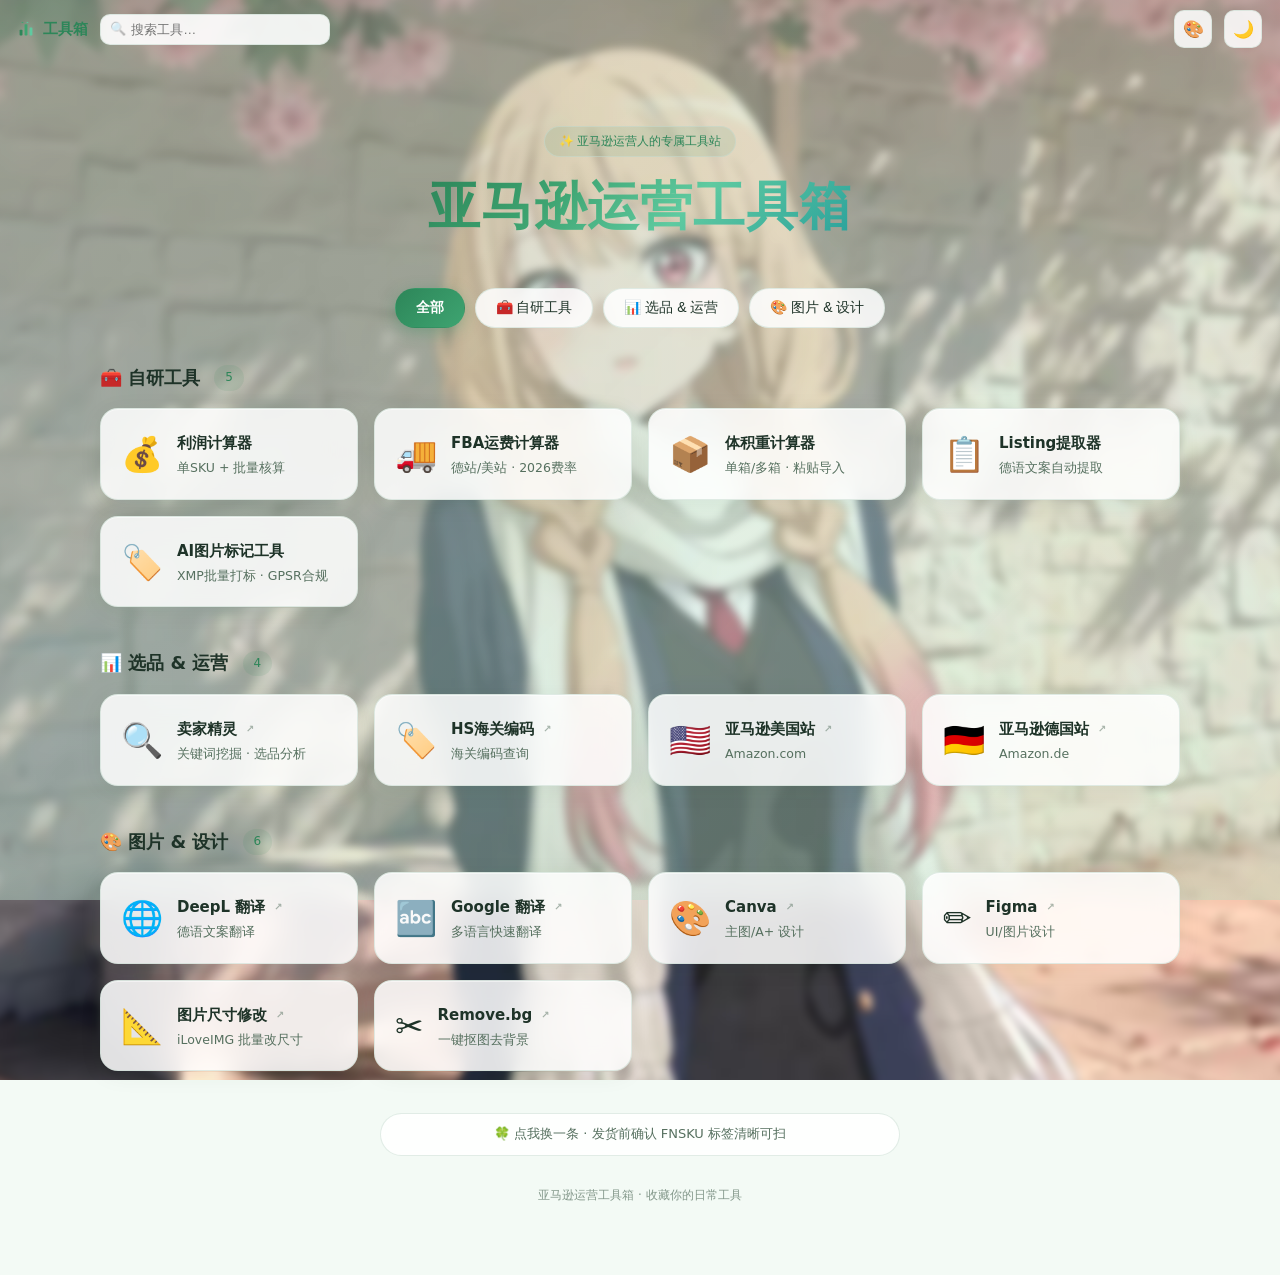
==== index.html @ f7706e01 "Update index.html" ====
<!DOCTYPE html>
<html lang="zh-CN" data-theme="light">
<head>
<meta charset="UTF-8">
<meta name="viewport" content="width=device-width, initial-scale=1.0">
<title>亚马逊运营工具箱</title>
<meta name="description" content="自研工具 + 精选外部资源：利润计算、FBA 运费、Listing 提取、选品运营、图片设计，一站式亚马逊运营工具箱。">
<link rel="icon" href="data:image/svg+xml,%3Csvg xmlns='http://www.w3.org/2000/svg' viewBox='0 0 100 100'%3E%3Crect x='10' y='55' width='18' height='35' rx='4' fill='%232d8659'/%3E%3Crect x='41' y='20' width='18' height='70' rx='4' fill='%233ea471'/%3E%3Crect x='72' y='40' width='18' height='50' rx='4' fill='%235fcaa0'/%3E%3Cpath d='M20 12l8-8 8 8z' fill='%233ea471'/%3E%3Cpath d='M51 12l8-8 8 8z' fill='%235fcaa0'/%3E%3C/svg%3E">
<style>
  :root{
    --text:#1e3328; --muted:#56705f; --accent:#2d8659; --accent-soft:rgba(45,134,89,.10);
    --card-bg:rgba(255,255,255,.86); --card-border:rgba(201,221,209,.55);
    --card-shadow:0 4px 20px rgba(0,60,30,.08); --card-shadow-h:0 8px 28px rgba(0,60,30,.15);
    --topbar:rgba(248,252,250,.86); --input-bg:rgba(255,255,255,.9);
    --tint-a:rgba(205,235,220,.48); --tint-b:rgba(170,220,195,.38);
    --overlay:linear-gradient(135deg,var(--tint-a) 0%,var(--tint-b) 100%);
    --bg-a:#dbeede; --bg-b:#f3faf5; --bg-c:#cfe8d9;
  }
  [data-theme="dark"]{
    --text:#e4f0e8; --muted:#9bb8a6; --accent:#6ed39b; --accent-soft:rgba(110,211,155,.14);
    --card-bg:rgba(24,38,30,.82); --card-border:rgba(90,140,110,.28);
    --card-shadow:0 4px 20px rgba(0,0,0,.35); --card-shadow-h:0 8px 30px rgba(0,0,0,.45);
    --topbar:rgba(15,26,19,.82); --input-bg:rgba(30,45,36,.9);
    --tint-a:rgba(10,24,17,.62); --tint-b:rgba(14,30,22,.52);
    --bg-a:#13231a; --bg-b:#0e1c14; --bg-c:#173024;
  }

  [data-tint="matcha"]{ --tint-a:rgba(186,215,180,.44); --tint-b:rgba(150,198,162,.36); }
  [data-tint="matcha"][data-theme="dark"]{ --tint-a:rgba(16,28,18,.62); --tint-b:rgba(20,34,22,.52); }
  [data-tint="celadon"]{ --tint-a:rgba(188,228,220,.46); --tint-b:rgba(150,208,205,.36); }
  [data-tint="celadon"][data-theme="dark"]{ --tint-a:rgba(9,26,24,.62); --tint-b:rgba(12,32,30,.52); }

  *{box-sizing:border-box;margin:0;padding:0;}
  html{scroll-behavior:smooth;}
  body{
    font-family:system-ui,-apple-system,"Segoe UI","Microsoft YaHei",sans-serif;
    min-height:100vh;color:var(--text);line-height:1.6;
    background:linear-gradient(180deg,var(--bg-b),var(--bg-b));
    padding-top:64px;
    -webkit-font-smoothing:antialiased;
  }

  #bg{position:fixed;left:0;right:0;top:0;height:120vh;z-index:-2;overflow:hidden;pointer-events:none;will-change:transform;}
  .bg-slide{
    position:absolute;inset:-20px;background-size:cover;background-position:center;
    filter:blur(4px) saturate(1.05) brightness(1.02);transform:scale(1.05);
    opacity:0;transition:opacity 1.8s ease-in-out;
  }
  .bg-slide.active{opacity:1;}
  body::after{
    content:"";position:fixed;inset:0;z-index:-1;
    background:var(--overlay);
  }

  .topbar{
    position:fixed;top:0;left:0;right:0;z-index:50;
    background:transparent;border-bottom:1px solid transparent;
    display:flex;align-items:center;gap:12px;
    padding:10px 18px;
    transition:background .3s, border-color .3s, backdrop-filter .3s;
  }
  .topbar.scrolled{
    background:var(--topbar);backdrop-filter:blur(14px) saturate(1.4);
    border-bottom:1px solid var(--card-border);
  }
  .topbar .brand{font-weight:800;font-size:15px;color:var(--accent);white-space:nowrap;}
  .brand svg{vertical-align:-3px;margin-right:4px;}
  .search-sm{position:relative;width:230px;max-width:34vw;}
  .search-sm input{
    width:100%;padding:7px 12px 7px 30px;border-radius:10px;
    border:1px solid var(--card-border);background:var(--input-bg);color:var(--text);
    font-size:13px;outline:none;transition:.2s;
  }
  .search-sm input:focus{border-color:var(--accent);box-shadow:0 0 0 3px var(--accent-soft);}
  .search-sm .mag{position:absolute;left:10px;top:50%;transform:translateY(-50%);opacity:.45;font-size:13px;pointer-events:none;}
  .iconbtn{
    cursor:pointer;border:1px solid var(--card-border);background:var(--card-bg);
    color:var(--text);width:38px;height:38px;border-radius:10px;font-size:17px;
    display:flex;align-items:center;justify-content:center;transition:.2s;flex-shrink:0;
  }
  .iconbtn:hover{border-color:var(--accent);color:var(--accent);}

  .wrap{max-width:1120px;margin:0 auto;padding:26px 20px 70px;position:relative;z-index:1;}

  .hero{text-align:center;padding:36px 0 10px;}
  .hero .tag{
    display:inline-flex;align-items:center;gap:6px;
    font-size:12px;color:var(--accent);background:var(--accent-soft);
    border:1px solid var(--card-border);border-radius:999px;
    padding:5px 14px;margin-bottom:18px;font-weight:500;
  }
  .hero h1{font-size:clamp(30px,5.5vw,52px);font-weight:800;letter-spacing:1px;line-height:1.2;margin-bottom:12px;}
  .hero h1 .g{
    background:linear-gradient(135deg,#2d8659 0%,#3ea471 30%,#5fcaa0 60%,#2ba29c 100%);
    -webkit-background-clip:text;background-clip:text;
    -webkit-text-fill-color:transparent;
  }
  
  .pills{display:flex;gap:10px;flex-wrap:wrap;justify-content:center;margin:28px 0 36px;}
  .pill{
    cursor:pointer;padding:10px 20px;border-radius:999px;font-size:14px;font-weight:500;
    border:1px solid var(--card-border);background:var(--card-bg);
    color:var(--text);transition:.25s;user-select:none;
    backdrop-filter:blur(10px);
  }
  .pill:hover{color:var(--accent);border-color:var(--accent);transform:translateY(-1px);}
  .pill.active{
    background:linear-gradient(135deg,#2d8659,#3ea471);
    border-color:transparent;
    color:#fff;font-weight:600;
    box-shadow:0 4px 16px rgba(45,134,89,.35);
  }

  .recent{margin-bottom:30px;display:none;}
  .recent.show{display:block;}
  .recent h2{font-size:13px;color:var(--muted);margin-bottom:10px;font-weight:600;display:flex;align-items:center;gap:6px;}
  .recent .strip{display:flex;gap:10px;overflow-x:auto;padding-bottom:6px;}
  .recent a{
    flex:0 0 auto;display:flex;align-items:center;gap:8px;text-decoration:none;color:var(--text);
    background:var(--card-bg);border:1px solid var(--card-border);border-radius:10px;
    padding:8px 14px;font-size:13px;transition:.18s;
  }
  .recent a:hover{border-color:var(--accent);transform:translateY(-2px);}

  .section{margin-bottom:42px;}
  .section h2{font-size:18px;color:var(--text);font-weight:700;margin-bottom:16px;display:flex;align-items:center;gap:10px;}
  .section h2 .ico{font-size:22px;}
  .section h2 .cnt{
    font-size:12px;font-weight:500;color:var(--accent);background:var(--accent-soft);
    border-radius:999px;padding:3px 11px;margin-left:4px;
  }
  .section .desc{font-size:13px;color:var(--muted);margin:-8px 0 14px 2px;}

  .tools{display:grid;gap:16px;grid-template-columns:repeat(auto-fill,minmax(220px,1fr));}
  .tool{
    background:var(--card-bg);backdrop-filter:blur(14px) saturate(1.3);
    padding:22px 20px;border-radius:18px;text-decoration:none;color:inherit;
    box-shadow:0 4px 24px rgba(0,60,30,.06),inset 0 1px 0 rgba(255,255,255,.5);
    transition:.28s cubic-bezier(.2,.7,.3,1);
    border:1.5px solid var(--card-border);display:flex;align-items:center;gap:14px;
    position:relative;overflow:hidden;
  }
  .tool::before{
    content:"";position:absolute;inset:0;border-radius:18px;padding:1.5px;
    background:linear-gradient(135deg,rgba(45,134,89,0) 0%,rgba(45,134,89,0) 50%,rgba(45,134,89,0) 100%);
    -webkit-mask:linear-gradient(#fff 0 0) content-box,linear-gradient(#fff 0 0);
    -webkit-mask-composite:xor;mask-composite:exclude;
    opacity:0;transition:.3s;pointer-events:none;
  }
  .tool:hover{
    transform:translateY(-4px) scale(1.01);
    box-shadow:0 16px 48px rgba(45,134,89,.2),0 4px 12px rgba(0,0,0,.05);
  }
  .tool:hover::before{
    background:linear-gradient(135deg,rgba(45,134,89,.6) 0%,rgba(110,211,155,.4) 50%,rgba(43,162,156,.5) 100%);
    opacity:1;
  }
  .tool:focus-visible{outline:2px solid var(--accent);outline-offset:2px;}
  .tool .ic{font-size:34px;flex-shrink:0;line-height:1;transition:.3s;}
  .tool:hover .ic{transform:scale(1.12) rotate(-4deg);}
  .tool .txt{flex:1;min-width:0;}
  .tool .n{font-size:15px;font-weight:700;color:var(--text);margin-bottom:4px;display:flex;align-items:center;gap:5px;}
  .tool:hover .n{color:var(--accent);}
  .tool .d{font-size:12.5px;color:var(--muted);overflow:hidden;text-overflow:ellipsis;white-space:nowrap;line-height:1.4;}
  .tool .ext{font-size:10px;color:var(--muted);opacity:.5;margin-left:4px;}

  .tool{opacity:0;}
  .tool.rise{animation:riseIn .6s cubic-bezier(.2,.7,.3,1) forwards;}
  @keyframes riseIn{
    from{opacity:0;transform:translateY(28px);}
    to{opacity:1;transform:translateY(0);}
  }
  body.ready .tool{opacity:1;animation:none;}

  .none{display:none;text-align:center;color:var(--muted);padding:40px 10px;font-size:14px;}
  .none.show{display:block;}

  footer{text-align:center;color:var(--muted);font-size:12px;margin-top:30px;opacity:.7;}
  .daily{
    max-width:520px;margin:34px auto 0;text-align:center;
    color:var(--muted);font-size:13px;
    background:var(--card-bg);border:1px solid var(--card-border);
    border-radius:999px;padding:10px 22px;backdrop-filter:blur(8px);
  }

  /* 落樱花动画：桌面专属 */
  #petals{position:fixed;inset:0;z-index:0;pointer-events:none;overflow:hidden;display:none;}
  @media (pointer:fine) and (min-width:561px){
    #petals{display:block;}
  }
  .petal{
    position:absolute;top:-6vh;left:0;pointer-events:none;will-change:transform;
    animation:fall var(--dur,9s) linear var(--delay,0s) forwards;
  }
  @keyframes fall{
    from{transform:translate3d(0,0,0);}
    to{transform:translate3d(0,116vh,0);}
  }
  .petal i{
    display:block;width:var(--size,14px);height:var(--size,14px);
    background:var(--c,linear-gradient(135deg,#ffd9e8,#ff9ec4));
    border-radius:85% 0 85% 0;
    opacity:var(--opacity,.8);
    animation:sway var(--swaydur,3.5s) ease-in-out 0s infinite alternate;
  }
  @keyframes sway{
    from{transform:translateX(calc(var(--sway,30px) * -1)) rotate(0deg);}
    to{transform:translateX(var(--sway,30px)) rotate(var(--rot,300deg));}
  }
  .burst-petal{
    position:absolute;pointer-events:none;will-change:transform,opacity;
    width:var(--size,14px);height:var(--size,14px);
    background:var(--c,linear-gradient(135deg,#ffd9e8,#ff9ec4));
    border-radius:85% 0 85% 0;
    opacity:var(--opacity,.85);
    animation:burstp var(--dur,.9s) ease-out forwards;
  }
  @keyframes burstp{
    0%{transform:translate(0,0) rotate(0deg) scale(1);opacity:var(--opacity,.9);}
    100%{transform:translate(var(--vx,0px),var(--vy,80px)) rotate(var(--rot,220deg)) scale(.5);opacity:0;}
  }

  @media (max-width:680px){
    .topbar .brand span{display:none;}
  }
  @media (max-width:560px){
    .topbar{gap:8px;padding:8px 10px;}
    .search-sm{flex:1;max-width:none;}
    .tools{grid-template-columns:1fr;}
    .wrap{padding:20px 14px 60px;}
  }
</style>
</head>
<body>
  <div id="bg"></div>
  <div id="petals"></div>
  <header class="topbar">
    <div class="brand">
      <svg width="16" height="16" viewBox="0 0 100 100" aria-hidden="true">
        <rect x="10" y="55" width="18" height="35" rx="4" fill="#2d8659"/>
        <rect x="41" y="20" width="18" height="70" rx="4" fill="#3ea471"/>
        <rect x="72" y="40" width="18" height="50" rx="4" fill="#5fcaa0"/>
        <path d="M20 12l8-8 8 8z" fill="#3ea471"/><path d="M51 12l8-8 8 8z" fill="#5fcaa0"/>
      </svg>
      <span>工具箱</span>
    </div>
    <div class="search-sm">
      <span class="mag">🔍</span>
      <input id="q" type="text" placeholder="搜索工具…" autocomplete="off">
    </div>
    <div style="flex:1"></div>
    <button class="iconbtn" id="tintBtn" type="button" title="切换背景色调（薄荷/抹茶/青瓷）" aria-label="切换背景色调">🎨</button>
    <button class="iconbtn" id="themeBtn" type="button" title="切换深色模式" aria-label="切换深色模式">🌙</button>
  </header>

  <main class="wrap">
    <div class="hero">
      <div class="tag">✨ 亚马逊运营人的专属工具站</div>
      <h1><span class="g">亚马逊运营工具箱</span></h1>
      </div>

    <nav class="pills" id="pills">
      <button class="pill active" data-cat="all">全部</button>
      <button class="pill" data-cat="self">🧰 自研工具</button>
      <button class="pill" data-cat="ops">📊 选品 & 运营</button>
      <button class="pill" data-cat="design">🎨 图片 & 设计</button>
    </nav>

    <div class="recent" id="recent">
      <h2>⏱️ 最近使用</h2>
      <div class="strip" id="recentStrip"></div>
    </div>

    <!-- 自研工具 -->
    <div class="section" data-cat="self">
      <h2>🧰 自研工具 <span class="cnt">0</span></h2>
      <div class="tools">
        <a href="profit/" class="tool" data-name="利润计算器" data-icon="💰" data-desc="单SKU + 批量核算" data-keywords="成本 售价 毛利 德国 美国">
          <div class="ic">💰</div><div class="txt"><div class="n">利润计算器</div><div class="d">单SKU + 批量核算</div></div>
        </a>
        <a href="fba-calculator/" class="tool" data-name="FBA运费计算器" data-icon="🚚" data-desc="德站/美站 · 2026费率" data-keywords="fba 运费 配送 尺寸 重量">
          <div class="ic">🚚</div><div class="txt"><div class="n">FBA运费计算器</div><div class="d">德站/美站 · 2026费率</div></div>
        </a>
        <a href="volumetric-weight/" class="tool" data-name="体积重计算器" data-icon="📦" data-desc="单箱/多箱 · 粘贴导入" data-keywords="体积重 抛重 计费 箱子">
          <div class="ic">📦</div><div class="txt"><div class="n">体积重计算器</div><div class="d">单箱/多箱 · 粘贴导入</div></div>
        </a>
        <a href="listing/" class="tool" data-name="Listing提取器" data-icon="📋" data-desc="德语文案自动提取" data-keywords="listing 文案 德语 五点 标题">
          <div class="ic">📋</div><div class="txt"><div class="n">Listing提取器</div><div class="d">德语文案自动提取</div></div>
        </a>
        <a href="ai-image-tagger/" class="tool" data-name="AI图片标记工具" data-icon="🏷️" data-desc="XMP批量打标 · GPSR合规" data-keywords="xmp gpsr 图片 标记 合规">
          <div class="ic">🏷️</div><div class="txt"><div class="n">AI图片标记工具</div><div class="d">XMP批量打标 · GPSR合规</div></div>
        </a>
      </div>
    </div>

    <!-- 选品运营 -->
    <div class="section" data-cat="ops">
      <h2>📊 选品 & 运营 <span class="cnt">0</span></h2>
      <div class="tools">
        <a href="https://www.sellersprite.com/v3/keyword-miner" target="_blank" rel="noopener" class="tool" data-name="卖家精灵" data-icon="🔍" data-desc="关键词挖掘 · 选品分析" data-keywords="关键词 选品 分析 反查">
          <div class="ic">🔍</div><div class="txt"><div class="n">卖家精灵 <span class="ext">↗</span></div><div class="d">关键词挖掘 · 选品分析</div></div>
        </a>
        <a href="https://www.hsbianma.com/" target="_blank" rel="noopener" class="tool" data-name="HS海关编码" data-icon="🏷️" data-desc="海关编码查询" data-keywords="海关 编码 hs code 报关">
          <div class="ic">🏷️</div><div class="txt"><div class="n">HS海关编码 <span class="ext">↗</span></div><div class="d">海关编码查询</div></div>
        </a>
        <a href="https://www.amazon.com/?mr_donotredirect" target="_blank" rel="noopener" class="tool" data-name="亚马逊美国站" data-icon="🇺🇸" data-desc="Amazon.com" data-keywords="amazon 美国 前台">
          <div class="ic">🇺🇸</div><div class="txt"><div class="n">亚马逊美国站 <span class="ext">↗</span></div><div class="d">Amazon.com</div></div>
        </a>
        <a href="https://www.amazon.de/?mr_donotredirect" target="_blank" rel="noopener" class="tool" data-name="亚马逊德国站" data-icon="🇩🇪" data-desc="Amazon.de" data-keywords="amazon 德国 前台">
          <div class="ic">🇩🇪</div><div class="txt"><div class="n">亚马逊德国站 <span class="ext">↗</span></div><div class="d">Amazon.de</div></div>
        </a>
      </div>
    </div>

    <!-- 图片设计 -->
    <div class="section" data-cat="design">
      <h2>🎨 图片 & 设计 <span class="cnt">0</span></h2>
      <div class="tools">
        <a href="https://www.deepl.com/translator" target="_blank" rel="noopener" class="tool" data-name="DeepL翻译" data-icon="🌐" data-desc="德语文案翻译" data-keywords="deepl 翻译 德语">
          <div class="ic">🌐</div><div class="txt"><div class="n">DeepL 翻译 <span class="ext">↗</span></div><div class="d">德语文案翻译</div></div>
        </a>
        <a href="https://translate.google.com" target="_blank" rel="noopener" class="tool" data-name="Google翻译" data-icon="🔤" data-desc="多语言快速翻译" data-keywords="谷歌 翻译 多语言">
          <div class="ic">🔤</div><div class="txt"><div class="n">Google 翻译 <span class="ext">↗</span></div><div class="d">多语言快速翻译</div></div>
        </a>
        <a href="https://www.canva.com" target="_blank" rel="noopener" class="tool" data-name="Canva" data-icon="🎨" data-desc="主图/A+ 设计" data-keywords="canva 设计 主图 aplus 海报">
          <div class="ic">🎨</div><div class="txt"><div class="n">Canva <span class="ext">↗</span></div><div class="d">主图/A+ 设计</div></div>
        </a>
        <a href="https://www.figma.com" target="_blank" rel="noopener" class="tool" data-name="Figma" data-icon="✏️" data-desc="UI/图片设计" data-keywords="figma ui 设计 原型">
          <div class="ic">✏️</div><div class="txt"><div class="n">Figma <span class="ext">↗</span></div><div class="d">UI/图片设计</div></div>
        </a>
        <a href="https://www.iloveimg.com/zh-cn/resize-image" target="_blank" rel="noopener" class="tool" data-name="图片尺寸修改" data-icon="📐" data-desc="iLoveIMG 批量改尺寸" data-keywords="图片 尺寸 压缩 resize iloveimg">
          <div class="ic">📐</div><div class="txt"><div class="n">图片尺寸修改 <span class="ext">↗</span></div><div class="d">iLoveIMG 批量改尺寸</div></div>
        </a>
        <a href="https://www.remove.bg" target="_blank" rel="noopener" class="tool" data-name="Remove.bg" data-icon="✂️" data-desc="一键抠图去背景" data-keywords="抠图 背景 removebg 透明">
          <div class="ic">✂️</div><div class="txt"><div class="n">Remove.bg <span class="ext">↗</span></div><div class="d">一键抠图去背景</div></div>
        </a>
      </div>
    </div>

    <div class="none" id="none">🔍 没有匹配的工具，换个关键词试试</div>

    <div class="daily" id="dailyTip"></div>

    <footer>亚马逊运营工具箱 · 收藏你的日常工具</footer>
  </main>

<script>
(function(){
  const $ = s => document.querySelector(s);
  const $$ = s => [...document.querySelectorAll(s)];
  const tools = $$('.tool');
  const sections = $$('.section');
  const pills = $$('.pill');
  const q = $('#q');
  const none = $('#none');

  // ===== 自动统计分类数量（替代原来手写的 5/4/6） =====
  sections.forEach(sec=>{
    const cnt = sec.querySelectorAll('.tool').length;
    sec.querySelector('.cnt').textContent = cnt;
  });

  // ===== 首屏统计条 —— 已移除 =====

  // ===== 搜索（卡片级过滤）+ 分类过滤 =====
  let activeCat = 'all';
  function apply(){
    const kw = q.value.trim().toLowerCase();
    let visible = 0;
    sections.forEach(sec=>{
      const cat = sec.dataset.cat;
      const secVisible = activeCat==='all' || activeCat===cat;
      let secHit = 0;
      sec.querySelectorAll('.tool').forEach(t=>{
        const hay = (t.dataset.name + ' ' + t.dataset.desc + ' ' + (t.dataset.keywords||'')).toLowerCase();
        const hit = (!kw || hay.includes(kw)) && secVisible;
        // 直接控制样式，不再依赖任何 data-hidden CSS 规则
        t.style.display = hit ? '' : 'none';
        if(hit) secHit++;
      });
      if(!secVisible && secHit===0){ sec.style.display = 'none'; return; }
      sec.style.display = secHit===0 ? 'none' : '';
      visible += secHit;
    });
    none.classList.toggle('show', visible===0);
  }
  q.addEventListener('input', apply);
  pills.forEach(p=>p.addEventListener('click', ()=>{
    pills.forEach(x=>x.classList.remove('active'));
    p.classList.add('active');
    activeCat = p.dataset.cat;
    apply();
  }));

  // ===== 键盘：/ 聚焦搜索，Esc 清空 =====
  document.addEventListener('keydown', e=>{
    if(e.key==='/' && document.activeElement!==q){ e.preventDefault(); q.focus(); }
    if(e.key==='Escape' && document.activeElement===q){ q.value=''; apply(); q.blur(); }
  });

  // ===== 最近使用 =====
  const RECENT_KEY = 'toolbox_recent';
  function loadRecent(){
    try{ return JSON.parse(localStorage.getItem(RECENT_KEY)) || []; }catch(e){ return []; }
  }
  function renderRecent(){
    const list = loadRecent();
    const box = $('#recent'), strip = $('#recentStrip');
    if(!list.length){ box.classList.remove('show'); return; }
    box.classList.add('show');
    strip.innerHTML = list.map(r=>
      `<a href="${r.href}" ${r.href.startsWith('http')?'target="_blank" rel="noopener"':''}>
         <span>${r.icon}</span><span>${r.name}</span><span style="opacity:.4;font-size:11px">${r.href.startsWith('http')?'↗':''}</span>
       </a>`).join('');
  }
  function record(t){
    if(!t.dataset.name) return;
    const item = { name:t.dataset.name, icon:t.dataset.icon, desc:t.dataset.desc,
                   href:t.getAttribute('href').split('?')[0] };
    let list = loadRecent().filter(x=>x.href!==item.href);
    list.unshift(item);
    list = list.slice(0,8);
    try{ localStorage.setItem(RECENT_KEY, JSON.stringify(list)); }catch(e){}
  }
  tools.forEach(t=>t.addEventListener('click', ()=>{ record(t); renderRecent(); }));
  renderRecent();

  // ===== 主题 =====
  const themeBtn = $('#themeBtn');
  const tintBtn = $('#tintBtn');
  function setTheme(mode){
    document.documentElement.setAttribute('data-theme', mode);
    themeBtn.textContent = mode==='dark' ? '☀️' : '🌙';
    themeBtn.title = mode==='dark' ? '切换浅色模式' : '切换深色模式';
    themeBtn.setAttribute('aria-label', themeBtn.title);
    try{ localStorage.setItem('toolbox_theme', mode); }catch(e){}
  }
  (function initTheme(){
    const saved = localStorage.getItem('toolbox_theme');
    const prefersDark = matchMedia('(prefers-color-scheme: dark)').matches;
    setTheme(saved || (prefersDark ? 'dark' : 'light'));
  })();
  themeBtn.addEventListener('click', ()=>{
    const cur = document.documentElement.getAttribute('data-theme');
    setTheme(cur==='dark' ? 'light' : 'dark');
  });

  // ===== 背景色调预设切换 =====
  const TINTS = ['mint','matcha','celadon'];
  const TINT_NAME = { mint:'薄荷', matcha:'抹茶', celadon:'青瓷' };
  function setTint(t){
    document.documentElement.setAttribute('data-tint', t);
    try{ localStorage.setItem('toolbox_tint', t); }catch(e){}
  }
  (function(){
    const saved = localStorage.getItem('toolbox_tint');
    if(saved && TINTS.includes(saved)) setTint(saved);
  })();
  if(tintBtn){
    tintBtn.title = '背景色调：' + (TINT_NAME[document.documentElement.getAttribute('data-tint')||'mint']) + '（点击切换）';
    tintBtn.setAttribute('aria-label', tintBtn.title);
    tintBtn.addEventListener('click', ()=>{
      const cur = document.documentElement.getAttribute('data-tint') || 'mint';
      const next = TINTS[(TINTS.indexOf(cur) + 1) % TINTS.length];
      setTint(next);
      const label = '背景色调：' + TINT_NAME[next] + '（点击切换）';
      tintBtn.title = label;
      tintBtn.setAttribute('aria-label', label);
    });
  }

  // ===== 滚动时顶栏浮现磨砂底 =====
  const topbar = document.querySelector('.topbar');
  function onScroll(){ topbar.classList.toggle('scrolled', window.scrollY > 20); }
  window.addEventListener('scroll', onScroll, { passive:true });
  onScroll();

  // ===== 背景轮播 =====
  const BGS = ['bg.jpg'];
  const bgLayer = document.getElementById('bg');
  BGS.forEach(src=>{
    const d = document.createElement('div');
    d.className = 'bg-slide';
    d.style.backgroundImage = 'url("' + src + '")';
    bgLayer.appendChild(d);
  });
  const bgSlides = bgLayer.querySelectorAll('.bg-slide');
  let bgIdx = 0;
  if(bgSlides.length){ bgSlides[0].classList.add('active'); }
  if(bgSlides.length > 1){
    setInterval(()=>{
      bgSlides[bgIdx].classList.remove('active');
      bgIdx = (bgIdx + 1) % bgSlides.length;
      bgSlides[bgIdx].classList.add('active');
    }, 6000);
  }

  // ===== 落樱花动画（仅在支持细指针且非窄屏时运行） =====
  const petalLayer = document.getElementById('petals');
  const reduceMotion = matchMedia('(prefers-reduced-motion: reduce)').matches;
  const finePointer = matchMedia('(pointer:fine)').matches;
  const isWide = innerWidth >= 561;
  const enablePetalFx = !reduceMotion && finePointer && isWide;

  const PETAL_COLORS = [
    'linear-gradient(135deg,#ffd9e8,#ff9ec4)',
    'linear-gradient(135deg,#ffe3ee,#ffb7d5)',
    'linear-gradient(135deg,#ffc9dd,#ff8ab8)'
  ];
  function spawnPetal(){
    const p = document.createElement('div');
    p.className = 'petal';
    const size = 9 + Math.random()*13;
    const dur = 7 + Math.random()*7;
    const delay = -Math.random()*dur;
    const sway = 25 + Math.random()*60;
    const swaydur = 2.5 + Math.random()*3;
    const rot = 180 + Math.random()*420;
    const op = (0.55 + Math.random()*0.4).toFixed(2);
    const c = PETAL_COLORS[(Math.random()*PETAL_COLORS.length)|0];
    p.style.left = (Math.random()*100).toFixed(1) + 'vw';
    p.style.setProperty('--dur', dur + 's');
    p.style.setProperty('--delay', delay + 's');
    p.style.setProperty('--size', size + 'px');
    p.style.setProperty('--sway', sway + 'px');
    p.style.setProperty('--swaydur', swaydur + 's');
    p.style.setProperty('--rot', rot + 'deg');
    p.style.setProperty('--opacity', op);
    p.innerHTML = '<i style="--c:' + c + '"></i>';
    petalLayer.appendChild(p);
    setTimeout(()=>p.remove(), dur * 1000 + 400);
  }
  function petalLoop(){
    spawnPetal();
    setTimeout(petalLoop, 120 + Math.random()*260);
  }
  let petalTimer = null;
  if(enablePetalFx){
    petalTimer = setTimeout(petalLoop, 100);
  }
  // 窗口缩放导致动效开关变化时，动态启停
  addEventListener('resize', ()=>{
    const shouldRun = !reduceMotion && finePointer && innerWidth >= 561;
    if(shouldRun && !petalTimer){
      petalTimer = setTimeout(petalLoop, 100);
    } else if(!shouldRun && petalTimer){
      clearTimeout(petalTimer);
      petalTimer = null;
      petalLayer.innerHTML = '';   // 清掉已落下的花瓣
    }
  });

  // ===== 卡片错峰入场动画 =====
  if(!reduceMotion){
    tools.forEach((t,i)=>{
      t.style.animationDelay = (i*45) + 'ms';
      t.classList.add('rise');
    });
    setTimeout(()=>document.body.classList.add('ready'), 1500);
  } else {
    tools.forEach(t=>{ t.style.opacity = '1'; });
    document.body.classList.add('ready');
  }

  // ===== 背景滚动视差（仅在宽屏、无动效偏好下启用） =====
  const bgEl = document.getElementById('bg');
  if(bgEl && !reduceMotion && finePointer && isWide){
    let ticking = false;
    function onParallax(){
      if(ticking) return;
      ticking = true;
      requestAnimationFrame(()=>{
        const maxShift = innerHeight * 0.2;
        const shift = Math.min(scrollY * 0.18, maxShift);
        bgEl.style.transform = 'translate3d(0,' + (-shift) + 'px,0)';
        ticking = false;
      });
    }
    addEventListener('scroll', onParallax, { passive:true });
    onParallax();
  }

  // ===== 点击炸花 / 鼠标扫花（仅动效开启时绑定） =====
  function burstPetal(x, y, ang){
    const p = document.createElement('div');
    p.className = 'burst-petal';
    if(ang === undefined) ang = Math.random() * Math.PI * 2;
    const dist = 55 + Math.random() * 95;
    p.style.left = x + 'px';
    p.style.top = y + 'px';
    p.style.setProperty('--vx', (Math.cos(ang)*dist).toFixed(0) + 'px');
    p.style.setProperty('--vy', (Math.sin(ang)*dist + 20).toFixed(0) + 'px');
    p.style.setProperty('--rot', (150 + Math.random()*450) + 'deg');
    p.style.setProperty('--size', (9 + Math.random()*12) + 'px');
    p.style.setProperty('--dur', (0.6 + Math.random()*0.45) + 's');
    p.style.setProperty('--opacity', (0.65 + Math.random()*0.35).toFixed(2));
    p.style.setProperty('--c', PETAL_COLORS[(Math.random()*PETAL_COLORS.length)|0]);
    petalLayer.appendChild(p);
    setTimeout(()=>p.remove(), 1400);
  }
  if(enablePetalFx){
    document.addEventListener('click', e=>{
      if(e.target.closest('a,button,input,label')) return;
      const n = 11 + (Math.random()*6|0);
      const base = Math.random() * Math.PI * 2;
      for(let i=0;i<n;i++){
        const ang = base + (i / n) * Math.PI * 2 + (Math.random() - 0.5) * 0.7;
        burstPetal(e.clientX, e.clientY, ang);
      }
    });
    let lastSweep = 0;
    document.addEventListener('mousemove', e=>{
      const now = performance.now();
      if(now - lastSweep < 110) return;
      lastSweep = now;
      if(e.target.closest('a,button,input,label')) return;
      burstPetal(e.clientX + (Math.random()*44-22), e.clientY + (Math.random()*36-18));
    });
  }

  // ===== 每日一签 / 运营小贴士 =====
  const TIPS = [
    '今天宜：检查 A+ 主图是否含必要的合规信息',
    '今天宜：核对 Listing 五点里是否埋了核心关键词',
    '今天宜：看一眼竞品价格波动（试试 Keepa）',
    '今天宜：清理一批差评里的真实痛点',
    'VAT 报税截止前，记得预留 1-2 天缓冲',
    '今天宜：检查主图是否有 2000px 以上大图',
    '存货紧张时，优先补货爆款 SKU',
    '今天宜：回复客户消息，别让响应率掉下来',
    '广告 ACOS 偏高时，先否定无效词再调价',
    '今天宜：备份最新的 Listing 文案版本',
    '发货前确认 FNSKU 标签清晰可扫',
    '今天宜：研究一个竞品的差评，反推改进点',
    '文案里多用「你」，少用「我们」，转化更高',
    '主图背景尽量纯色，主体占画面 85%',
    '今天宜：检查德国站的 WEEE / 电池法合规'
  ];
  const dailyEl = document.getElementById('dailyTip');
  if(dailyEl){
    const now = new Date();
    const dayOfYear = Math.floor((now - new Date(now.getFullYear(), 0, 0)) / 86400000);
    dailyEl.textContent = '🍀 点我换一条 · ' + TIPS[dayOfYear % TIPS.length];
    let currentTip = dayOfYear % TIPS.length;
    dailyEl.style.cursor = 'pointer';
    dailyEl.addEventListener('click', ()=>{
      currentTip = (currentTip + 1) % TIPS.length;
      dailyEl.textContent = '🍀 点我换一条 · ' + TIPS[currentTip];
    });
  }
})();
</script>
</body>
</html>
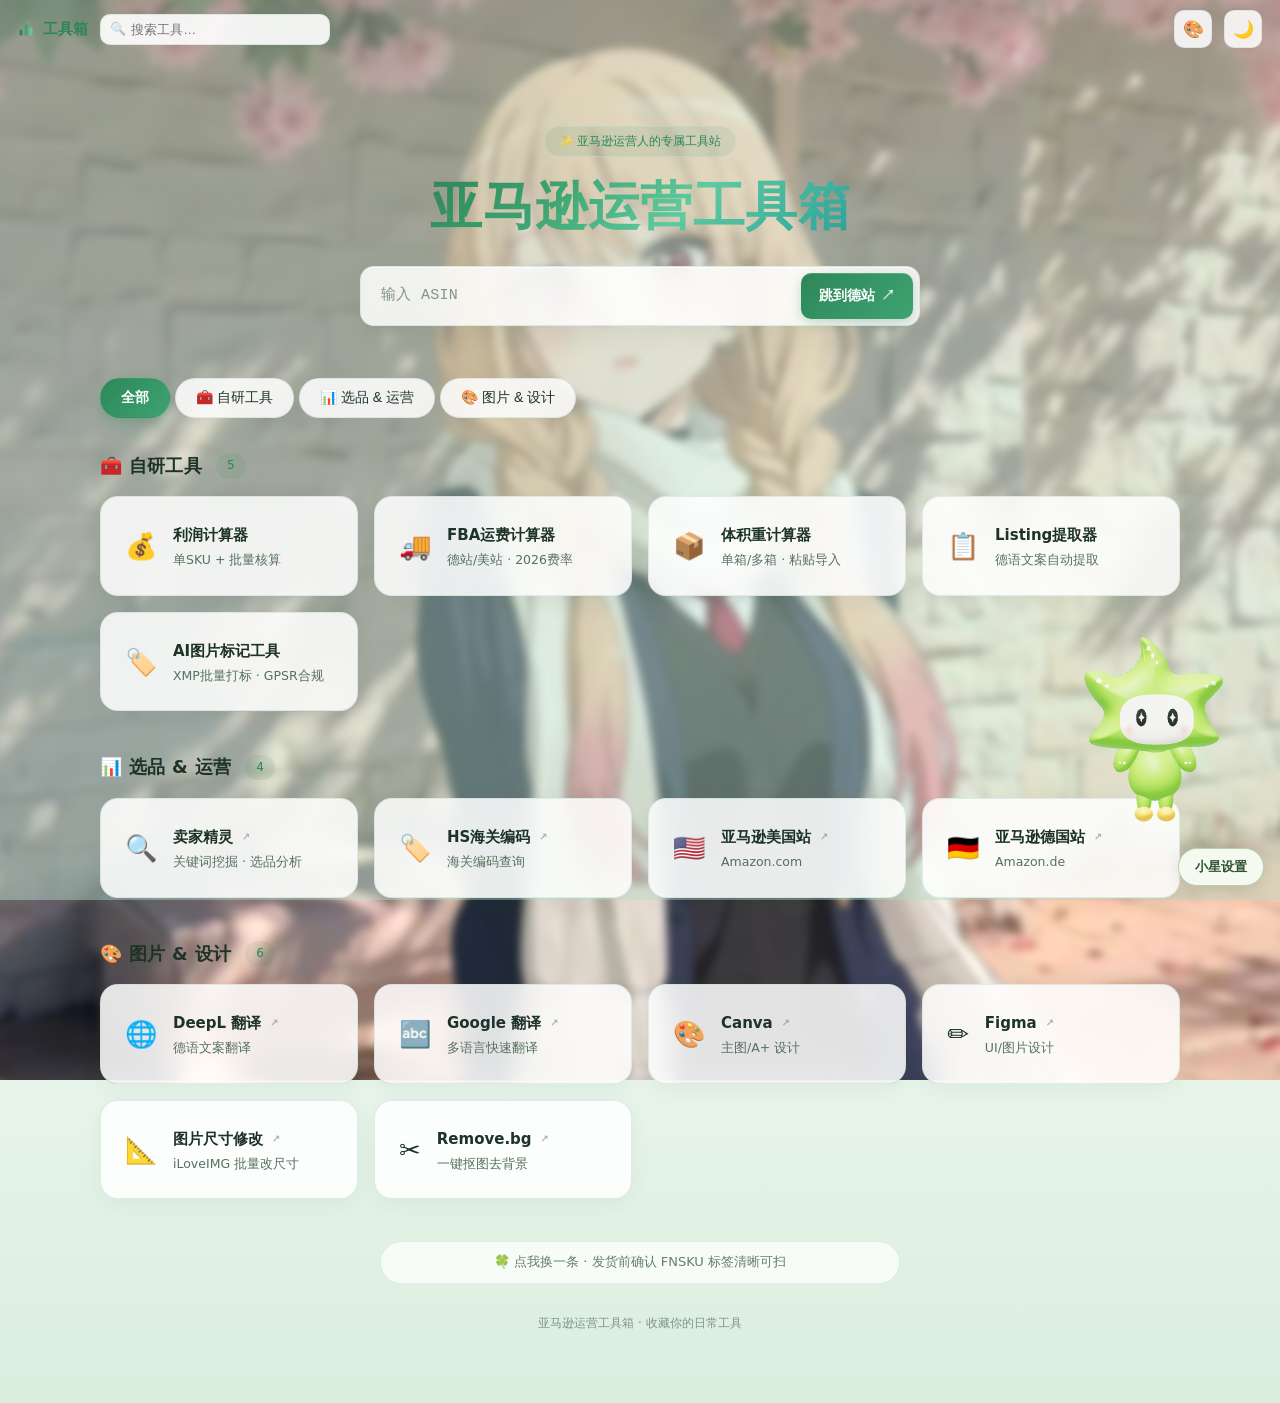
==== commit da7ed46b: "Update index.html" ====
--- a/index.html
+++ b/index.html
@@ -95,8 +95,42 @@
     -webkit-background-clip:text;background-clip:text;
     -webkit-text-fill-color:transparent;
   }
-  
-  .pills{display:flex;gap:10px;flex-wrap:wrap;justify-content:center;margin:28px 0 36px;}
+
+  /* ===== ASIN → 亚马逊德国站 快速跳转 ===== */
+  .asin-wrap{max-width:560px;margin:28px auto 0;}
+  .asin-jump{
+    display:flex;align-items:center;gap:0;
+    background:var(--card-bg);border:1.5px solid var(--card-border);
+    border-radius:14px;padding:6px;
+    backdrop-filter:blur(12px) saturate(1.3);
+    box-shadow:0 8px 28px rgba(0,60,30,.07),inset 0 1px 0 rgba(255,255,255,.5);
+    transition:border-color .2s, box-shadow .2s;
+  }
+  .asin-wrap:focus-within .asin-jump{
+    border-color:var(--accent);
+    box-shadow:0 0 0 3px var(--accent-soft),0 10px 30px rgba(45,134,89,.12);
+  }
+  /* 输入区 */
+  .asin-jump input{
+    flex:1;min-width:0;padding:12px 14px;border:none;background:transparent;
+    color:var(--text);
+    font-family:ui-monospace,SFMono-Regular,Consolas,"Courier New",monospace;
+    font-size:15px;font-weight:600;letter-spacing:.3px;outline:none;
+  }
+  .asin-jump input::placeholder{color:var(--muted);opacity:.72;font-weight:400;}
+  /* 跳转按钮 */
+  .asin-jump button{
+    cursor:pointer;border:none;border-radius:10px;height:46px;padding:0 18px;
+    font-size:14px;font-weight:600;color:#fff;
+    background:linear-gradient(135deg,#2d8659,#3ea471);
+    box-shadow:0 4px 12px rgba(45,134,89,.28),inset 0 1px 0 rgba(255,255,255,.18);
+    transition:.2s;white-space:nowrap;display:flex;align-items:center;gap:6px;
+  }
+  .asin-jump button .aj-arrow{font-size:14px;opacity:.9;}
+  .asin-jump button:hover{filter:brightness(1.06);box-shadow:0 7px 20px rgba(45,134,89,.34);}
+  .asin-jump button:active{transform:translateY(1px);}
+  .asin-hint{min-height:18px;font-size:12px;color:#d3462f;padding:5px 6px 0;text-align:left;}
+  .asin-hint.ok{color:var(--accent);}
   .pill{
     cursor:pointer;padding:10px 20px;border-radius:999px;font-size:14px;font-weight:500;
     border:1px solid var(--card-border);background:var(--card-bg);
@@ -133,11 +167,14 @@
 
   .tools{display:grid;gap:16px;grid-template-columns:repeat(auto-fill,minmax(220px,1fr));}
   .tool{
-    background:var(--card-bg);backdrop-filter:blur(14px) saturate(1.3);
-    padding:22px 20px;border-radius:18px;text-decoration:none;color:inherit;
+    background:
+      linear-gradient(180deg, rgba(94,180,130,.10) 0%, rgba(255,255,255,0) 46%),
+      var(--card-bg);
+    backdrop-filter:blur(14px) saturate(1.3);
+    padding:22px 22px 22px 20px;border-radius:18px;text-decoration:none;color:inherit;
     box-shadow:0 4px 24px rgba(0,60,30,.06),inset 0 1px 0 rgba(255,255,255,.5);
     transition:.28s cubic-bezier(.2,.7,.3,1);
-    border:1.5px solid var(--card-border);display:flex;align-items:center;gap:14px;
+    border:1.5px solid var(--card-border);display:flex;align-items:center;gap:16px;
     position:relative;overflow:hidden;
   }
   .tool::before{
@@ -156,8 +193,44 @@
     opacity:1;
   }
   .tool:focus-visible{outline:2px solid var(--accent);outline-offset:2px;}
-  .tool .ic{font-size:34px;flex-shrink:0;line-height:1;transition:.3s;}
-  .tool:hover .ic{transform:scale(1.12) rotate(-4deg);}
+  /* 左侧绿色竖条强调 */
+  .tool::after{
+    content:"";position:absolute;left:0;top:50%;transform:translateY(-50%);
+    width:4px;height:56%;border-radius:0 4px 4px 0;
+    background:linear-gradient(180deg,#3ea471,#2d8659);opacity:.95;
+  }
+  /* 图标：实心绿渐变瓷块 */
+  .tool .ic{
+    width:46px;height:46px;flex-shrink:0;border-radius:13px;
+    background:linear-gradient(135deg,#3ea471,#2d8659);
+    display:flex;align-items:center;justify-content:center;
+    font-size:22px;color:#fff;line-height:1;
+    box-shadow:0 6px 14px rgba(45,134,89,.28),inset 0 1px 0 rgba(255,255,255,.25);
+    transition:transform .28s;
+  }
+  .tool:hover .ic{transform:scale(1.08) rotate(-3deg);}
+  /* 深色模式：更亮绿 */
+  [data-theme="dark"] .tool{
+    background:
+      linear-gradient(180deg, rgba(110,211,155,.12) 0%, rgba(255,255,255,0) 46%),
+      var(--card-bg);
+  }
+  [data-theme="dark"] .tool::after{background:linear-gradient(180deg,#6ed39b,#2d8659);}
+  [data-theme="dark"] .tool .ic{
+    background:linear-gradient(135deg,#6ed39b,#3ea471);
+    box-shadow:0 6px 16px rgba(110,211,155,.25),inset 0 1px 0 rgba(255,255,255,.15);
+  }
+  /* 悬停：渐变加深，配合外发光 */
+  .tool:hover{
+    background:
+      linear-gradient(180deg, rgba(94,180,130,.17) 0%, rgba(255,255,255,0) 55%),
+      var(--card-bg);
+  }
+  [data-theme="dark"] .tool:hover{
+    background:
+      linear-gradient(180deg, rgba(110,211,155,.20) 0%, rgba(255,255,255,0) 55%),
+      var(--card-bg);
+  }
   .tool .txt{flex:1;min-width:0;}
   .tool .n{font-size:15px;font-weight:700;color:var(--text);margin-bottom:4px;display:flex;align-items:center;gap:5px;}
   .tool:hover .n{color:var(--accent);}
@@ -229,7 +302,66 @@
     .tools{grid-template-columns:1fr;}
     .wrap{padding:20px 14px 60px;}
   }
+
+  /* ===== 细节打磨：统一圆角/阴影/间距（保留原有风格，仅精修） ===== */
+  :root{ --r-sm:10px; --r-md:14px; --r-lg:18px; }
+  body{ background:linear-gradient(180deg,var(--bg-b) 0%,var(--bg-b) 55%,var(--bg-a) 100%); }
+  .hero h1{ text-wrap:balance; letter-spacing:.5px; }
+  .hero{ position:relative; }
+  /* 卡片：统一圆角、柔化悬停、补按压反馈 */
+  .tool{ border-radius:var(--r-lg); }
+  .tool:hover{ transform:translateY(-3px); box-shadow:0 12px 32px rgba(45,134,89,.15),0 4px 10px rgba(0,0,0,.04); }
+  .tool:active{ transform:translateY(-1px) scale(.99); }
+  /* 输入框 / 按钮 / 胶囊：统一圆角 */
+  .iconbtn{ border-radius:var(--r-sm); }
+  .search-sm input{ border-radius:var(--r-sm); }
+  .recent a{ border-radius:var(--r-sm); }
+  /* 间距微调 */
+  .pills{ margin:24px 0 34px; }
+  .section h2{ letter-spacing:.3px; }
+  .daily{ opacity:.9; }
+
+  /* ===== 浅玻璃·轻盈 卡片（替代渐变瓷块方案，去厚重） ===== */
+  .tool{
+    background:var(--card-bg);
+    backdrop-filter:blur(12px) saturate(1.3);
+    padding:26px 24px;
+    border:1px solid var(--card-border);
+    box-shadow:0 6px 22px rgba(0,60,30,.05);
+    gap:16px;
+  }
+  .tool::after{display:none;}   /* 去掉左侧色条 */
+  /* 图标：小号直接入卡，不套瓷块 */
+  .tool .ic{
+    width:auto;height:auto;border-radius:0;
+    background:transparent;color:inherit;
+    font-size:26px;box-shadow:none;
+  }
+  .tool:hover .ic{transform:none;}
+  /* 悬停：描边转绿 + 柔和光圈 + 轻上浮，名字转绿 */
+  .tool:hover{
+    transform:translateY(-3px);
+    border-color:var(--accent);
+    background:var(--card-bg);
+    box-shadow:0 0 0 3px var(--accent-soft),0 14px 34px rgba(45,134,89,.14);
+  }
+  .tool:hover::before{
+    background:linear-gradient(135deg,rgba(45,134,89,.45) 0%,rgba(110,211,155,.3) 50%,rgba(43,162,156,.4) 100%);
+    opacity:1;
+  }
+  /* 深色：加深玻璃底保证可读性 */
+  [data-theme="dark"] .tool{
+    background:rgba(24,38,30,.72);
+    border-color:var(--card-border);
+  }
+  [data-theme="dark"] .tool:hover{
+    border-color:var(--accent);
+    background:rgba(24,38,30,.72);
+    box-shadow:0 0 0 3px rgba(110,211,155,.16),0 14px 34px rgba(0,0,0,.4);
+  }
 </style>
+  <!-- JS 加载失败时兜底：不让工具卡在 opacity:0 变空白 -->
+  <noscript><style>.tool{opacity:1 !important}#petals{display:none}</style></noscript>
 </head>
 <body>
   <div id="bg"></div>
@@ -257,7 +389,14 @@
     <div class="hero">
       <div class="tag">✨ 亚马逊运营人的专属工具站</div>
       <h1><span class="g">亚马逊运营工具箱</span></h1>
+      <div class="asin-wrap">
+        <div class="asin-jump">
+          <input id="asinInput" type="text" placeholder="输入 ASIN" autocomplete="off" enterkeyhint="go" spellcheck="false" autocapitalize="off">
+          <button id="asinGo" type="button"><span>跳到德站</span><span class="aj-arrow" aria-hidden="true">↗</span></button>
+        </div>
+        <div class="asin-hint" id="asinHint"></div>
       </div>
+    </div>
 
     <nav class="pills" id="pills">
       <button class="pill active" data-cat="all">全部</button>
@@ -400,6 +539,7 @@
 
   // ===== 最近使用 =====
   const RECENT_KEY = 'toolbox_recent';
+  const RECENT_MAX = 4;   // 控制堆积数量上限
   function loadRecent(){
     try{ return JSON.parse(localStorage.getItem(RECENT_KEY)) || []; }catch(e){ return []; }
   }
@@ -419,11 +559,50 @@
                    href:t.getAttribute('href').split('?')[0] };
     let list = loadRecent().filter(x=>x.href!==item.href);
     list.unshift(item);
-    list = list.slice(0,8);
+    list = list.slice(0, RECENT_MAX);
     try{ localStorage.setItem(RECENT_KEY, JSON.stringify(list)); }catch(e){}
   }
   tools.forEach(t=>t.addEventListener('click', ()=>{ record(t); renderRecent(); }));
   renderRecent();
+
+  // ===== ASIN → 亚马逊德国站 快速跳转 =====
+  const asinInput = document.getElementById('asinInput');
+  const asinBtn = document.getElementById('asinGo');
+  const asinHint = document.getElementById('asinHint');
+  function extractAsin(raw){
+    raw = (raw||'').trim();
+    if(!raw) return null;
+    // 直接是纯 ASIN（10 位字母数字）
+    if(/^[A-Z0-9]{10}$/i.test(raw)) return raw.toUpperCase();
+    // 粘贴的是链接：优先取 dp/ 或 product/ 后面的 10 位
+    const m = raw.match(/(?:dp|product|gp\/product)\/(?:\/en\/)?([A-Z0-9]{10})/i);
+    if(m) return m[1].toUpperCase();
+    // 兜底：任意位置抓 10 位字母数字
+    const m2 = raw.match(/\b([A-Z0-9]{10})\b/i);
+    if(m2) return m2[1].toUpperCase();
+    return null;
+  }
+  function goAsin(){
+    const asin = extractAsin(asinInput.value);
+    if(!asin){
+      asinHint.textContent = '未能识别 ASIN，请输入 10 位 ASIN 或完整商品链接';
+      asinHint.className = 'asin-hint';
+      asinInput.focus();
+      return;
+    }
+    asinInput.value = asin;
+    asinHint.textContent = '已打开 amazon.de/dp/' + asin + ' ↗';
+    asinHint.className = 'asin-hint ok';
+    setTimeout(()=>{ asinHint.textContent = ''; }, 4000);
+    // noopener 防止反向 tab 劫持
+    window.open('https://www.amazon.de/dp/' + asin + '?mr_donotredirect', '_blank', 'noopener');
+  }
+  if(asinBtn) asinBtn.addEventListener('click', goAsin);
+  if(asinInput){
+    asinInput.addEventListener('keydown', e=>{
+      if(e.key==='Enter'){ e.preventDefault(); goAsin(); }
+    });
+  }
 
   // ===== 主题 =====
   const themeBtn = $('#themeBtn');
@@ -650,5 +829,7 @@
   }
 })();
 </script>
+<!-- Xiaoxing 3D companion -->
+<script defer src="./xiaoxing/pet.js?v=1"></script>
 </body>
 </html>
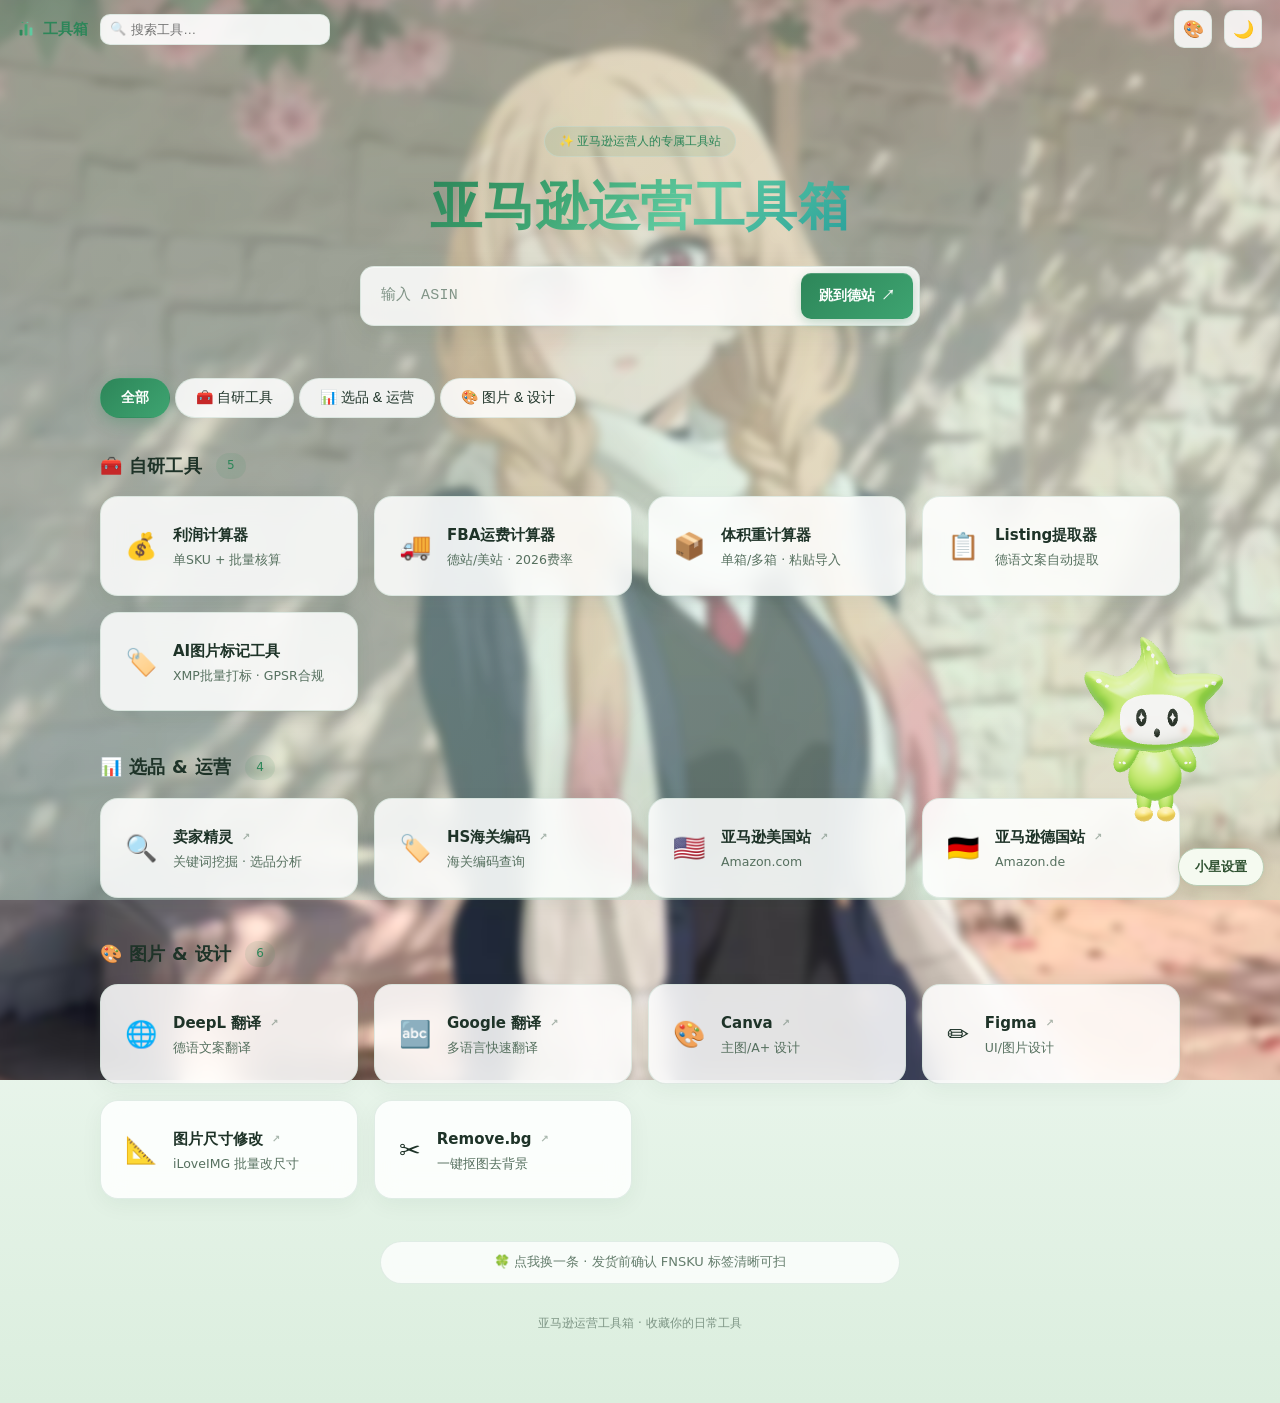
==== commit e23ea149: "Update index.html" ====
--- a/index.html
+++ b/index.html
@@ -830,6 +830,6 @@
 })();
 </script>
 <!-- Xiaoxing 3D companion -->
-<script defer src="./xiaoxing/pet.js?v=1"></script>
+<script defer src="./xiaoxing/pet.js?v=2-random"></script>
 </body>
 </html>
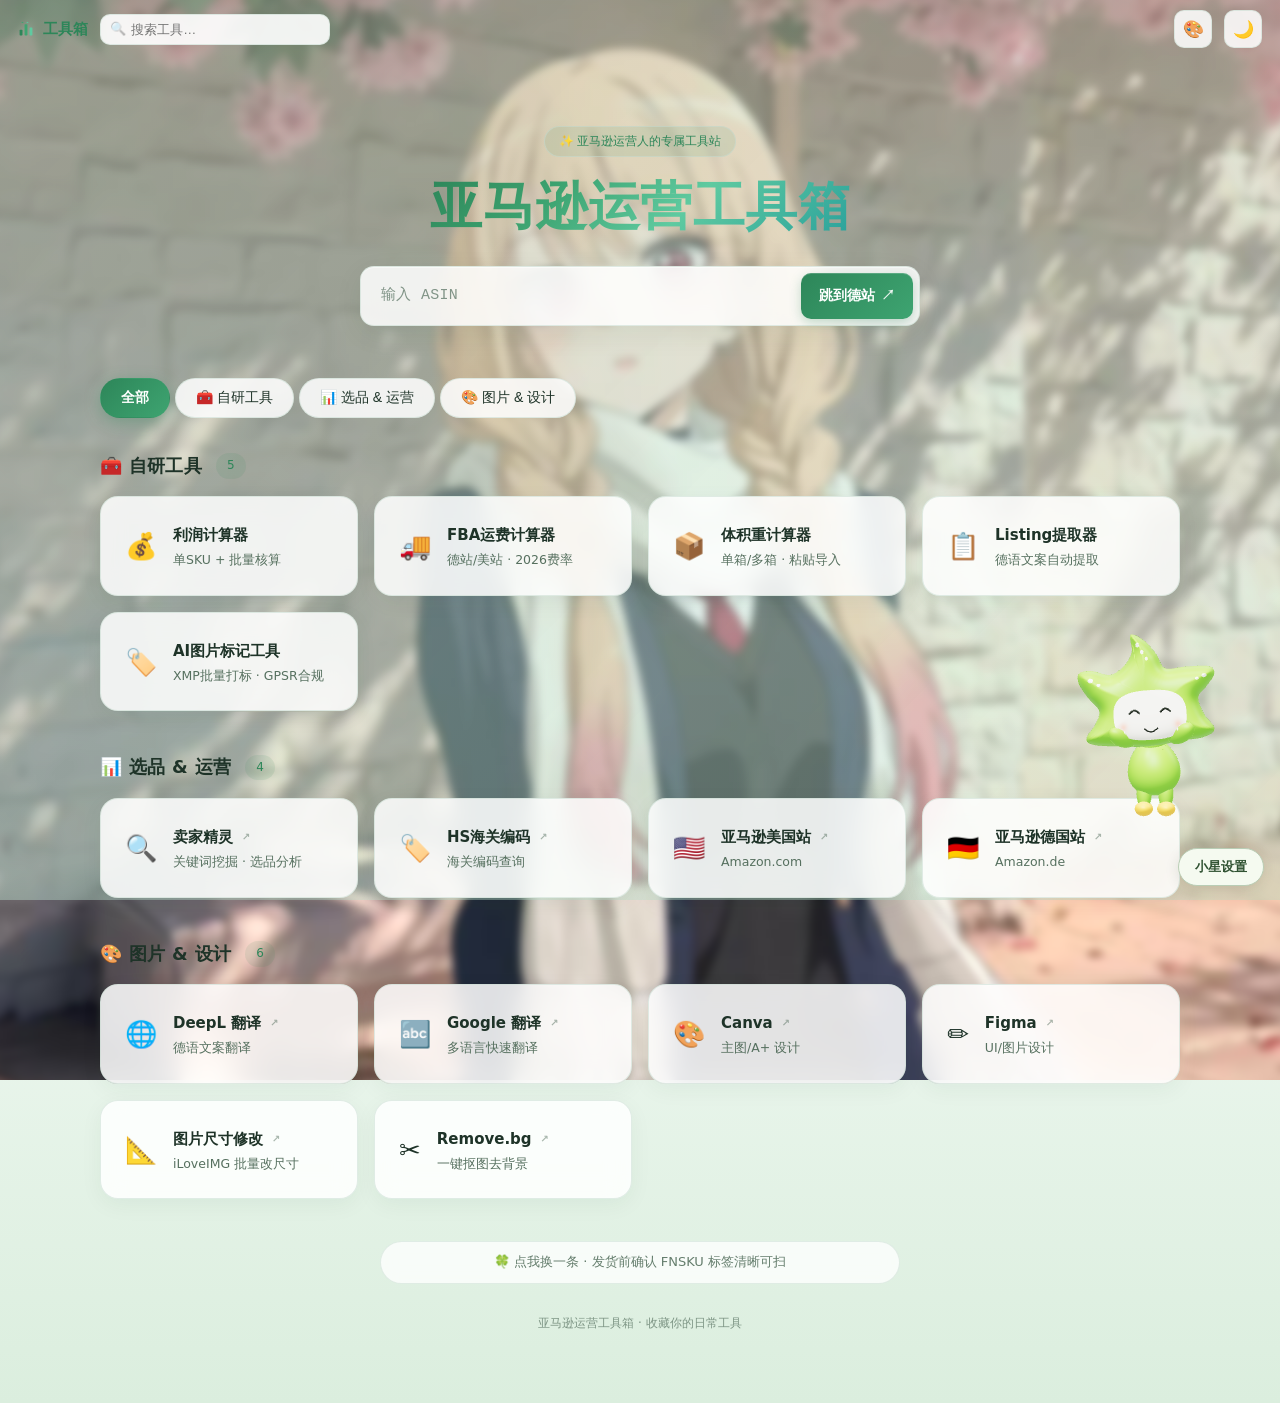
==== commit d23b236c: "Update index.html" ====
--- a/index.html
+++ b/index.html
@@ -830,6 +830,6 @@
 })();
 </script>
 <!-- Xiaoxing 3D companion -->
-<script defer src="./xiaoxing/pet.js?v=2-random"></script>
+<script defer src="./xiaoxing/pet.js?v=3-fast-fx"></script>
 </body>
 </html>
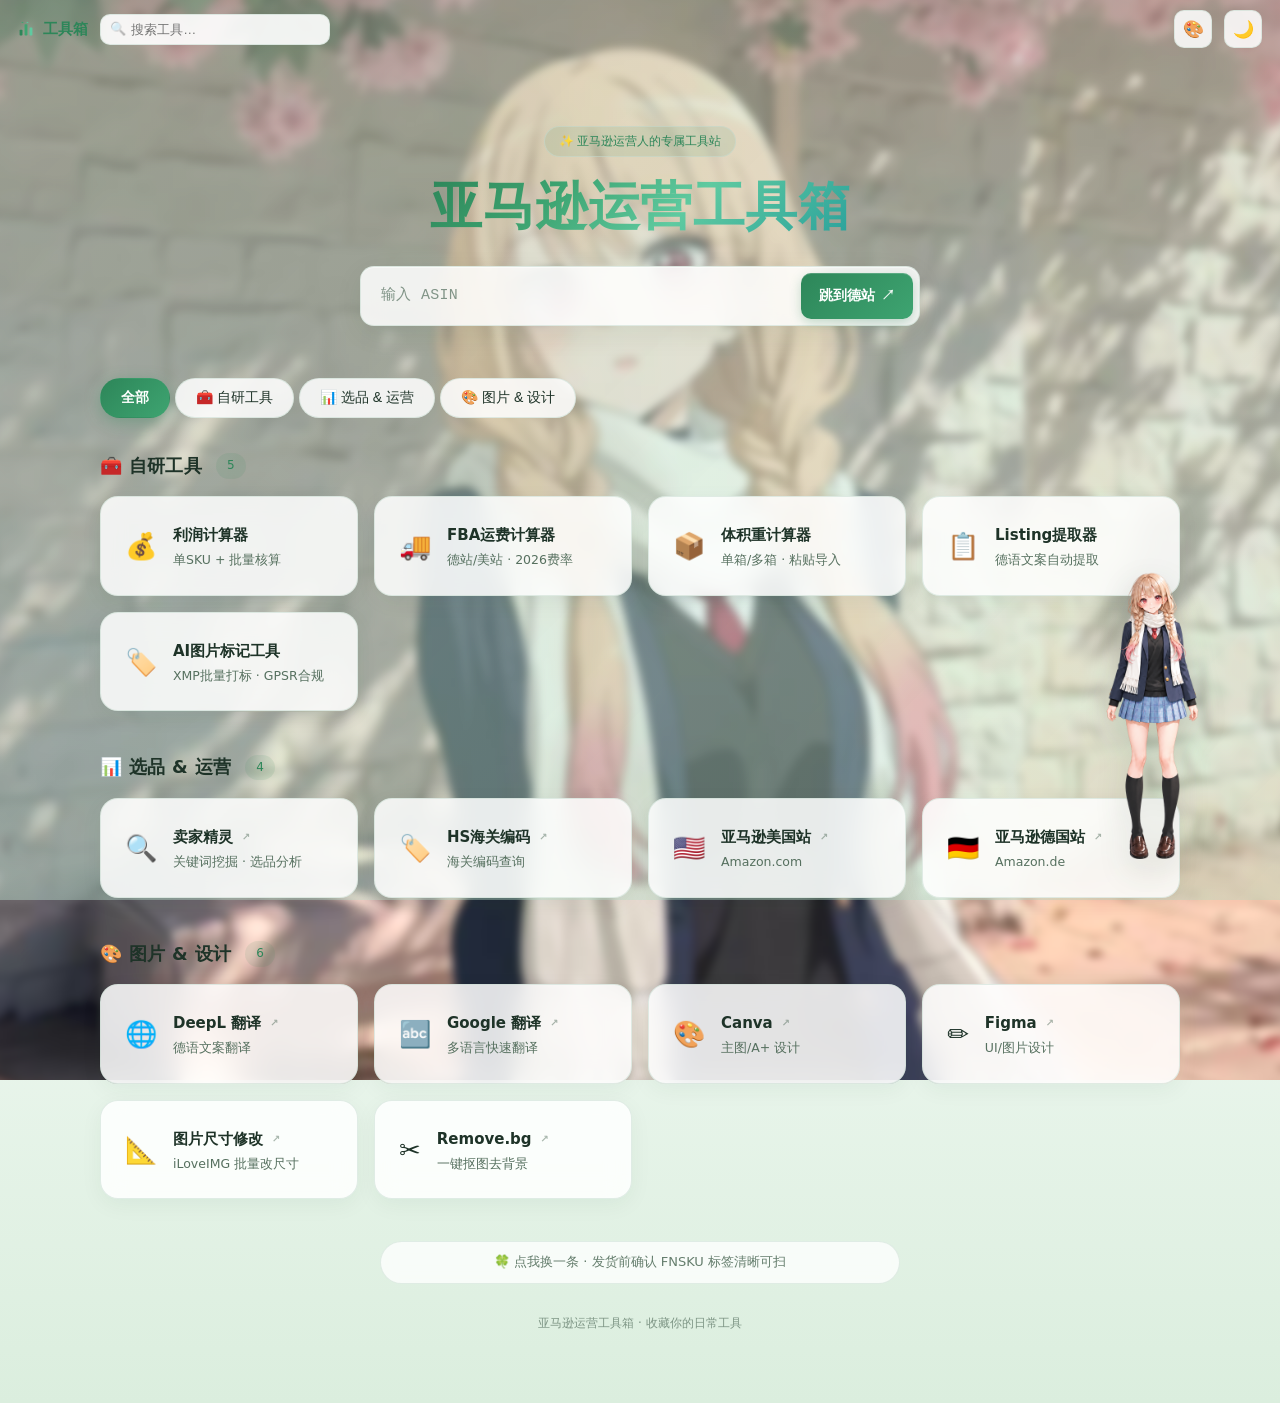
==== commit 25ccc2a6: "Update index.html" ====
--- a/index.html
+++ b/index.html
@@ -830,6 +830,6 @@
 })();
 </script>
 <!-- Xiaoxing 3D companion -->
-<script defer src="./xiaoxing/pet.js?v=3-fast-fx"></script>
+<script defer src="./companion/pet.js?v=2-static"></script>
 </body>
 </html>
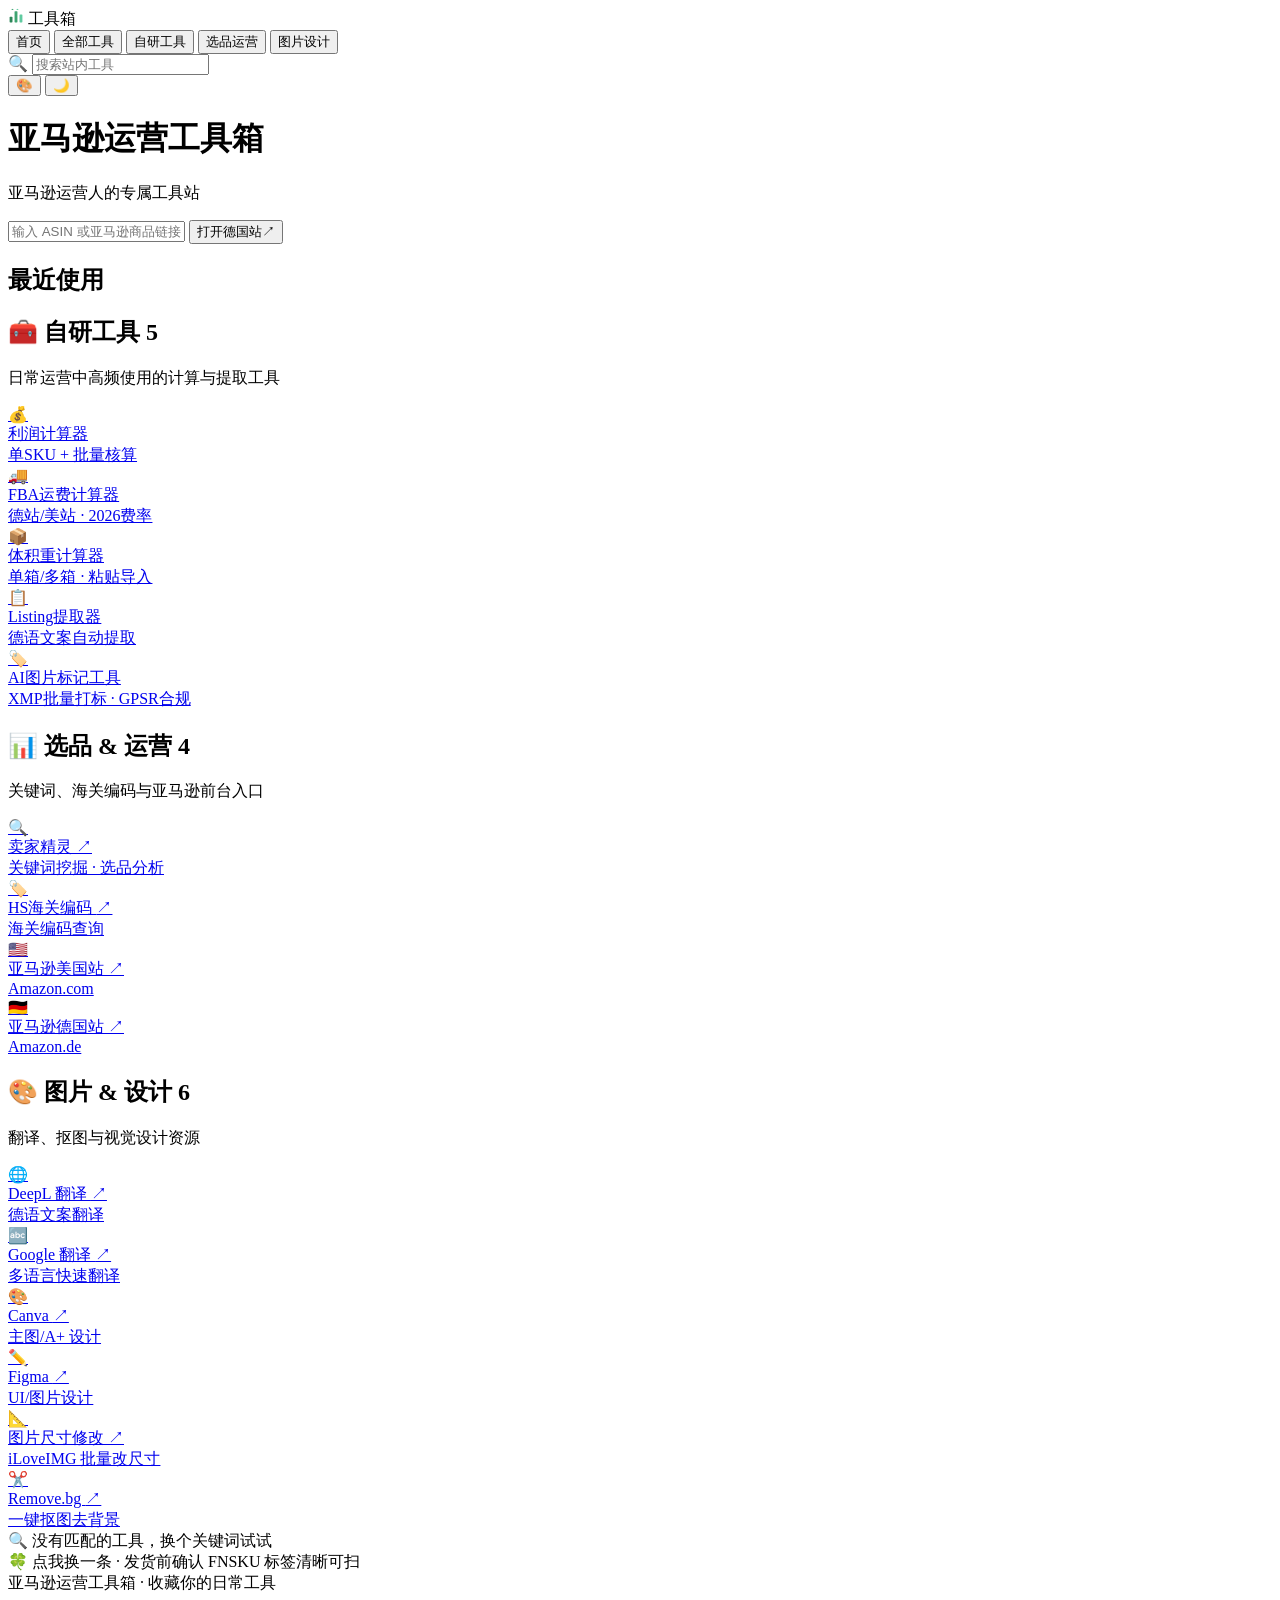
==== commit 6275127f: "Update index.html" ====
--- a/index.html
+++ b/index.html
@@ -1,835 +1,1368 @@
-<!DOCTYPE html>
-<html lang="zh-CN" data-theme="light">
-<head>
-<meta charset="UTF-8">
-<meta name="viewport" content="width=device-width, initial-scale=1.0">
-<title>亚马逊运营工具箱</title>
-<meta name="description" content="自研工具 + 精选外部资源：利润计算、FBA 运费、Listing 提取、选品运营、图片设计，一站式亚马逊运营工具箱。">
-<link rel="icon" href="data:image/svg+xml,%3Csvg xmlns='http://www.w3.org/2000/svg' viewBox='0 0 100 100'%3E%3Crect x='10' y='55' width='18' height='35' rx='4' fill='%232d8659'/%3E%3Crect x='41' y='20' width='18' height='70' rx='4' fill='%233ea471'/%3E%3Crect x='72' y='40' width='18' height='50' rx='4' fill='%235fcaa0'/%3E%3Cpath d='M20 12l8-8 8 8z' fill='%233ea471'/%3E%3Cpath d='M51 12l8-8 8 8z' fill='%235fcaa0'/%3E%3C/svg%3E">
-<style>
-  :root{
-    --text:#1e3328; --muted:#56705f; --accent:#2d8659; --accent-soft:rgba(45,134,89,.10);
-    --card-bg:rgba(255,255,255,.86); --card-border:rgba(201,221,209,.55);
-    --card-shadow:0 4px 20px rgba(0,60,30,.08); --card-shadow-h:0 8px 28px rgba(0,60,30,.15);
-    --topbar:rgba(248,252,250,.86); --input-bg:rgba(255,255,255,.9);
-    --tint-a:rgba(205,235,220,.48); --tint-b:rgba(170,220,195,.38);
-    --overlay:linear-gradient(135deg,var(--tint-a) 0%,var(--tint-b) 100%);
-    --bg-a:#dbeede; --bg-b:#f3faf5; --bg-c:#cfe8d9;
-  }
-  [data-theme="dark"]{
-    --text:#e4f0e8; --muted:#9bb8a6; --accent:#6ed39b; --accent-soft:rgba(110,211,155,.14);
-    --card-bg:rgba(24,38,30,.82); --card-border:rgba(90,140,110,.28);
-    --card-shadow:0 4px 20px rgba(0,0,0,.35); --card-shadow-h:0 8px 30px rgba(0,0,0,.45);
-    --topbar:rgba(15,26,19,.82); --input-bg:rgba(30,45,36,.9);
-    --tint-a:rgba(10,24,17,.62); --tint-b:rgba(14,30,22,.52);
-    --bg-a:#13231a; --bg-b:#0e1c14; --bg-c:#173024;
-  }
-
-  [data-tint="matcha"]{ --tint-a:rgba(186,215,180,.44); --tint-b:rgba(150,198,162,.36); }
-  [data-tint="matcha"][data-theme="dark"]{ --tint-a:rgba(16,28,18,.62); --tint-b:rgba(20,34,22,.52); }
-  [data-tint="celadon"]{ --tint-a:rgba(188,228,220,.46); --tint-b:rgba(150,208,205,.36); }
-  [data-tint="celadon"][data-theme="dark"]{ --tint-a:rgba(9,26,24,.62); --tint-b:rgba(12,32,30,.52); }
-
-  *{box-sizing:border-box;margin:0;padding:0;}
-  html{scroll-behavior:smooth;}
-  body{
-    font-family:system-ui,-apple-system,"Segoe UI","Microsoft YaHei",sans-serif;
-    min-height:100vh;color:var(--text);line-height:1.6;
-    background:linear-gradient(180deg,var(--bg-b),var(--bg-b));
-    padding-top:64px;
-    -webkit-font-smoothing:antialiased;
-  }
-
-  #bg{position:fixed;left:0;right:0;top:0;height:120vh;z-index:-2;overflow:hidden;pointer-events:none;will-change:transform;}
-  .bg-slide{
-    position:absolute;inset:-20px;background-size:cover;background-position:center;
-    filter:blur(4px) saturate(1.05) brightness(1.02);transform:scale(1.05);
-    opacity:0;transition:opacity 1.8s ease-in-out;
-  }
-  .bg-slide.active{opacity:1;}
-  body::after{
-    content:"";position:fixed;inset:0;z-index:-1;
-    background:var(--overlay);
-  }
-
-  .topbar{
-    position:fixed;top:0;left:0;right:0;z-index:50;
-    background:transparent;border-bottom:1px solid transparent;
-    display:flex;align-items:center;gap:12px;
-    padding:10px 18px;
-    transition:background .3s, border-color .3s, backdrop-filter .3s;
-  }
-  .topbar.scrolled{
-    background:var(--topbar);backdrop-filter:blur(14px) saturate(1.4);
-    border-bottom:1px solid var(--card-border);
-  }
-  .topbar .brand{font-weight:800;font-size:15px;color:var(--accent);white-space:nowrap;}
-  .brand svg{vertical-align:-3px;margin-right:4px;}
-  .search-sm{position:relative;width:230px;max-width:34vw;}
-  .search-sm input{
-    width:100%;padding:7px 12px 7px 30px;border-radius:10px;
-    border:1px solid var(--card-border);background:var(--input-bg);color:var(--text);
-    font-size:13px;outline:none;transition:.2s;
-  }
-  .search-sm input:focus{border-color:var(--accent);box-shadow:0 0 0 3px var(--accent-soft);}
-  .search-sm .mag{position:absolute;left:10px;top:50%;transform:translateY(-50%);opacity:.45;font-size:13px;pointer-events:none;}
-  .iconbtn{
-    cursor:pointer;border:1px solid var(--card-border);background:var(--card-bg);
-    color:var(--text);width:38px;height:38px;border-radius:10px;font-size:17px;
-    display:flex;align-items:center;justify-content:center;transition:.2s;flex-shrink:0;
-  }
-  .iconbtn:hover{border-color:var(--accent);color:var(--accent);}
-
-  .wrap{max-width:1120px;margin:0 auto;padding:26px 20px 70px;position:relative;z-index:1;}
-
-  .hero{text-align:center;padding:36px 0 10px;}
-  .hero .tag{
-    display:inline-flex;align-items:center;gap:6px;
-    font-size:12px;color:var(--accent);background:var(--accent-soft);
-    border:1px solid var(--card-border);border-radius:999px;
-    padding:5px 14px;margin-bottom:18px;font-weight:500;
-  }
-  .hero h1{font-size:clamp(30px,5.5vw,52px);font-weight:800;letter-spacing:1px;line-height:1.2;margin-bottom:12px;}
-  .hero h1 .g{
-    background:linear-gradient(135deg,#2d8659 0%,#3ea471 30%,#5fcaa0 60%,#2ba29c 100%);
-    -webkit-background-clip:text;background-clip:text;
-    -webkit-text-fill-color:transparent;
-  }
-
-  /* ===== ASIN → 亚马逊德国站 快速跳转 ===== */
-  .asin-wrap{max-width:560px;margin:28px auto 0;}
-  .asin-jump{
-    display:flex;align-items:center;gap:0;
-    background:var(--card-bg);border:1.5px solid var(--card-border);
-    border-radius:14px;padding:6px;
-    backdrop-filter:blur(12px) saturate(1.3);
-    box-shadow:0 8px 28px rgba(0,60,30,.07),inset 0 1px 0 rgba(255,255,255,.5);
-    transition:border-color .2s, box-shadow .2s;
-  }
-  .asin-wrap:focus-within .asin-jump{
-    border-color:var(--accent);
-    box-shadow:0 0 0 3px var(--accent-soft),0 10px 30px rgba(45,134,89,.12);
-  }
-  /* 输入区 */
-  .asin-jump input{
-    flex:1;min-width:0;padding:12px 14px;border:none;background:transparent;
-    color:var(--text);
-    font-family:ui-monospace,SFMono-Regular,Consolas,"Courier New",monospace;
-    font-size:15px;font-weight:600;letter-spacing:.3px;outline:none;
-  }
-  .asin-jump input::placeholder{color:var(--muted);opacity:.72;font-weight:400;}
-  /* 跳转按钮 */
-  .asin-jump button{
-    cursor:pointer;border:none;border-radius:10px;height:46px;padding:0 18px;
-    font-size:14px;font-weight:600;color:#fff;
-    background:linear-gradient(135deg,#2d8659,#3ea471);
-    box-shadow:0 4px 12px rgba(45,134,89,.28),inset 0 1px 0 rgba(255,255,255,.18);
-    transition:.2s;white-space:nowrap;display:flex;align-items:center;gap:6px;
-  }
-  .asin-jump button .aj-arrow{font-size:14px;opacity:.9;}
-  .asin-jump button:hover{filter:brightness(1.06);box-shadow:0 7px 20px rgba(45,134,89,.34);}
-  .asin-jump button:active{transform:translateY(1px);}
-  .asin-hint{min-height:18px;font-size:12px;color:#d3462f;padding:5px 6px 0;text-align:left;}
-  .asin-hint.ok{color:var(--accent);}
-  .pill{
-    cursor:pointer;padding:10px 20px;border-radius:999px;font-size:14px;font-weight:500;
-    border:1px solid var(--card-border);background:var(--card-bg);
-    color:var(--text);transition:.25s;user-select:none;
-    backdrop-filter:blur(10px);
-  }
-  .pill:hover{color:var(--accent);border-color:var(--accent);transform:translateY(-1px);}
-  .pill.active{
-    background:linear-gradient(135deg,#2d8659,#3ea471);
-    border-color:transparent;
-    color:#fff;font-weight:600;
-    box-shadow:0 4px 16px rgba(45,134,89,.35);
-  }
-
-  .recent{margin-bottom:30px;display:none;}
-  .recent.show{display:block;}
-  .recent h2{font-size:13px;color:var(--muted);margin-bottom:10px;font-weight:600;display:flex;align-items:center;gap:6px;}
-  .recent .strip{display:flex;gap:10px;overflow-x:auto;padding-bottom:6px;}
-  .recent a{
-    flex:0 0 auto;display:flex;align-items:center;gap:8px;text-decoration:none;color:var(--text);
-    background:var(--card-bg);border:1px solid var(--card-border);border-radius:10px;
-    padding:8px 14px;font-size:13px;transition:.18s;
-  }
-  .recent a:hover{border-color:var(--accent);transform:translateY(-2px);}
-
-  .section{margin-bottom:42px;}
-  .section h2{font-size:18px;color:var(--text);font-weight:700;margin-bottom:16px;display:flex;align-items:center;gap:10px;}
-  .section h2 .ico{font-size:22px;}
-  .section h2 .cnt{
-    font-size:12px;font-weight:500;color:var(--accent);background:var(--accent-soft);
-    border-radius:999px;padding:3px 11px;margin-left:4px;
-  }
-  .section .desc{font-size:13px;color:var(--muted);margin:-8px 0 14px 2px;}
-
-  .tools{display:grid;gap:16px;grid-template-columns:repeat(auto-fill,minmax(220px,1fr));}
-  .tool{
-    background:
-      linear-gradient(180deg, rgba(94,180,130,.10) 0%, rgba(255,255,255,0) 46%),
-      var(--card-bg);
-    backdrop-filter:blur(14px) saturate(1.3);
-    padding:22px 22px 22px 20px;border-radius:18px;text-decoration:none;color:inherit;
-    box-shadow:0 4px 24px rgba(0,60,30,.06),inset 0 1px 0 rgba(255,255,255,.5);
-    transition:.28s cubic-bezier(.2,.7,.3,1);
-    border:1.5px solid var(--card-border);display:flex;align-items:center;gap:16px;
-    position:relative;overflow:hidden;
-  }
-  .tool::before{
-    content:"";position:absolute;inset:0;border-radius:18px;padding:1.5px;
-    background:linear-gradient(135deg,rgba(45,134,89,0) 0%,rgba(45,134,89,0) 50%,rgba(45,134,89,0) 100%);
-    -webkit-mask:linear-gradient(#fff 0 0) content-box,linear-gradient(#fff 0 0);
-    -webkit-mask-composite:xor;mask-composite:exclude;
-    opacity:0;transition:.3s;pointer-events:none;
-  }
-  .tool:hover{
-    transform:translateY(-4px) scale(1.01);
-    box-shadow:0 16px 48px rgba(45,134,89,.2),0 4px 12px rgba(0,0,0,.05);
-  }
-  .tool:hover::before{
-    background:linear-gradient(135deg,rgba(45,134,89,.6) 0%,rgba(110,211,155,.4) 50%,rgba(43,162,156,.5) 100%);
-    opacity:1;
-  }
-  .tool:focus-visible{outline:2px solid var(--accent);outline-offset:2px;}
-  /* 左侧绿色竖条强调 */
-  .tool::after{
-    content:"";position:absolute;left:0;top:50%;transform:translateY(-50%);
-    width:4px;height:56%;border-radius:0 4px 4px 0;
-    background:linear-gradient(180deg,#3ea471,#2d8659);opacity:.95;
-  }
-  /* 图标：实心绿渐变瓷块 */
-  .tool .ic{
-    width:46px;height:46px;flex-shrink:0;border-radius:13px;
-    background:linear-gradient(135deg,#3ea471,#2d8659);
-    display:flex;align-items:center;justify-content:center;
-    font-size:22px;color:#fff;line-height:1;
-    box-shadow:0 6px 14px rgba(45,134,89,.28),inset 0 1px 0 rgba(255,255,255,.25);
-    transition:transform .28s;
-  }
-  .tool:hover .ic{transform:scale(1.08) rotate(-3deg);}
-  /* 深色模式：更亮绿 */
-  [data-theme="dark"] .tool{
-    background:
-      linear-gradient(180deg, rgba(110,211,155,.12) 0%, rgba(255,255,255,0) 46%),
-      var(--card-bg);
-  }
-  [data-theme="dark"] .tool::after{background:linear-gradient(180deg,#6ed39b,#2d8659);}
-  [data-theme="dark"] .tool .ic{
-    background:linear-gradient(135deg,#6ed39b,#3ea471);
-    box-shadow:0 6px 16px rgba(110,211,155,.25),inset 0 1px 0 rgba(255,255,255,.15);
-  }
-  /* 悬停：渐变加深，配合外发光 */
-  .tool:hover{
-    background:
-      linear-gradient(180deg, rgba(94,180,130,.17) 0%, rgba(255,255,255,0) 55%),
-      var(--card-bg);
-  }
-  [data-theme="dark"] .tool:hover{
-    background:
-      linear-gradient(180deg, rgba(110,211,155,.20) 0%, rgba(255,255,255,0) 55%),
-      var(--card-bg);
-  }
-  .tool .txt{flex:1;min-width:0;}
-  .tool .n{font-size:15px;font-weight:700;color:var(--text);margin-bottom:4px;display:flex;align-items:center;gap:5px;}
-  .tool:hover .n{color:var(--accent);}
-  .tool .d{font-size:12.5px;color:var(--muted);overflow:hidden;text-overflow:ellipsis;white-space:nowrap;line-height:1.4;}
-  .tool .ext{font-size:10px;color:var(--muted);opacity:.5;margin-left:4px;}
-
-  .tool{opacity:0;}
-  .tool.rise{animation:riseIn .6s cubic-bezier(.2,.7,.3,1) forwards;}
-  @keyframes riseIn{
-    from{opacity:0;transform:translateY(28px);}
-    to{opacity:1;transform:translateY(0);}
-  }
-  body.ready .tool{opacity:1;animation:none;}
-
-  .none{display:none;text-align:center;color:var(--muted);padding:40px 10px;font-size:14px;}
-  .none.show{display:block;}
-
-  footer{text-align:center;color:var(--muted);font-size:12px;margin-top:30px;opacity:.7;}
-  .daily{
-    max-width:520px;margin:34px auto 0;text-align:center;
-    color:var(--muted);font-size:13px;
-    background:var(--card-bg);border:1px solid var(--card-border);
-    border-radius:999px;padding:10px 22px;backdrop-filter:blur(8px);
-  }
-
-  /* 落樱花动画：桌面专属 */
-  #petals{position:fixed;inset:0;z-index:0;pointer-events:none;overflow:hidden;display:none;}
-  @media (pointer:fine) and (min-width:561px){
-    #petals{display:block;}
-  }
-  .petal{
-    position:absolute;top:-6vh;left:0;pointer-events:none;will-change:transform;
-    animation:fall var(--dur,9s) linear var(--delay,0s) forwards;
-  }
-  @keyframes fall{
-    from{transform:translate3d(0,0,0);}
-    to{transform:translate3d(0,116vh,0);}
-  }
-  .petal i{
-    display:block;width:var(--size,14px);height:var(--size,14px);
-    background:var(--c,linear-gradient(135deg,#ffd9e8,#ff9ec4));
-    border-radius:85% 0 85% 0;
-    opacity:var(--opacity,.8);
-    animation:sway var(--swaydur,3.5s) ease-in-out 0s infinite alternate;
-  }
-  @keyframes sway{
-    from{transform:translateX(calc(var(--sway,30px) * -1)) rotate(0deg);}
-    to{transform:translateX(var(--sway,30px)) rotate(var(--rot,300deg));}
-  }
-  .burst-petal{
-    position:absolute;pointer-events:none;will-change:transform,opacity;
-    width:var(--size,14px);height:var(--size,14px);
-    background:var(--c,linear-gradient(135deg,#ffd9e8,#ff9ec4));
-    border-radius:85% 0 85% 0;
-    opacity:var(--opacity,.85);
-    animation:burstp var(--dur,.9s) ease-out forwards;
-  }
-  @keyframes burstp{
-    0%{transform:translate(0,0) rotate(0deg) scale(1);opacity:var(--opacity,.9);}
-    100%{transform:translate(var(--vx,0px),var(--vy,80px)) rotate(var(--rot,220deg)) scale(.5);opacity:0;}
-  }
-
-  @media (max-width:680px){
-    .topbar .brand span{display:none;}
-  }
-  @media (max-width:560px){
-    .topbar{gap:8px;padding:8px 10px;}
-    .search-sm{flex:1;max-width:none;}
-    .tools{grid-template-columns:1fr;}
-    .wrap{padding:20px 14px 60px;}
-  }
-
-  /* ===== 细节打磨：统一圆角/阴影/间距（保留原有风格，仅精修） ===== */
-  :root{ --r-sm:10px; --r-md:14px; --r-lg:18px; }
-  body{ background:linear-gradient(180deg,var(--bg-b) 0%,var(--bg-b) 55%,var(--bg-a) 100%); }
-  .hero h1{ text-wrap:balance; letter-spacing:.5px; }
-  .hero{ position:relative; }
-  /* 卡片：统一圆角、柔化悬停、补按压反馈 */
-  .tool{ border-radius:var(--r-lg); }
-  .tool:hover{ transform:translateY(-3px); box-shadow:0 12px 32px rgba(45,134,89,.15),0 4px 10px rgba(0,0,0,.04); }
-  .tool:active{ transform:translateY(-1px) scale(.99); }
-  /* 输入框 / 按钮 / 胶囊：统一圆角 */
-  .iconbtn{ border-radius:var(--r-sm); }
-  .search-sm input{ border-radius:var(--r-sm); }
-  .recent a{ border-radius:var(--r-sm); }
-  /* 间距微调 */
-  .pills{ margin:24px 0 34px; }
-  .section h2{ letter-spacing:.3px; }
-  .daily{ opacity:.9; }
-
-  /* ===== 浅玻璃·轻盈 卡片（替代渐变瓷块方案，去厚重） ===== */
-  .tool{
-    background:var(--card-bg);
-    backdrop-filter:blur(12px) saturate(1.3);
-    padding:26px 24px;
-    border:1px solid var(--card-border);
-    box-shadow:0 6px 22px rgba(0,60,30,.05);
-    gap:16px;
-  }
-  .tool::after{display:none;}   /* 去掉左侧色条 */
-  /* 图标：小号直接入卡，不套瓷块 */
-  .tool .ic{
-    width:auto;height:auto;border-radius:0;
-    background:transparent;color:inherit;
-    font-size:26px;box-shadow:none;
-  }
-  .tool:hover .ic{transform:none;}
-  /* 悬停：描边转绿 + 柔和光圈 + 轻上浮，名字转绿 */
-  .tool:hover{
-    transform:translateY(-3px);
-    border-color:var(--accent);
-    background:var(--card-bg);
-    box-shadow:0 0 0 3px var(--accent-soft),0 14px 34px rgba(45,134,89,.14);
-  }
-  .tool:hover::before{
-    background:linear-gradient(135deg,rgba(45,134,89,.45) 0%,rgba(110,211,155,.3) 50%,rgba(43,162,156,.4) 100%);
-    opacity:1;
-  }
-  /* 深色：加深玻璃底保证可读性 */
-  [data-theme="dark"] .tool{
-    background:rgba(24,38,30,.72);
-    border-color:var(--card-border);
-  }
-  [data-theme="dark"] .tool:hover{
-    border-color:var(--accent);
-    background:rgba(24,38,30,.72);
-    box-shadow:0 0 0 3px rgba(110,211,155,.16),0 14px 34px rgba(0,0,0,.4);
-  }
-</style>
-  <!-- JS 加载失败时兜底：不让工具卡在 opacity:0 变空白 -->
-  <noscript><style>.tool{opacity:1 !important}#petals{display:none}</style></noscript>
-</head>
-<body>
-  <div id="bg"></div>
-  <div id="petals"></div>
-  <header class="topbar">
-    <div class="brand">
-      <svg width="16" height="16" viewBox="0 0 100 100" aria-hidden="true">
-        <rect x="10" y="55" width="18" height="35" rx="4" fill="#2d8659"/>
-        <rect x="41" y="20" width="18" height="70" rx="4" fill="#3ea471"/>
-        <rect x="72" y="40" width="18" height="50" rx="4" fill="#5fcaa0"/>
-        <path d="M20 12l8-8 8 8z" fill="#3ea471"/><path d="M51 12l8-8 8 8z" fill="#5fcaa0"/>
-      </svg>
-      <span>工具箱</span>
-    </div>
-    <div class="search-sm">
-      <span class="mag">🔍</span>
-      <input id="q" type="text" placeholder="搜索工具…" autocomplete="off">
-    </div>
-    <div style="flex:1"></div>
-    <button class="iconbtn" id="tintBtn" type="button" title="切换背景色调（薄荷/抹茶/青瓷）" aria-label="切换背景色调">🎨</button>
-    <button class="iconbtn" id="themeBtn" type="button" title="切换深色模式" aria-label="切换深色模式">🌙</button>
-  </header>
-
-  <main class="wrap">
-    <div class="hero">
-      <div class="tag">✨ 亚马逊运营人的专属工具站</div>
-      <h1><span class="g">亚马逊运营工具箱</span></h1>
-      <div class="asin-wrap">
-        <div class="asin-jump">
-          <input id="asinInput" type="text" placeholder="输入 ASIN" autocomplete="off" enterkeyhint="go" spellcheck="false" autocapitalize="off">
-          <button id="asinGo" type="button"><span>跳到德站</span><span class="aj-arrow" aria-hidden="true">↗</span></button>
+  <!DOCTYPE html>
+  <html lang="zh-CN" data-theme="light">
+  <head>
+  <meta charset="UTF-8">
+  <meta name="viewport" content="width=device-width, initial-scale=1.0">
+  <title>亚马逊运营工具箱</title>
+  <meta name="description" content="自研工具 + 精选外部资源：利润计算、FBA 运费、Listing
+  提取、选品运营、图片设计，一站式亚马逊运营工具箱。">
+  <link rel="icon" href="data:image/svg+xml,%3Csvg xmlns='http://www.w3.org/2000/svg' viewBox='0 0 100 100'%3E%3Crect
+  x='10' y='55' width='18' height='35' rx='4' fill='%232d8659'/%3E%3Crect x='41' y='20' width='18' height='70' rx='4'
+  fill='%233ea471'/%3E%3Crect x='72' y='40' width='18' height='50' rx='4' fill='%235fcaa0'/%3E%3Cpath d='M20 12l8-8 8
+  8z' fill='%233ea471'/%3E%3Cpath d='M51 12l8-8 8 8z' fill='%235fcaa0'/%3E%3C/svg%3E">
+  <style>
+    :root{
+      --text:#1e3328; --muted:#56705f; --accent:#2d8659; --accent-soft:rgba(45,134,89,.10);
+      /* 第二强调色：樱花玫瑰。只用于次要信息（计数徽章/每日一签/外链箭头），主操作色仍是绿 */
+      --accent-2:#ad4f68; --accent-2-soft:rgba(173,79,104,.11); --accent-2-line:rgba(173,79,104,.26);
+      --card-bg:rgba(255,253,251,.86); --card-border:rgba(201,221,209,.55);
+      --topbar:rgba(248,252,250,.86); --input-bg:rgba(255,253,251,.9);
+      --tint-a:rgba(205,235,220,.48); --tint-b:rgba(170,220,195,.38); --tint-wash:rgba(205,235,220,.14);
+      --overlay:linear-gradient(135deg,var(--tint-a) 0%,var(--tint-b) 100%);
+      --bg-a:#dbeede; --bg-b:#f3faf5;
+      /* ~5% 灰度噪点：抹掉深色渐变在 8bit 下的带状色阶 */
+      --noise:url("data:image/svg+xml,%3Csvg xmlns='http://www.w3.org/2000/svg' width='140' height='140'%3E%3Cfilter
+  id='n'%3E%3CfeTurbulence type='fractalNoise' baseFrequency='0.9' numOctaves='3'
+  stitchTiles='stitch'/%3E%3CfeColorMatrix type='saturate' values='0'/%3E%3CfeComponentTransfer%3E%3CfeFuncA
+  type='linear' slope='0.055'/%3E%3C/feComponentTransfer%3E%3C/filter%3E%3Crect width='140' height='140'
+  filter='url(%23n)'/%3E%3C/svg%3E");
+    }
+    [data-theme="dark"]{
+      --text:#e4f0e8; --muted:#9bb8a6; --accent:#63c48f; --accent-soft:rgba(99,196,143,.15);
+      --accent-2:#f0a8bc; --accent-2-soft:rgba(240,168,188,.14); --accent-2-line:rgba(240,168,188,.30);
+      --card-bg:rgba(24,38,30,.82); --card-border:rgba(90,140,110,.28);
+      --topbar:rgba(15,26,19,.82); --input-bg:rgba(30,45,36,.9);
+      --tint-a:rgba(10,24,17,.62); --tint-b:rgba(14,30,22,.52); --tint-wash:rgba(10,24,17,.20);
+      --bg-a:#13231a; --bg-b:#0e1c14;
+    }
+
+    /* 色调预设：对应背景图的三个主色 —— 樱花粉 / 薄荷绿（默认）/ 晴空蓝 */
+    [data-tint="sakura"]{ --tint-a:rgba(255,214,228,.50); --tint-b:rgba(255,188,212,.40);
+  --tint-wash:rgba(255,206,224,.16); }
+    [data-tint="sakura"][data-theme="dark"]{ --tint-a:rgba(30,17,23,.62); --tint-b:rgba(38,21,29,.52);
+  --tint-wash:rgba(40,21,29,.20); }
+    [data-tint="sky"]{ --tint-a:rgba(206,230,248,.50); --tint-b:rgba(176,212,244,.40);
+  --tint-wash:rgba(198,226,246,.16); }
+    [data-tint="sky"][data-theme="dark"]{ --tint-a:rgba(12,20,30,.62); --tint-b:rgba(16,26,38,.52);
+  --tint-wash:rgba(16,26,38,.20); }
+
+    *{box-sizing:border-box;margin:0;padding:0;}
+    html{scroll-behavior:smooth;}
+    body{
+      font-family:system-ui,-apple-system,"Segoe UI","Microsoft YaHei",sans-serif;
+      min-height:100vh;color:var(--text);line-height:1.6;
+      padding-top:64px;
+      -webkit-font-smoothing:antialiased;
+    }
+
+    #bg{position:fixed;left:0;right:0;top:0;height:110vh;z-index:-2;overflow:hidden;pointer-events:none;will-change:tran
+  sform;}
+    .bg-slide{
+      position:absolute;inset:-20px;background-size:cover;background-position:center;
+      filter:blur(4px) saturate(1.05) brightness(1.02);transform:scale(1.05);
+      opacity:0;transition:opacity 1.8s ease-in-out;
+    }
+    .bg-slide.active{opacity:1;}
+    body::after{
+      content:"";position:fixed;inset:0;z-index:-1;
+      background:var(--overlay);
+    }
+
+    .topbar{
+      position:fixed;top:0;left:0;right:0;z-index:50;
+      background:transparent;border-bottom:1px solid transparent;
+      display:flex;align-items:center;gap:12px;
+      padding:10px 18px;
+      transition:background .3s, border-color .3s, backdrop-filter .3s;
+    }
+    .topbar.scrolled{
+      background:var(--topbar);backdrop-filter:blur(14px) saturate(1.4);
+      border-bottom:1px solid var(--card-border);
+    }
+    .topbar .brand{font-weight:800;font-size:15px;color:var(--accent);white-space:nowrap;}
+    .brand svg{vertical-align:-3px;margin-right:4px;}
+    .search-sm{position:relative;width:230px;max-width:34vw;}
+    .search-sm input{
+      width:100%;padding:7px 12px 7px 30px;border-radius:10px;
+      border:1px solid var(--card-border);background:var(--input-bg);color:var(--text);
+      font-size:13px;outline:none;transition:.2s;
+    }
+    .search-sm input:focus{border-color:var(--accent);box-shadow:0 0 0 3px var(--accent-soft);}
+    .search-sm
+  .mag{position:absolute;left:10px;top:50%;transform:translateY(-50%);opacity:.45;font-size:13px;pointer-events:none;}
+    .iconbtn{
+      cursor:pointer;border:1px solid var(--card-border);background:var(--card-bg);
+      color:var(--text);width:38px;height:38px;border-radius:10px;font-size:17px;
+      display:flex;align-items:center;justify-content:center;transition:.2s;flex-shrink:0;
+    }
+    .iconbtn:hover{border-color:var(--accent);color:var(--accent);}
+
+    .wrap{max-width:1120px;margin:0 auto;padding:26px 20px 70px;position:relative;z-index:1;}
+
+    .hero{text-align:center;padding:36px 0 10px;}
+    .hero h1{font-size:clamp(30px,5.5vw,52px);font-weight:800;letter-spacing:1px;line-height:1.2;margin-bottom:12px;}
+    /* 浅色底：整个渐变压在深绿区间，最低一档 #358f63 仍有 3.65:1 */
+    .hero h1 .g{
+      background:linear-gradient(135deg,#1f6b47 0%,#2d8659 34%,#358f63 64%,#2b8f7a 100%);
+      -webkit-background-clip:text;background-clip:text;
+      -webkit-text-fill-color:transparent;
+    }
+    /* 深色底：标题背后是中灰，深绿会看不见，必须换成反向的亮绿渐变 */
+    [data-theme="dark"] .hero h1 .g{
+      background-image:linear-gradient(135deg,#8fe3b4 0%,#6ed39b 34%,#a8ecc6 64%,#7fdcd0 100%);
+    }
+
+    /* ===== ASIN → 亚马逊德国站 快速跳转 ===== */
+    .asin-wrap{max-width:560px;margin:28px auto 0;}
+    .asin-jump{
+      display:flex;align-items:center;gap:0;
+      background:var(--card-bg);border:1.5px solid var(--card-border);
+      border-radius:14px;padding:6px;
+      box-shadow:0 8px 28px rgba(0,60,30,.07),inset 0 1px 0 rgba(255,255,255,.5);
+      transition:border-color .2s, box-shadow .2s;
+    }
+    .asin-wrap:focus-within .asin-jump{
+      border-color:var(--accent);
+      box-shadow:0 0 0 3px var(--accent-soft),0 10px 30px rgba(45,134,89,.12);
+    }
+    /* 输入区 */
+    .asin-jump input{
+      flex:1;min-width:0;padding:12px 14px;border:none;background:transparent;
+      color:var(--text);
+      font-family:ui-monospace,SFMono-Regular,Consolas,"Courier New",monospace;
+      font-size:15px;font-weight:600;letter-spacing:.3px;outline:none;
+    }
+    .asin-jump input::placeholder{color:var(--muted);opacity:.72;font-weight:400;}
+    /* 跳转按钮 */
+    .asin-jump button{
+      cursor:pointer;border:none;border-radius:10px;height:46px;padding:0 18px;
+      font-size:14px;font-weight:600;color:#fff;
+      background:linear-gradient(135deg,#1f6b47,#2d8659);
+      box-shadow:0 4px 12px rgba(31,107,71,.28),inset 0 1px 0 rgba(255,255,255,.18);
+      transition:.2s;white-space:nowrap;display:flex;align-items:center;gap:6px;
+    }
+    .asin-jump button .aj-arrow{font-size:14px;opacity:.9;}
+    .asin-jump button:hover{filter:brightness(1.06);box-shadow:0 7px 20px rgba(45,134,89,.34);}
+    .asin-jump button:active{transform:translateY(1px);}
+    .asin-hint{min-height:18px;font-size:12px;color:#d3462f;padding:5px 6px 0;text-align:left;}
+    .asin-hint.ok{color:var(--accent);}
+    .pill{
+      cursor:pointer;padding:10px 20px;border-radius:999px;font-size:14px;font-weight:500;
+      border:1px solid var(--card-border);background:var(--card-bg);
+      color:var(--text);transition:.25s;user-select:none;
+      backdrop-filter:blur(10px);
+    }
+    .pill:hover{color:var(--accent);border-color:var(--accent);transform:translateY(-1px);}
+    .pill.active{
+      background:linear-gradient(135deg,#1f6b47,#2d8659);
+      border-color:transparent;
+      color:#fff;font-weight:600;
+      box-shadow:0 4px 16px rgba(31,107,71,.35);
+    }
+
+    .recent{margin-bottom:30px;display:none;}
+    .recent.show{display:block;}
+    .recent
+  h2{font-size:13px;color:var(--muted);margin-bottom:10px;font-weight:600;display:flex;align-items:center;gap:6px;}
+    .recent .strip{display:flex;gap:10px;overflow-x:auto;padding-bottom:6px;}
+    .recent a{
+      flex:0 0 auto;display:flex;align-items:center;gap:8px;text-decoration:none;color:var(--text);
+      background:var(--card-bg);border:1px solid var(--card-border);border-radius:10px;
+      padding:8px 14px;font-size:13px;transition:.18s;
+    }
+    .recent a:hover{border-color:var(--accent-2);transform:translateY(-2px);}
+
+    .section{margin-bottom:42px;}
+    .section
+  h2{font-size:18px;color:var(--text);font-weight:700;margin-bottom:16px;display:flex;align-items:center;gap:10px;}
+    .section h2 .cnt{
+      font-size:12px;font-weight:500;color:var(--accent-2);background:var(--accent-2-soft);
+      border-radius:999px;padding:3px 11px;margin-left:4px;
+    }
+    .section .desc{font-size:13px;color:var(--muted);margin:-8px 0 14px 2px;}
+
+    .tools{display:grid;gap:16px;grid-template-columns:repeat(auto-fill,minmax(220px,1fr));}
+    .tool{
+      display:flex;align-items:center;gap:16px;
+      position:relative;overflow:hidden;
+      text-decoration:none;color:inherit;
+      transition:.28s cubic-bezier(.2,.7,.3,1);
+      border-radius:var(--r-lg);
+      background:var(--card-bg);
+      padding:26px 24px;
+      border:1px solid var(--card-border);
+      box-shadow:0 6px 22px rgba(0,60,30,.05);
+    }
+    /* 悬停描边光圈：靠 mask 只保留 1.5px 的边框那一圈 */
+    .tool::before{
+      content:"";position:absolute;inset:0;border-radius:var(--r-lg);padding:1.5px;
+      -webkit-mask:linear-gradient(#fff 0 0) content-box,linear-gradient(#fff 0 0);
+      mask:linear-gradient(#fff 0 0) content-box,linear-gradient(#fff 0 0);
+      -webkit-mask-composite:xor;mask-composite:exclude;
+      opacity:0;transition:.3s;pointer-events:none;
+    }
+    .tool:hover::before{
+      background:linear-gradient(135deg,rgba(45,134,89,.45) 0%,rgba(110,211,155,.3) 50%,rgba(43,162,156,.4) 100%);
+      opacity:1;
+    }
+    .tool:focus-visible{outline:2px solid var(--accent);outline-offset:2px;}
+    /* 图标：小号 emoji 直接入卡，不套瓷块 */
+    .tool .ic{
+      display:flex;align-items:center;justify-content:center;
+      flex-shrink:0;line-height:1;
+      width:auto;height:auto;border-radius:0;
+      background:transparent;color:inherit;
+      font-size:26px;box-shadow:none;
+    }
+    .tool .txt{flex:1;min-width:0;}
+    .tool
+  .n{font-size:15px;font-weight:700;color:var(--text);margin-bottom:4px;display:flex;align-items:center;gap:5px;}
+    .tool:hover .n{color:var(--accent);}
+    .tool
+  .d{font-size:12.5px;color:var(--muted);overflow:hidden;text-overflow:ellipsis;white-space:nowrap;line-height:1.4;}
+    .tool .ext{font-size:10px;color:var(--accent-2);opacity:.8;margin-left:4px;}
+
+    .tool{opacity:0;}
+    .tool.rise{animation:riseIn .6s cubic-bezier(.2,.7,.3,1) forwards;}
+    @keyframes riseIn{
+      from{opacity:0;transform:translateY(28px);}
+      to{opacity:1;transform:translateY(0);}
+    }
+    body.ready .tool{opacity:1;animation:none;}
+
+    .none{display:none;text-align:center;color:var(--muted);padding:40px 10px;font-size:14px;}
+    .none.show{display:block;}
+
+    footer{text-align:center;color:var(--muted);font-size:12px;margin-top:30px;opacity:.7;}
+    .daily{
+      max-width:520px;margin:34px auto 0;text-align:center;
+      color:var(--accent-2);font-size:13px;
+      background:var(--card-bg);border:1px solid var(--accent-2-line);
+      border-radius:999px;padding:10px 22px;backdrop-filter:blur(8px);
+    }
+
+    /* 落樱花动画：桌面专属 */
+    #petals{position:fixed;inset:0;z-index:0;pointer-events:none;overflow:hidden;display:none;}
+    @media (pointer:fine) and (min-width:561px){
+      #petals{display:block;}
+    }
+    .petal{
+      position:absolute;top:-6vh;left:0;pointer-events:none;will-change:transform;
+      animation:fall var(--dur,9s) linear var(--delay,0s) forwards;
+    }
+    @keyframes fall{
+      from{transform:translate3d(0,0,0);}
+      to{transform:translate3d(0,116vh,0);}
+    }
+    .petal i{
+      display:block;width:var(--size,14px);height:var(--size,14px);
+      background:var(--c,linear-gradient(135deg,#ffd9e8,#ff9ec4));
+      border-radius:85% 0 85% 0;
+      opacity:var(--opacity,.8);
+      animation:sway var(--swaydur,3.5s) ease-in-out 0s infinite alternate;
+    }
+    @keyframes sway{
+      from{transform:translateX(calc(var(--sway,30px) * -1)) rotate(0deg);}
+      to{transform:translateX(var(--sway,30px)) rotate(var(--rot,300deg));}
+    }
+    @media (max-width:680px){
+      .topbar .brand span{display:none;}
+      .topbar .pills{display:none;}
+      .nav-dropdown{display:none;}
+      .hero-copy{display:contents;}
+      .hero-subtitle{display:none;}
+      /* 竖屏裁切：往右偏让樱花树和教学楼进画面；模糊调轻一点，场景才认得出来 */
+      .bg-slide{
+        background-position:74% center;
+        filter:blur(2.5px) saturate(1.06) brightness(1.04);
+      }
+      body::after{
+        background:
+          var(--overlay),
+          linear-gradient(180deg,
+            rgba(250,253,251,.46) 0%,
+            rgba(247,252,249,.34) 42%,
+            rgba(243,251,247,.52) 100%);
+      }
+      [data-theme="dark"] body::after{
+        background-image:
+          var(--noise),
+          var(--overlay),
+          linear-gradient(180deg,
+            rgba(9,20,14,.56) 0%,
+            rgba(11,24,17,.46) 42%,
+            rgba(13,28,20,.62) 100%);
+        background-repeat:repeat,no-repeat,no-repeat;
+      }
+    }
+    @media (max-width:560px){
+      .topbar{gap:8px;padding:8px 10px;}
+      .search-sm{flex:1;max-width:none;}
+      .tools{grid-template-columns:1fr;}
+      .wrap{padding:20px 14px 60px;}
+    }
+
+    /* ===== 圆角 / 间距 统一 ===== */
+    :root{ --r-sm:10px; --r-lg:18px; }
+    body{ background:linear-gradient(180deg,var(--bg-b) 0%,var(--bg-b) 55%,var(--bg-a) 100%); }
+    .hero h1{ text-wrap:balance; letter-spacing:.5px; }
+    .hero{ position:relative; }
+    .iconbtn{ border-radius:var(--r-sm); }
+    .section h2{ letter-spacing:.3px; }
+    .daily{ opacity:.9; }
+
+    /* ===== 卡片悬停 / 深色态 ===== */
+    .tool:hover{
+      transform:translateY(-3px);
+      border-color:var(--accent);
+      background:var(--card-bg);
+      box-shadow:0 0 0 3px var(--accent-soft),0 14px 34px rgba(45,134,89,.14);
+    }
+    [data-theme="dark"] .tool{
+      background:rgba(24,38,30,.72);
+      border-color:var(--card-border);
+      /* 只有深色下卡片才真的半透明（72%），模糊看得出来，保留 */
+      backdrop-filter:blur(12px) saturate(1.3);
+    }
+    [data-theme="dark"] .tool:hover{
+      border-color:var(--accent);
+      background:rgba(24,38,30,.72);
+      box-shadow:0 0 0 3px rgba(110,211,155,.16),0 14px 34px rgba(0,0,0,.4);
+    }
+
+    /* ===== 桌面全屏首屏：导航在顶栏，工具从第二屏开始 ===== */
+    @media (min-width:681px){
+      :root{
+        --card-bg:rgba(255,253,251,.94);
+        --card-border:rgba(184,211,195,.72);
+      }
+      [data-theme="dark"]{--card-bg:rgba(24,38,30,.90);}
+      /* 桌面端：樱花校园实拍背景，不再用 CSS 渐变顶掉图片 */
+      .bg-slide{
+        filter:none;
+        transform:none;
+      }
+      /* 整屏只留一层很淡的横向柔化，护文字主要靠下面 .hero-copy::before 的光斑。
+         注意不要叠 --overlay（薄荷色调 48% 不透明），会把樱花的粉色洗成绿色。 */
+      body::after{
+        /* background-color 画在所有 background-image 之下 = 直接给照片上一层极淡色调，
+           这样桌面端的 🎨 色调按钮才真正有效 */
+        background-color:var(--tint-wash);
+        background-image:linear-gradient(100deg,
+          rgba(252,253,252,.40) 0%,
+          rgba(250,252,251,.28) 32%,
+          rgba(248,251,250,.13) 62%,
+          rgba(246,250,249,.02) 100%);
+        background-repeat:no-repeat;
+      }
+      /* 深色：保持原有的暗罩层次（浅色文字必须有足够暗底），只叠一层噪点消色阶 */
+      [data-theme="dark"] body::after{
+        background-color:var(--tint-wash);
+        background-image:
+          var(--noise),
+          linear-gradient(100deg,
+            rgba(8,19,13,.86) 0%,
+            rgba(10,23,16,.74) 28%,
+            rgba(12,27,19,.52) 52%,
+            rgba(14,30,22,.32) 76%,
+            rgba(16,33,24,.20) 100%);
+        background-repeat:repeat,no-repeat;
+      }
+      .topbar{
+        height:64px;
+        padding:0 18px;
+        background:rgba(248,252,250,.88);
+        border-bottom-color:rgba(184,211,195,.56);
+        backdrop-filter:blur(16px) saturate(1.3);
+        box-shadow:0 8px 28px rgba(31,70,48,.05);
+      }
+      [data-theme="dark"] .topbar{background:rgba(15,26,19,.84);}
+      .topbar .brand{font-size:16px;margin-right:12px;}
+      .topbar .pills{
+        display:flex;
+        align-items:center;
+        gap:4px;
+        margin:0;
+      }
+      .topbar .pill{
+        display:inline-flex;
+        align-items:center;
+        justify-content:center;
+        padding:8px 13px;
+        border-color:transparent;
+        background:transparent;
+        backdrop-filter:none;
+        box-shadow:none;
+        font-size:13px;
+      }
+      .topbar .pill:not([data-cat="home"])::after{
+        content:"▾";
+        margin-left:5px;
+        font-size:9px;
+        opacity:.48;
+      }
+      .topbar .pill:hover{
+        transform:none;
+        background:var(--accent-soft);
+      }
+      .topbar .pill.active{
+        color:var(--accent);
+        border-color:rgba(45,134,89,.16);
+        background:var(--accent-soft);
+        box-shadow:none;
+      }
+      .topbar .search-sm{width:180px;max-width:none;}
+      .nav-dropdown{
+        position:absolute;
+        top:63px;
+        left:110px;
+        z-index:70;
+        width:min(760px,calc(100vw - 220px));
+        padding-top:8px;
+        opacity:0;
+        visibility:hidden;
+        pointer-events:none;
+        transform:translateY(-8px);
+        transition:opacity .18s ease,transform .18s ease,visibility .18s;
+      }
+      .nav-dropdown.is-all{width:min(930px,calc(100vw - 220px));}
+      .nav-dropdown.open{
+        opacity:1;
+        visibility:visible;
+        pointer-events:auto;
+        transform:translateY(0);
+      }
+      .nav-dropdown-panel{
+        padding:18px;
+        border:1px solid rgba(174,207,188,.78);
+        border-radius:18px;
+        background:rgba(250,253,251,.96);
+        box-shadow:0 24px 60px rgba(28,67,45,.18),inset 0 1px 0 rgba(255,255,255,.9);
+      }
+      [data-theme="dark"] .nav-dropdown-panel{
+        border-color:rgba(110,211,155,.2);
+        background:rgba(19,32,24,.96);
+        box-shadow:0 24px 60px rgba(0,0,0,.46);
+      }
+      .nav-dropdown-groups{display:grid;grid-template-columns:1fr;gap:18px;}
+      .nav-dropdown.is-all .nav-dropdown-groups{grid-template-columns:repeat(3,minmax(0,1fr));}
+      .nav-menu-group h3{
+        margin:0 0 10px 4px;
+        color:var(--text);
+        font-size:13px;
+        font-weight:750;
+      }
+      .nav-menu-links{display:grid;grid-template-columns:repeat(2,minmax(0,1fr));gap:5px;}
+      .nav-dropdown.is-all .nav-menu-links{grid-template-columns:1fr;}
+      .nav-menu-link{
+        display:flex;
+        align-items:center;
+        gap:10px;
+        min-width:0;
+        padding:10px;
+        border-radius:11px;
+        color:var(--text);
+        text-decoration:none;
+        transition:background .16s ease,color .16s ease;
+      }
+      .nav-menu-link:hover,.nav-menu-link:focus-visible{
+        color:var(--accent);
+        background:var(--accent-soft);
+        outline:none;
+      }
+      .nav-menu-icon{width:24px;flex:0 0 24px;text-align:center;font-size:17px;}
+      .nav-menu-copy{min-width:0;}
+      .nav-menu-name{display:block;font-size:13px;font-weight:700;white-space:nowrap;overflow:hidden;text-overflow:ellip
+  sis;}
+      .nav-menu-desc{display:block;margin-top:1px;color:var(--muted);font-size:11px;white-space:nowrap;overflow:hidden;t
+  ext-overflow:ellipsis;}
+      .wrap{max-width:1120px;padding:0 20px;}
+      .hero{
+        min-height:calc(100vh - 64px);
+        display:grid;
+        /* 立绘已移除，不再需要第二列 */
+        grid-template-columns:minmax(0,1fr);
+        align-items:center;
+        gap:22px;
+        padding:0 10px 0 28px;
+        text-align:left;
+        overflow:hidden;
+        isolation:isolate;
+        animation:viewEnter .42s cubic-bezier(.2,.75,.25,1) both;
+      }
+      /* 原来这里有一圈 .hero::before 柔光（640px 径向渐变，给立绘当背光）。
+         立绘移除后实测：浅色模式下影响仅 -1.0（等于没有），
+         深色模式下却让右下角平均亮度 +17.2、单像素最大差 89 —— 变成一团突兀亮斑，故删除。 */
+      .hero-copy{
+        position:relative;
+        z-index:2;
+        align-self:center;
+        padding-bottom:20px;
+        transform:translateY(-30px);
+      }
+      /* 说明：这里本来想用「文字背后的椭圆光斑」替代通铺渐变，但试过不行 ——
+         文字块左边距 hero 只有 28px、右边界 741px 又紧贴立绘（743px 起），
+         能盖住标题的光斑必然糊到立绘，且左缘会被 .hero 的 overflow:hidden 裁出硬边。
+         所以改为把整屏线性罩调淡收紧（见下方 body::after）。 */
+      .hero h1{
+        max-width:660px;
+        margin:0;
+        font-size:clamp(52px,4.7vw,63px);
+        line-height:1.08;
+        letter-spacing:-1.5px;
+        text-wrap:balance;
+      }
+      .hero-subtitle{
+        margin-top:18px;
+        color:var(--muted);
+        font-size:17px;
+        font-weight:600;
+        letter-spacing:.8px;
+      }
+      .asin-wrap{
+        max-width:600px;
+        margin:27px 0 0;
+      }
+      .hero-copy .recent{
+        max-width:600px;
+        margin:15px 0 0 2px;
+      }
+      .hero-copy .recent.show{
+        display:flex;
+        align-items:center;
+        gap:16px;
+        width:auto;
+        max-width:600px;
+        padding:0;
+        border:0;
+        border-radius:0;
+        background:transparent;
+        box-shadow:none;
+        backdrop-filter:none;
+      }
+      .hero-copy .recent h2{
+        margin:0;
+        color:var(--muted);
+        font-size:12.5px;
+        font-weight:600;
+        white-space:nowrap;
+        opacity:.78;
+      }
+      .hero-copy .recent .strip{gap:16px;padding:0;overflow:visible;}
+      .hero-copy .recent a{
+        position:relative;
+        padding:0;
+        border:0;
+        background:transparent;
+        box-shadow:none;
+        border-radius:0;
+        color:var(--muted);
+        font-size:12.5px;
+      }
+      .hero-copy .recent a span:first-child{display:none;}
+      .hero-copy .recent a:hover{
+        color:var(--accent-2);
+        background:transparent;
+        transform:none;
+      }
+      .asin-jump{
+        background:rgba(255,253,251,.93);
+        border-color:rgba(166,205,182,.82);
+        box-shadow:0 16px 44px rgba(31,86,55,.13),inset 0 1px 0 rgba(255,255,255,.9);
+      }
+      [data-theme="dark"] .asin-jump{background:rgba(24,38,30,.93);}
+      #petals{opacity:.8;}
+      .tools-area{
+        display:none;
+        position:relative;
+        isolation:isolate;
+        min-height:calc(100vh - 64px);
+        padding:52px 0 44px;
+      }
+      body.tool-view .hero{display:none;}
+      body.tool-view .tools-area{
+        display:flex;
+        flex-direction:column;
+        justify-content:center;
+        animation:viewEnter .42s cubic-bezier(.2,.75,.25,1) both;
+      }
+      body.tool-view #petals{opacity:.32;}
+      .tools-area::before{
+        content:"";
+        position:absolute;
+        inset:0 calc(50% - 50vw);
+        z-index:-1;
+        border-top:1px solid rgba(172,207,187,.5);
+        /* 面板本身已 80% 不透明，模糊几乎看不出来，但它是全屏尺寸 ——
+           实测这层 backdrop-filter 是切换分类卡顿的主因，故移除，改用它自己撑起磨砂感 */
+        background:rgba(239,249,243,.86);
+        box-shadow:0 -18px 50px rgba(34,86,56,.06);
+      }
+      [data-theme="dark"] .tools-area::before{background:rgba(15,28,20,.84);}
+      .recent,.section{scroll-margin-top:88px;}
+      .section[data-cat="self"] .tools{grid-template-columns:repeat(6,minmax(0,1fr));}
+      .section[data-cat="self"] .tool{grid-column:span 2;}
+      .section[data-cat="self"] .tool:nth-child(n+4){grid-column:span 3;}
+      .section[data-cat="ops"] .tools,
+      .section[data-cat="design"] .tools{grid-template-columns:repeat(4,minmax(0,1fr));}
+      .tool{min-height:104px;padding:24px 22px;}
+      .daily{background:rgba(255,253,251,.88);}
+      footer{opacity:.82;}
+      @keyframes viewEnter{
+        from{opacity:0;transform:translateY(18px);}
+        to{opacity:1;transform:translateY(0);}
+      }
+      .view-opening-card{
+        position:fixed;
+        z-index:49;
+        display:flex;
+        align-items:center;
+        justify-content:center;
+        overflow:hidden;
+        color:var(--accent);
+        border:1px solid rgba(45,134,89,.18);
+        background:rgba(239,249,243,.985);
+        box-shadow:0 22px 70px rgba(30,82,52,.18);
+        pointer-events:none;
+        will-change:left,top,width,height,border-radius,opacity;
+      }
+      [data-theme="dark"] .view-opening-card{
+        color:var(--accent);
+        border-color:rgba(110,211,155,.2);
+        background:rgba(15,28,20,.985);
+        box-shadow:0 22px 70px rgba(0,0,0,.48);
+      }
+      .view-opening-label{
+        color:inherit;
+        font-size:13px;
+        font-weight:750;
+        white-space:nowrap;
+        will-change:opacity,transform,font-size;
+      }
+      body.is-view-transitioning .topbar,
+      body.is-view-transitioning .wrap{pointer-events:none;}
+      body.view-content-enter .section h2,
+      body.view-content-enter .section .desc,
+      body.view-content-enter .daily,
+      body.view-content-enter footer{
+        animation:contentReveal .42s cubic-bezier(.2,.75,.25,1) both;
+      }
+      body.view-content-enter .section .tool{
+        animation:cardReveal .48s cubic-bezier(.2,.75,.25,1) both;
+      }
+      body.view-content-enter .section .tool:nth-child(1){animation-delay:80ms;}
+      body.view-content-enter .section .tool:nth-child(2){animation-delay:130ms;}
+      body.view-content-enter .section .tool:nth-child(3){animation-delay:180ms;}
+      body.view-content-enter .section .tool:nth-child(4){animation-delay:230ms;}
+      body.view-content-enter .section .tool:nth-child(5){animation-delay:280ms;}
+      body.view-content-enter .section .tool:nth-child(6){animation-delay:330ms;}
+      @keyframes contentReveal{
+        from{opacity:0;transform:translateY(16px);}
+        to{opacity:1;transform:translateY(0);}
+      }
+      @keyframes cardReveal{
+        from{opacity:0;transform:translateY(24px) scale(.975);}
+        to{opacity:1;transform:translateY(0) scale(1);}
+      }
+      @media (prefers-reduced-motion:reduce){
+        .hero,body.tool-view .tools-area,
+        body.view-content-enter .section h2,
+        body.view-content-enter .section .desc,
+        body.view-content-enter .section .tool,
+        body.view-content-enter .daily,
+        body.view-content-enter footer{animation:none;}
+      }
+    }
+
+  </style>
+  <!-- CSS 已清理：移除渐变瓷块 / 左侧竖条 / burst-petal / .hero .tag / .section .ico
+       等被覆盖或已无对应元素的规则，渲染结果保持不变 -->
+    <!-- JS 加载失败时兜底：不让工具卡在 opacity:0 变空白 -->
+    <noscript><style>.tool{opacity:1 !important}#petals{display:none}</style></noscript>
+  </head>
+  <body>
+    <div id="bg"></div>
+    <div id="petals"></div>
+    <header class="topbar">
+      <div class="brand">
+        <svg width="16" height="16" viewBox="0 0 100 100" aria-hidden="true">
+          <rect x="10" y="55" width="18" height="35" rx="4" fill="#2d8659"/>
+          <rect x="41" y="20" width="18" height="70" rx="4" fill="#3ea471"/>
+          <rect x="72" y="40" width="18" height="50" rx="4" fill="#5fcaa0"/>
+          <path d="M20 12l8-8 8 8z" fill="#3ea471"/><path d="M51 12l8-8 8 8z" fill="#5fcaa0"/>
+        </svg>
+        <span>工具箱</span>
+      </div>
+      <nav class="pills" id="pills" aria-label="工具分类">
+        <button class="pill active" data-cat="home">首页</button>
+        <button class="pill" data-cat="all">全部工具</button>
+        <button class="pill" data-cat="self">自研工具</button>
+        <button class="pill" data-cat="ops">选品运营</button>
+        <button class="pill" data-cat="design">图片设计</button>
+      </nav>
+      <div class="nav-dropdown" id="navDropdown" aria-hidden="true">
+        <div class="nav-dropdown-panel">
+          <div class="nav-dropdown-groups" id="navDropdownGroups"></div>
         </div>
-        <div class="asin-hint" id="asinHint"></div>
       </div>
-    </div>
-
-    <nav class="pills" id="pills">
-      <button class="pill active" data-cat="all">全部</button>
-      <button class="pill" data-cat="self">🧰 自研工具</button>
-      <button class="pill" data-cat="ops">📊 选品 & 运营</button>
-      <button class="pill" data-cat="design">🎨 图片 & 设计</button>
-    </nav>
-
-    <div class="recent" id="recent">
-      <h2>⏱️ 最近使用</h2>
-      <div class="strip" id="recentStrip"></div>
-    </div>
-
-    <!-- 自研工具 -->
-    <div class="section" data-cat="self">
-      <h2>🧰 自研工具 <span class="cnt">0</span></h2>
-      <div class="tools">
-        <a href="profit/" class="tool" data-name="利润计算器" data-icon="💰" data-desc="单SKU + 批量核算" data-keywords="成本 售价 毛利 德国 美国">
-          <div class="ic">💰</div><div class="txt"><div class="n">利润计算器</div><div class="d">单SKU + 批量核算</div></div>
-        </a>
-        <a href="fba-calculator/" class="tool" data-name="FBA运费计算器" data-icon="🚚" data-desc="德站/美站 · 2026费率" data-keywords="fba 运费 配送 尺寸 重量">
-          <div class="ic">🚚</div><div class="txt"><div class="n">FBA运费计算器</div><div class="d">德站/美站 · 2026费率</div></div>
-        </a>
-        <a href="volumetric-weight/" class="tool" data-name="体积重计算器" data-icon="📦" data-desc="单箱/多箱 · 粘贴导入" data-keywords="体积重 抛重 计费 箱子">
-          <div class="ic">📦</div><div class="txt"><div class="n">体积重计算器</div><div class="d">单箱/多箱 · 粘贴导入</div></div>
-        </a>
-        <a href="listing/" class="tool" data-name="Listing提取器" data-icon="📋" data-desc="德语文案自动提取" data-keywords="listing 文案 德语 五点 标题">
-          <div class="ic">📋</div><div class="txt"><div class="n">Listing提取器</div><div class="d">德语文案自动提取</div></div>
-        </a>
-        <a href="ai-image-tagger/" class="tool" data-name="AI图片标记工具" data-icon="🏷️" data-desc="XMP批量打标 · GPSR合规" data-keywords="xmp gpsr 图片 标记 合规">
-          <div class="ic">🏷️</div><div class="txt"><div class="n">AI图片标记工具</div><div class="d">XMP批量打标 · GPSR合规</div></div>
-        </a>
+      <div style="flex:1"></div>
+      <div class="search-sm">
+        <span class="mag">🔍</span>
+        <input id="q" type="text" placeholder="搜索站内工具" autocomplete="off" aria-label="搜索站内工具">
       </div>
-    </div>
-
-    <!-- 选品运营 -->
-    <div class="section" data-cat="ops">
-      <h2>📊 选品 & 运营 <span class="cnt">0</span></h2>
-      <div class="tools">
-        <a href="https://www.sellersprite.com/v3/keyword-miner" target="_blank" rel="noopener" class="tool" data-name="卖家精灵" data-icon="🔍" data-desc="关键词挖掘 · 选品分析" data-keywords="关键词 选品 分析 反查">
-          <div class="ic">🔍</div><div class="txt"><div class="n">卖家精灵 <span class="ext">↗</span></div><div class="d">关键词挖掘 · 选品分析</div></div>
-        </a>
-        <a href="https://www.hsbianma.com/" target="_blank" rel="noopener" class="tool" data-name="HS海关编码" data-icon="🏷️" data-desc="海关编码查询" data-keywords="海关 编码 hs code 报关">
-          <div class="ic">🏷️</div><div class="txt"><div class="n">HS海关编码 <span class="ext">↗</span></div><div class="d">海关编码查询</div></div>
-        </a>
-        <a href="https://www.amazon.com/?mr_donotredirect" target="_blank" rel="noopener" class="tool" data-name="亚马逊美国站" data-icon="🇺🇸" data-desc="Amazon.com" data-keywords="amazon 美国 前台">
-          <div class="ic">🇺🇸</div><div class="txt"><div class="n">亚马逊美国站 <span class="ext">↗</span></div><div class="d">Amazon.com</div></div>
-        </a>
-        <a href="https://www.amazon.de/?mr_donotredirect" target="_blank" rel="noopener" class="tool" data-name="亚马逊德国站" data-icon="🇩🇪" data-desc="Amazon.de" data-keywords="amazon 德国 前台">
-          <div class="ic">🇩🇪</div><div class="txt"><div class="n">亚马逊德国站 <span class="ext">↗</span></div><div class="d">Amazon.de</div></div>
-        </a>
+      <button class="iconbtn" id="tintBtn" type="button" title="切换背景色调（薄荷/樱花/晴空）"
+  aria-label="切换背景色调">🎨</button>
+      <button class="iconbtn" id="themeBtn" type="button" title="切换深色模式" aria-label="切换深色模式">🌙</button>
+    </header>
+
+    <main class="wrap">
+      <div class="hero">
+        <div class="hero-copy">
+          <h1><span class="g">亚马逊运营工具箱</span></h1>
+          <p class="hero-subtitle">亚马逊运营人的专属工具站</p>
+          <div class="asin-wrap">
+            <div class="asin-jump">
+              <input id="asinInput" type="text" placeholder="输入 ASIN 或亚马逊商品链接" autocomplete="off"
+  enterkeyhint="go" spellcheck="false" autocapitalize="off" aria-label="输入 ASIN 或亚马逊商品链接">
+              <button id="asinGo" type="button"><span>打开德国站</span><span class="aj-arrow"
+  aria-hidden="true">↗</span></button>
+            </div>
+            <div class="asin-hint" id="asinHint" aria-live="polite"></div>
+          </div>
+          <div class="recent" id="recent">
+            <h2>最近使用</h2>
+            <div class="strip" id="recentStrip"></div>
+          </div>
+        </div>
       </div>
-    </div>
-
-    <!-- 图片设计 -->
-    <div class="section" data-cat="design">
-      <h2>🎨 图片 & 设计 <span class="cnt">0</span></h2>
-      <div class="tools">
-        <a href="https://www.deepl.com/translator" target="_blank" rel="noopener" class="tool" data-name="DeepL翻译" data-icon="🌐" data-desc="德语文案翻译" data-keywords="deepl 翻译 德语">
-          <div class="ic">🌐</div><div class="txt"><div class="n">DeepL 翻译 <span class="ext">↗</span></div><div class="d">德语文案翻译</div></div>
-        </a>
-        <a href="https://translate.google.com" target="_blank" rel="noopener" class="tool" data-name="Google翻译" data-icon="🔤" data-desc="多语言快速翻译" data-keywords="谷歌 翻译 多语言">
-          <div class="ic">🔤</div><div class="txt"><div class="n">Google 翻译 <span class="ext">↗</span></div><div class="d">多语言快速翻译</div></div>
-        </a>
-        <a href="https://www.canva.com" target="_blank" rel="noopener" class="tool" data-name="Canva" data-icon="🎨" data-desc="主图/A+ 设计" data-keywords="canva 设计 主图 aplus 海报">
-          <div class="ic">🎨</div><div class="txt"><div class="n">Canva <span class="ext">↗</span></div><div class="d">主图/A+ 设计</div></div>
-        </a>
-        <a href="https://www.figma.com" target="_blank" rel="noopener" class="tool" data-name="Figma" data-icon="✏️" data-desc="UI/图片设计" data-keywords="figma ui 设计 原型">
-          <div class="ic">✏️</div><div class="txt"><div class="n">Figma <span class="ext">↗</span></div><div class="d">UI/图片设计</div></div>
-        </a>
-        <a href="https://www.iloveimg.com/zh-cn/resize-image" target="_blank" rel="noopener" class="tool" data-name="图片尺寸修改" data-icon="📐" data-desc="iLoveIMG 批量改尺寸" data-keywords="图片 尺寸 压缩 resize iloveimg">
-          <div class="ic">📐</div><div class="txt"><div class="n">图片尺寸修改 <span class="ext">↗</span></div><div class="d">iLoveIMG 批量改尺寸</div></div>
-        </a>
-        <a href="https://www.remove.bg" target="_blank" rel="noopener" class="tool" data-name="Remove.bg" data-icon="✂️" data-desc="一键抠图去背景" data-keywords="抠图 背景 removebg 透明">
-          <div class="ic">✂️</div><div class="txt"><div class="n">Remove.bg <span class="ext">↗</span></div><div class="d">一键抠图去背景</div></div>
-        </a>
+
+      <div class="tools-area">
+      <!-- 自研工具 -->
+      <div class="section" data-cat="self">
+        <h2>🧰 自研工具 <span class="cnt">0</span></h2>
+        <p class="desc">日常运营中高频使用的计算与提取工具</p>
+        <div class="tools">
+          <a href="profit/" class="tool" data-name="利润计算器" data-icon="💰" data-desc="单SKU + 批量核算"
+  data-keywords="成本 售价 毛利 德国 美国">
+            <div class="ic">💰</div><div class="txt"><div class="n">利润计算器</div><div class="d">单SKU +
+  批量核算</div></div>
+          </a>
+          <a href="fba-calculator/" class="tool" data-name="FBA运费计算器" data-icon="🚚" data-desc="德站/美站 ·
+  2026费率" data-keywords="fba 运费 配送 尺寸 重量">
+            <div class="ic">🚚</div><div class="txt"><div class="n">FBA运费计算器</div><div class="d">德站/美站 ·
+  2026费率</div></div>
+          </a>
+          <a href="volumetric-weight/" class="tool" data-name="体积重计算器" data-icon="📦" data-desc="单箱/多箱 ·
+  粘贴导入" data-keywords="体积重 抛重 计费 箱子">
+            <div class="ic">📦</div><div class="txt"><div class="n">体积重计算器</div><div class="d">单箱/多箱 ·
+  粘贴导入</div></div>
+          </a>
+          <a href="listing/" class="tool" data-name="Listing提取器" data-icon="📋" data-desc="德语文案自动提取"
+  data-keywords="listing 文案 德语 五点 标题">
+            <div class="ic">📋</div><div class="txt"><div class="n">Listing提取器</div><div
+  class="d">德语文案自动提取</div></div>
+          </a>
+          <a href="ai-image-tagger/" class="tool" data-name="AI图片标记工具" data-icon="🏷️" data-desc="XMP批量打标 ·
+  GPSR合规" data-keywords="xmp gpsr 图片 标记 合规">
+            <div class="ic">🏷️</div><div class="txt"><div class="n">AI图片标记工具</div><div class="d">XMP批量打标 ·
+  GPSR合规</div></div>
+          </a>
+        </div>
       </div>
-    </div>
-
-    <div class="none" id="none">🔍 没有匹配的工具，换个关键词试试</div>
-
-    <div class="daily" id="dailyTip"></div>
-
-    <footer>亚马逊运营工具箱 · 收藏你的日常工具</footer>
-  </main>
-
-<script>
-(function(){
-  const $ = s => document.querySelector(s);
-  const $$ = s => [...document.querySelectorAll(s)];
-  const tools = $$('.tool');
-  const sections = $$('.section');
-  const pills = $$('.pill');
-  const q = $('#q');
-  const none = $('#none');
-
-  // ===== 自动统计分类数量（替代原来手写的 5/4/6） =====
-  sections.forEach(sec=>{
-    const cnt = sec.querySelectorAll('.tool').length;
-    sec.querySelector('.cnt').textContent = cnt;
-  });
-
-  // ===== 首屏统计条 —— 已移除 =====
-
-  // ===== 搜索（卡片级过滤）+ 分类过滤 =====
-  let activeCat = 'all';
-  function apply(){
-    const kw = q.value.trim().toLowerCase();
-    let visible = 0;
+
+      <!-- 选品运营 -->
+      <div class="section" data-cat="ops">
+        <h2>📊 选品 & 运营 <span class="cnt">0</span></h2>
+        <p class="desc">关键词、海关编码与亚马逊前台入口</p>
+        <div class="tools">
+          <a href="https://www.sellersprite.com/v3/keyword-miner" target="_blank" rel="noopener" class="tool"
+  data-name="卖家精灵" data-icon="🔍" data-desc="关键词挖掘 · 选品分析" data-keywords="关键词 选品 分析 反查">
+            <div class="ic">🔍</div><div class="txt"><div class="n">卖家精灵 <span class="ext">↗</span></div><div
+  class="d">关键词挖掘 · 选品分析</div></div>
+          </a>
+          <a href="https://www.hsbianma.com/" target="_blank" rel="noopener" class="tool" data-name="HS海关编码"
+  data-icon="🏷️" data-desc="海关编码查询" data-keywords="海关 编码 hs code 报关">
+            <div class="ic">🏷️</div><div class="txt"><div class="n">HS海关编码 <span class="ext">↗</span></div><div
+  class="d">海关编码查询</div></div>
+          </a>
+          <a href="https://www.amazon.com/?mr_donotredirect" target="_blank" rel="noopener" class="tool"
+  data-name="亚马逊美国站" data-icon="🇺🇸" data-desc="Amazon.com" data-keywords="amazon 美国 前台">
+            <div class="ic">🇺🇸</div><div class="txt"><div class="n">亚马逊美国站 <span class="ext">↗</span></div><div
+  class="d">Amazon.com</div></div>
+          </a>
+          <a href="https://www.amazon.de/?mr_donotredirect" target="_blank" rel="noopener" class="tool"
+  data-name="亚马逊德国站" data-icon="🇩🇪" data-desc="Amazon.de" data-keywords="amazon 德国 前台">
+            <div class="ic">🇩🇪</div><div class="txt"><div class="n">亚马逊德国站 <span class="ext">↗</span></div><div
+  class="d">Amazon.de</div></div>
+          </a>
+        </div>
+      </div>
+
+      <!-- 图片设计 -->
+      <div class="section" data-cat="design">
+        <h2>🎨 图片 & 设计 <span class="cnt">0</span></h2>
+        <p class="desc">翻译、抠图与视觉设计资源</p>
+        <div class="tools">
+          <a href="https://www.deepl.com/translator" target="_blank" rel="noopener" class="tool" data-name="DeepL翻译"
+  data-icon="🌐" data-desc="德语文案翻译" data-keywords="deepl 翻译 德语">
+            <div class="ic">🌐</div><div class="txt"><div class="n">DeepL 翻译 <span class="ext">↗</span></div><div
+  class="d">德语文案翻译</div></div>
+          </a>
+          <a href="https://translate.google.com" target="_blank" rel="noopener" class="tool" data-name="Google翻译"
+  data-icon="🔤" data-desc="多语言快速翻译" data-keywords="谷歌 翻译 多语言">
+            <div class="ic">🔤</div><div class="txt"><div class="n">Google 翻译 <span class="ext">↗</span></div><div
+  class="d">多语言快速翻译</div></div>
+          </a>
+          <a href="https://www.canva.com" target="_blank" rel="noopener" class="tool" data-name="Canva" data-icon="🎨"
+  data-desc="主图/A+ 设计" data-keywords="canva 设计 主图 aplus 海报">
+            <div class="ic">🎨</div><div class="txt"><div class="n">Canva <span class="ext">↗</span></div><div
+  class="d">主图/A+ 设计</div></div>
+          </a>
+          <a href="https://www.figma.com" target="_blank" rel="noopener" class="tool" data-name="Figma" data-icon="✏️"
+  data-desc="UI/图片设计" data-keywords="figma ui 设计 原型">
+            <div class="ic">✏️</div><div class="txt"><div class="n">Figma <span class="ext">↗</span></div><div
+  class="d">UI/图片设计</div></div>
+          </a>
+          <a href="https://www.iloveimg.com/zh-cn/resize-image" target="_blank" rel="noopener" class="tool"
+  data-name="图片尺寸修改" data-icon="📐" data-desc="iLoveIMG 批量改尺寸" data-keywords="图片 尺寸 压缩 resize
+  iloveimg">
+            <div class="ic">📐</div><div class="txt"><div class="n">图片尺寸修改 <span class="ext">↗</span></div><div
+  class="d">iLoveIMG 批量改尺寸</div></div>
+          </a>
+          <a href="https://www.remove.bg" target="_blank" rel="noopener" class="tool" data-name="Remove.bg"
+  data-icon="✂️" data-desc="一键抠图去背景" data-keywords="抠图 背景 removebg 透明">
+            <div class="ic">✂️</div><div class="txt"><div class="n">Remove.bg <span class="ext">↗</span></div><div
+  class="d">一键抠图去背景</div></div>
+          </a>
+        </div>
+      </div>
+
+      <div class="none" id="none">🔍 没有匹配的工具，换个关键词试试</div>
+
+      <div class="daily" id="dailyTip"></div>
+
+      <footer>亚马逊运营工具箱 · 收藏你的日常工具</footer>
+      </div>
+    </main>
+
+  <script>
+  (function(){
+    const $ = s => document.querySelector(s);
+    const $$ = s => [...document.querySelectorAll(s)];
+    const tools = $$('.tool');
+    const sections = $$('.section');
+    const pills = $$('.pill');
+    const q = $('#q');
+    const none = $('#none');
+    const toolsArea = $('.tools-area');
+
+    // ===== 自动统计分类数量（替代原来手写的 5/4/6） =====
     sections.forEach(sec=>{
-      const cat = sec.dataset.cat;
-      const secVisible = activeCat==='all' || activeCat===cat;
-      let secHit = 0;
-      sec.querySelectorAll('.tool').forEach(t=>{
-        const hay = (t.dataset.name + ' ' + t.dataset.desc + ' ' + (t.dataset.keywords||'')).toLowerCase();
-        const hit = (!kw || hay.includes(kw)) && secVisible;
-        // 直接控制样式，不再依赖任何 data-hidden CSS 规则
-        t.style.display = hit ? '' : 'none';
-        if(hit) secHit++;
+      const cnt = sec.querySelectorAll('.tool').length;
+      sec.querySelector('.cnt').textContent = cnt;
+    });
+
+    // ===== 首屏统计条 —— 已移除 =====
+
+    // ===== 搜索（卡片级过滤）+ 分类过滤 =====
+    let activeCat = 'home';
+    function setActivePill(cat){
+      pills.forEach(p=>{
+        const active = p.dataset.cat===cat;
+        p.classList.toggle('active', active);
+        p.setAttribute('aria-pressed', active ? 'true' : 'false');
       });
-      if(!secVisible && secHit===0){ sec.style.display = 'none'; return; }
-      sec.style.display = secHit===0 ? 'none' : '';
-      visible += secHit;
+    }
+    function apply(){
+      const isHome = activeCat==='home';
+      document.body.classList.toggle('tool-view', !isHome);
+      toolsArea.setAttribute('aria-hidden', isHome ? 'true' : 'false');
+      if(isHome){
+        none.classList.remove('show');
+        scrollTo({top:0,behavior:'auto'});
+        return;
+      }
+      const kw = q.value.trim().toLowerCase();
+      let visible = 0;
+      sections.forEach(sec=>{
+        const cat = sec.dataset.cat;
+        const secVisible = activeCat==='all' || activeCat===cat;
+        let secHit = 0;
+        sec.querySelectorAll('.tool').forEach(t=>{
+          const hay = (t.dataset.name + ' ' + t.dataset.desc + ' ' + (t.dataset.keywords||'')).toLowerCase();
+          const hit = (!kw || hay.includes(kw)) && secVisible;
+          // 直接控制样式，不再依赖任何 data-hidden CSS 规则
+          t.style.display = hit ? '' : 'none';
+          if(hit) secHit++;
+        });
+        if(!secVisible && secHit===0){ sec.style.display = 'none'; return; }
+        sec.style.display = secHit===0 ? 'none' : '';
+        visible += secHit;
+      });
+      none.classList.toggle('show', visible===0);
+      scrollTo({top:0,behavior:'auto'});
+    }
+    const viewLabels = {home:'首页',all:'全部工具',self:'自研工具',ops:'选品运营',design:'图片设计'};
+    let viewTransitionId = 0;
+    let suppressNavHover = false;
+    function switchView(nextCat,trigger){
+      q.value = '';
+      hideNavDropdown();
+      if(nextCat===activeCat){
+        setActivePill(nextCat);
+        apply();
+        return;
+      }
+
+      const previousCat = activeCat;
+      activeCat = nextCat;
+      setActivePill(activeCat);
+      const reduce = matchMedia('(prefers-reduced-motion: reduce)').matches;
+      if(innerWidth<=680 || reduce || !trigger){
+        apply();
+        return;
+      }
+
+      const id = ++viewTransitionId;
+      const duration = 620;
+      const rect = trigger.getBoundingClientRect();
+      const compact = {
+        left:rect.left+'px',top:rect.top+'px',width:rect.width+'px',height:rect.height+'px',
+        borderRadius:'999px',opacity:1
+      };
+      const expanded = {
+        left:'0px',top:'64px',width:innerWidth+'px',height:Math.max(0,innerHeight-64)+'px',
+        borderRadius:'0px',opacity:1
+      };
+      const returningHome = nextCat==='home';
+      const overlay = document.createElement('div');
+      overlay.className = 'view-opening-card';
+      const label = document.createElement('span');
+      label.className = 'view-opening-label';
+      label.textContent = viewLabels[nextCat] || '';
+      overlay.appendChild(label);
+      Object.assign(overlay.style,returningHome ? expanded : compact);
+      document.body.appendChild(overlay);
+      document.body.classList.add('is-view-transitioning');
+      suppressNavHover = true;
+
+      if(returningHome){
+        apply();
+      }else{
+        setTimeout(()=>{
+          if(id!==viewTransitionId) return;
+          apply();
+        },Math.round(duration*.5));
+      }
+
+      const animation = overlay.animate(
+        returningHome ? [expanded,compact] : [compact,expanded],
+        {duration,easing:'cubic-bezier(.2,.72,.22,1)',fill:'forwards'}
+      );
+      label.animate(
+        returningHome
+          ? [{opacity:0,transform:'scale(1.35)',fontSize:'26px'},{opacity:1,transform:'scale(1)',fontSize:'13px'}]
+          : [{opacity:1,transform:'scale(1)',fontSize:'13px'},{opacity:0,transform:'scale(1.35)',fontSize:'26px'}],
+        {duration,easing:'ease-out',fill:'forwards'}
+      );
+
+      animation.onfinish = ()=>{
+        if(id!==viewTransitionId){ overlay.remove(); return; }
+        if(!returningHome){
+          document.body.classList.add('view-content-enter');
+          setTimeout(()=>document.body.classList.remove('view-content-enter'),900);
+        }
+        hideNavDropdown();
+        overlay.remove();
+        document.body.classList.remove('is-view-transitioning');
+      };
+      animation.oncancel = ()=>{
+        overlay.remove();
+        document.body.classList.remove('is-view-transitioning');
+      };
+    }
+    q.addEventListener('input', ()=>{
+      if(q.value.trim() && activeCat==='home'){
+        activeCat = 'all';
+        setActivePill('all');
+      }
+      apply();
     });
-    none.classList.toggle('show', visible===0);
-  }
-  q.addEventListener('input', apply);
-  pills.forEach(p=>p.addEventListener('click', ()=>{
-    pills.forEach(x=>x.classList.remove('active'));
-    p.classList.add('active');
-    activeCat = p.dataset.cat;
+    pills.forEach(p=>{
+      p.setAttribute('aria-pressed', p.classList.contains('active') ? 'true' : 'false');
+      p.addEventListener('click', ()=>{
+        switchView(p.dataset.cat,p);
+      });
+    });
     apply();
-  }));
-
-  // ===== 键盘：/ 聚焦搜索，Esc 清空 =====
-  document.addEventListener('keydown', e=>{
-    if(e.key==='/' && document.activeElement!==q){ e.preventDefault(); q.focus(); }
-    if(e.key==='Escape' && document.activeElement===q){ q.value=''; apply(); q.blur(); }
-  });
-
-  // ===== 最近使用 =====
-  const RECENT_KEY = 'toolbox_recent';
-  const RECENT_MAX = 4;   // 控制堆积数量上限
-  function loadRecent(){
-    try{ return JSON.parse(localStorage.getItem(RECENT_KEY)) || []; }catch(e){ return []; }
-  }
-  function renderRecent(){
-    const list = loadRecent();
-    const box = $('#recent'), strip = $('#recentStrip');
-    if(!list.length){ box.classList.remove('show'); return; }
-    box.classList.add('show');
-    strip.innerHTML = list.map(r=>
-      `<a href="${r.href}" ${r.href.startsWith('http')?'target="_blank" rel="noopener"':''}>
-         <span>${r.icon}</span><span>${r.name}</span><span style="opacity:.4;font-size:11px">${r.href.startsWith('http')?'↗':''}</span>
-       </a>`).join('');
-  }
-  function record(t){
-    if(!t.dataset.name) return;
-    const item = { name:t.dataset.name, icon:t.dataset.icon, desc:t.dataset.desc,
-                   href:t.getAttribute('href').split('?')[0] };
-    let list = loadRecent().filter(x=>x.href!==item.href);
-    list.unshift(item);
-    list = list.slice(0, RECENT_MAX);
-    try{ localStorage.setItem(RECENT_KEY, JSON.stringify(list)); }catch(e){}
-  }
-  tools.forEach(t=>t.addEventListener('click', ()=>{ record(t); renderRecent(); }));
-  renderRecent();
-
-  // ===== ASIN → 亚马逊德国站 快速跳转 =====
-  const asinInput = document.getElementById('asinInput');
-  const asinBtn = document.getElementById('asinGo');
-  const asinHint = document.getElementById('asinHint');
-  function extractAsin(raw){
-    raw = (raw||'').trim();
-    if(!raw) return null;
-    // 直接是纯 ASIN（10 位字母数字）
-    if(/^[A-Z0-9]{10}$/i.test(raw)) return raw.toUpperCase();
-    // 粘贴的是链接：优先取 dp/ 或 product/ 后面的 10 位
-    const m = raw.match(/(?:dp|product|gp\/product)\/(?:\/en\/)?([A-Z0-9]{10})/i);
-    if(m) return m[1].toUpperCase();
-    // 兜底：任意位置抓 10 位字母数字
-    const m2 = raw.match(/\b([A-Z0-9]{10})\b/i);
-    if(m2) return m2[1].toUpperCase();
-    return null;
-  }
-  function goAsin(){
-    const asin = extractAsin(asinInput.value);
-    if(!asin){
-      asinHint.textContent = '未能识别 ASIN，请输入 10 位 ASIN 或完整商品链接';
-      asinHint.className = 'asin-hint';
-      asinInput.focus();
-      return;
-    }
-    asinInput.value = asin;
-    asinHint.textContent = '已打开 amazon.de/dp/' + asin + ' ↗';
-    asinHint.className = 'asin-hint ok';
-    setTimeout(()=>{ asinHint.textContent = ''; }, 4000);
-    // noopener 防止反向 tab 劫持
-    window.open('https://www.amazon.de/dp/' + asin + '?mr_donotredirect', '_blank', 'noopener');
-  }
-  if(asinBtn) asinBtn.addEventListener('click', goAsin);
-  if(asinInput){
-    asinInput.addEventListener('keydown', e=>{
-      if(e.key==='Enter'){ e.preventDefault(); goAsin(); }
+
+    // ===== 键盘：/ 聚焦搜索，Esc 清空 =====
+    document.addEventListener('keydown', e=>{
+      if(e.key==='/' && document.activeElement!==q){ e.preventDefault(); q.focus(); }
+      if(e.key==='Escape' && document.activeElement===q){ q.value=''; apply(); q.blur(); }
     });
-  }
-
-  // ===== 主题 =====
-  const themeBtn = $('#themeBtn');
-  const tintBtn = $('#tintBtn');
-  function setTheme(mode){
-    document.documentElement.setAttribute('data-theme', mode);
-    themeBtn.textContent = mode==='dark' ? '☀️' : '🌙';
-    themeBtn.title = mode==='dark' ? '切换浅色模式' : '切换深色模式';
-    themeBtn.setAttribute('aria-label', themeBtn.title);
-    try{ localStorage.setItem('toolbox_theme', mode); }catch(e){}
-  }
-  (function initTheme(){
-    const saved = localStorage.getItem('toolbox_theme');
-    const prefersDark = matchMedia('(prefers-color-scheme: dark)').matches;
-    setTheme(saved || (prefersDark ? 'dark' : 'light'));
-  })();
-  themeBtn.addEventListener('click', ()=>{
-    const cur = document.documentElement.getAttribute('data-theme');
-    setTheme(cur==='dark' ? 'light' : 'dark');
-  });
-
-  // ===== 背景色调预设切换 =====
-  const TINTS = ['mint','matcha','celadon'];
-  const TINT_NAME = { mint:'薄荷', matcha:'抹茶', celadon:'青瓷' };
-  function setTint(t){
-    document.documentElement.setAttribute('data-tint', t);
-    try{ localStorage.setItem('toolbox_tint', t); }catch(e){}
-  }
-  (function(){
-    const saved = localStorage.getItem('toolbox_tint');
-    if(saved && TINTS.includes(saved)) setTint(saved);
-  })();
-  if(tintBtn){
-    tintBtn.title = '背景色调：' + (TINT_NAME[document.documentElement.getAttribute('data-tint')||'mint']) + '（点击切换）';
-    tintBtn.setAttribute('aria-label', tintBtn.title);
-    tintBtn.addEventListener('click', ()=>{
-      const cur = document.documentElement.getAttribute('data-tint') || 'mint';
-      const next = TINTS[(TINTS.indexOf(cur) + 1) % TINTS.length];
-      setTint(next);
-      const label = '背景色调：' + TINT_NAME[next] + '（点击切换）';
-      tintBtn.title = label;
-      tintBtn.setAttribute('aria-label', label);
+
+    // ===== 最近使用 =====
+    const RECENT_KEY = 'toolbox_recent';
+    const RECENT_MAX = 4;   // 控制堆积数量上限
+    function loadRecent(){
+      try{ return JSON.parse(localStorage.getItem(RECENT_KEY)) || []; }catch(e){ return []; }
+    }
+    function renderRecent(){
+      const list = loadRecent();
+      const box = $('#recent'), strip = $('#recentStrip');
+      if(!list.length){ box.classList.remove('show'); return; }
+      box.classList.add('show');
+      strip.innerHTML = list.map(r=>
+        `<a href="${r.href}" ${r.href.startsWith('http')?'target="_blank" rel="noopener"':''}>
+           <span>${r.icon}</span><span>${r.name}</span><span
+  style="opacity:.4;font-size:11px">${r.href.startsWith('http')?'↗':''}</span>
+         </a>`).join('');
+    }
+    function record(t){
+      if(!t.dataset.name) return;
+      const item = { name:t.dataset.name, icon:t.dataset.icon, desc:t.dataset.desc,
+                     href:t.getAttribute('href').split('?')[0] };
+      let list = loadRecent().filter(x=>x.href!==item.href);
+      list.unshift(item);
+      list = list.slice(0, RECENT_MAX);
+      try{ localStorage.setItem(RECENT_KEY, JSON.stringify(list)); }catch(e){}
+    }
+    tools.forEach(t=>t.addEventListener('click', ()=>{ record(t); renderRecent(); }));
+    renderRecent();
+
+    // ===== 顶部分类悬停工具菜单 =====
+    const navDropdown = $('#navDropdown');
+    const navDropdownGroups = $('#navDropdownGroups');
+    const categoryNames = { self:'自研工具', ops:'选品 & 运营', design:'图片 & 设计' };
+    let navCloseTimer = null;
+
+    function makeNavGroup(sec){
+      const group = document.createElement('section');
+      group.className = 'nav-menu-group';
+      const title = document.createElement('h3');
+      title.textContent = categoryNames[sec.dataset.cat] || '';
+      const links = document.createElement('div');
+      links.className = 'nav-menu-links';
+
+      sec.querySelectorAll('.tool').forEach(source=>{
+        const link = document.createElement('a');
+        link.className = 'nav-menu-link';
+        link.setAttribute('href', source.getAttribute('href'));
+        if(source.target==='_blank'){
+          link.target = '_blank';
+          link.rel = 'noopener';
+        }
+
+        const icon = document.createElement('span');
+        icon.className = 'nav-menu-icon';
+        icon.textContent = source.dataset.icon || '•';
+        const copy = document.createElement('span');
+        copy.className = 'nav-menu-copy';
+        const name = document.createElement('span');
+        name.className = 'nav-menu-name';
+        name.textContent = source.dataset.name;
+        const desc = document.createElement('span');
+        desc.className = 'nav-menu-desc';
+        desc.textContent = source.dataset.desc || '';
+        copy.append(name,desc);
+        link.append(icon,copy);
+        link.addEventListener('click',()=>{
+          record(source);
+          renderRecent();
+          hideNavDropdown();
+        });
+        links.appendChild(link);
+      });
+
+      group.append(title,links);
+      return group;
+    }
+
+    function showNavDropdown(cat){
+      clearTimeout(navCloseTimer);
+      if(suppressNavHover) return;
+      if(cat==='home'){
+        hideNavDropdown();
+        return;
+      }
+      const menuSections = cat==='all' ? sections : sections.filter(sec=>sec.dataset.cat===cat);
+      navDropdownGroups.replaceChildren(...menuSections.map(makeNavGroup));
+      navDropdown.classList.toggle('is-all',cat==='all');
+      navDropdown.classList.add('open');
+      navDropdown.setAttribute('aria-hidden','false');
+    }
+
+    function hideNavDropdown(){
+      clearTimeout(navCloseTimer);
+      navDropdown.classList.remove('open');
+      navDropdown.setAttribute('aria-hidden','true');
+    }
+
+    function scheduleNavDropdownClose(){
+      clearTimeout(navCloseTimer);
+      navCloseTimer = setTimeout(hideNavDropdown,140);
+    }
+
+    pills.forEach(p=>{
+      p.addEventListener('mouseenter',()=>showNavDropdown(p.dataset.cat));
+      p.addEventListener('focus',()=>showNavDropdown(p.dataset.cat));
     });
-  }
-
-  // ===== 滚动时顶栏浮现磨砂底 =====
-  const topbar = document.querySelector('.topbar');
-  function onScroll(){ topbar.classList.toggle('scrolled', window.scrollY > 20); }
-  window.addEventListener('scroll', onScroll, { passive:true });
-  onScroll();
-
-  // ===== 背景轮播 =====
-  const BGS = ['bg.jpg'];
-  const bgLayer = document.getElementById('bg');
-  BGS.forEach(src=>{
-    const d = document.createElement('div');
-    d.className = 'bg-slide';
-    d.style.backgroundImage = 'url("' + src + '")';
-    bgLayer.appendChild(d);
-  });
-  const bgSlides = bgLayer.querySelectorAll('.bg-slide');
-  let bgIdx = 0;
-  if(bgSlides.length){ bgSlides[0].classList.add('active'); }
-  if(bgSlides.length > 1){
-    setInterval(()=>{
-      bgSlides[bgIdx].classList.remove('active');
-      bgIdx = (bgIdx + 1) % bgSlides.length;
-      bgSlides[bgIdx].classList.add('active');
-    }, 6000);
-  }
-
-  // ===== 落樱花动画（仅在支持细指针且非窄屏时运行） =====
-  const petalLayer = document.getElementById('petals');
-  const reduceMotion = matchMedia('(prefers-reduced-motion: reduce)').matches;
-  const finePointer = matchMedia('(pointer:fine)').matches;
-  const isWide = innerWidth >= 561;
-  const enablePetalFx = !reduceMotion && finePointer && isWide;
-
-  const PETAL_COLORS = [
-    'linear-gradient(135deg,#ffd9e8,#ff9ec4)',
-    'linear-gradient(135deg,#ffe3ee,#ffb7d5)',
-    'linear-gradient(135deg,#ffc9dd,#ff8ab8)'
-  ];
-  function spawnPetal(){
-    const p = document.createElement('div');
-    p.className = 'petal';
-    const size = 9 + Math.random()*13;
-    const dur = 7 + Math.random()*7;
-    const delay = -Math.random()*dur;
-    const sway = 25 + Math.random()*60;
-    const swaydur = 2.5 + Math.random()*3;
-    const rot = 180 + Math.random()*420;
-    const op = (0.55 + Math.random()*0.4).toFixed(2);
-    const c = PETAL_COLORS[(Math.random()*PETAL_COLORS.length)|0];
-    p.style.left = (Math.random()*100).toFixed(1) + 'vw';
-    p.style.setProperty('--dur', dur + 's');
-    p.style.setProperty('--delay', delay + 's');
-    p.style.setProperty('--size', size + 'px');
-    p.style.setProperty('--sway', sway + 'px');
-    p.style.setProperty('--swaydur', swaydur + 's');
-    p.style.setProperty('--rot', rot + 'deg');
-    p.style.setProperty('--opacity', op);
-    p.innerHTML = '<i style="--c:' + c + '"></i>';
-    petalLayer.appendChild(p);
-    setTimeout(()=>p.remove(), dur * 1000 + 400);
-  }
-  function petalLoop(){
-    spawnPetal();
-    setTimeout(petalLoop, 120 + Math.random()*260);
-  }
-  let petalTimer = null;
-  if(enablePetalFx){
-    petalTimer = setTimeout(petalLoop, 100);
-  }
-  // 窗口缩放导致动效开关变化时，动态启停
-  addEventListener('resize', ()=>{
-    const shouldRun = !reduceMotion && finePointer && innerWidth >= 561;
-    if(shouldRun && !petalTimer){
+    $('#pills').addEventListener('mouseleave',()=>{
+      if(!document.body.classList.contains('is-view-transitioning')) suppressNavHover = false;
+      scheduleNavDropdownClose();
+    });
+    $('#pills').addEventListener('mouseenter',()=>clearTimeout(navCloseTimer));
+    navDropdown.addEventListener('mouseenter',()=>clearTimeout(navCloseTimer));
+    navDropdown.addEventListener('mouseleave',scheduleNavDropdownClose);
+    document.addEventListener('keydown',e=>{
+      if(e.key==='Escape') hideNavDropdown();
+    });
+
+    // ===== ASIN → 亚马逊德国站 快速跳转 =====
+    const asinInput = document.getElementById('asinInput');
+    const asinBtn = document.getElementById('asinGo');
+    const asinHint = document.getElementById('asinHint');
+    function extractAsin(raw){
+      raw = (raw||'').trim();
+      if(!raw) return null;
+      // 直接是纯 ASIN（10 位字母数字）
+      if(/^[A-Z0-9]{10}$/i.test(raw)) return raw.toUpperCase();
+      // 粘贴的是链接：优先取 dp/ 或 product/ 后面的 10 位
+      const m = raw.match(/(?:dp|product|gp\/product)\/(?:\/en\/)?([A-Z0-9]{10})/i);
+      if(m) return m[1].toUpperCase();
+      // 兜底：任意位置抓 10 位字母数字
+      const m2 = raw.match(/\b([A-Z0-9]{10})\b/i);
+      if(m2) return m2[1].toUpperCase();
+      return null;
+    }
+    function goAsin(){
+      const asin = extractAsin(asinInput.value);
+      if(!asin){
+        asinHint.textContent = '未能识别 ASIN，请输入 10 位 ASIN 或完整商品链接';
+        asinHint.className = 'asin-hint';
+        asinInput.focus();
+        return;
+      }
+      asinInput.value = asin;
+      asinHint.textContent = '已打开 amazon.de/dp/' + asin + ' ↗';
+      asinHint.className = 'asin-hint ok';
+      setTimeout(()=>{ asinHint.textContent = ''; }, 4000);
+      // noopener 防止反向 tab 劫持
+      window.open('https://www.amazon.de/dp/' + asin + '?mr_donotredirect', '_blank', 'noopener');
+    }
+    if(asinBtn) asinBtn.addEventListener('click', goAsin);
+    if(asinInput){
+      asinInput.addEventListener('keydown', e=>{
+        if(e.key==='Enter'){ e.preventDefault(); goAsin(); }
+      });
+    }
+
+    // ===== 主题 =====
+    const themeBtn = $('#themeBtn');
+    const tintBtn = $('#tintBtn');
+    function setTheme(mode){
+      document.documentElement.setAttribute('data-theme', mode);
+      themeBtn.textContent = mode==='dark' ? '☀️' : '🌙';
+      themeBtn.title = mode==='dark' ? '切换浅色模式' : '切换深色模式';
+      themeBtn.setAttribute('aria-label', themeBtn.title);
+      try{ localStorage.setItem('toolbox_theme', mode); }catch(e){}
+    }
+    (function initTheme(){
+      const saved = localStorage.getItem('toolbox_theme');
+      const prefersDark = matchMedia('(prefers-color-scheme: dark)').matches;
+      setTheme(saved || (prefersDark ? 'dark' : 'light'));
+    })();
+    themeBtn.addEventListener('click', ()=>{
+      const cur = document.documentElement.getAttribute('data-theme');
+      setTheme(cur==='dark' ? 'light' : 'dark');
+    });
+
+    // ===== 背景色调预设切换 =====
+    const TINTS = ['mint','sakura','sky'];
+    const TINT_NAME = { mint:'薄荷', sakura:'樱花', sky:'晴空' };
+    function setTint(t){
+      document.documentElement.setAttribute('data-tint', t);
+      try{ localStorage.setItem('toolbox_tint', t); }catch(e){}
+    }
+    (function(){
+      const saved = localStorage.getItem('toolbox_tint');
+      if(saved && TINTS.includes(saved)) setTint(saved);
+    })();
+    if(tintBtn){
+      tintBtn.title = '背景色调：' + (TINT_NAME[document.documentElement.getAttribute('data-tint')||'mint']) +
+  '（点击切换）';
+      tintBtn.setAttribute('aria-label', tintBtn.title);
+      tintBtn.addEventListener('click', ()=>{
+        const cur = document.documentElement.getAttribute('data-tint') || 'mint';
+        const next = TINTS[(TINTS.indexOf(cur) + 1) % TINTS.length];
+        setTint(next);
+        const label = '背景色调：' + TINT_NAME[next] + '（点击切换）';
+        tintBtn.title = label;
+        tintBtn.setAttribute('aria-label', label);
+      });
+    }
+
+    // ===== 滚动时顶栏浮现磨砂底 =====
+    const topbar = document.querySelector('.topbar');
+    function onScroll(){ topbar.classList.toggle('scrolled', window.scrollY > 20); }
+    window.addEventListener('scroll', onScroll, { passive:true });
+    onScroll();
+
+    // ===== 背景轮播 =====
+    const BGS = ['bg.webp'];
+    const bgLayer = document.getElementById('bg');
+    BGS.forEach(src=>{
+      const d = document.createElement('div');
+      d.className = 'bg-slide';
+      d.style.backgroundImage = 'url("' + src + '")';
+      bgLayer.appendChild(d);
+    });
+    const bgSlides = bgLayer.querySelectorAll('.bg-slide');
+    let bgIdx = 0;
+    if(bgSlides.length){ bgSlides[0].classList.add('active'); }
+    if(bgSlides.length > 1){
+      setInterval(()=>{
+        bgSlides[bgIdx].classList.remove('active');
+        bgIdx = (bgIdx + 1) % bgSlides.length;
+        bgSlides[bgIdx].classList.add('active');
+      }, 6000);
+    }
+
+    // ===== 落樱花动画（仅在支持细指针且非窄屏时运行） =====
+    const petalLayer = document.getElementById('petals');
+    // 保留 MQL 对象而不是 .matches 快照：系统动效偏好、是否插鼠标中途变化也能跟上
+    const reduceMotionMQ = matchMedia('(prefers-reduced-motion: reduce)');
+    const finePointerMQ = matchMedia('(pointer:fine)');
+    const reduceMotion = reduceMotionMQ.matches;
+    const finePointer = finePointerMQ.matches;
+    const isWide = innerWidth >= 561;
+    const enablePetalFx = !reduceMotion && finePointer && isWide;
+
+    const PETAL_COLORS = [
+      'linear-gradient(135deg,#ffd9e8,#ff9ec4)',
+      'linear-gradient(135deg,#ffe3ee,#ffb7d5)',
+      'linear-gradient(135deg,#ffc9dd,#ff8ab8)'
+    ];
+    function spawnPetal(){
+      const p = document.createElement('div');
+      p.className = 'petal';
+      const size = 8 + Math.random()*18;                 // 8–26px，拉开尺寸差
+      const dur = 7 + Math.random()*7;
+      const delay = -Math.random()*dur;
+      const sway = 25 + Math.random()*60;
+      const swaydur = 2.5 + Math.random()*3;
+      const rot = 180 + Math.random()*420;
+      // 越大越实 = 近景，越小越虚 = 远景，做出景深
+      const depth = (size - 8) / 18;
+      const op = (0.38 + depth*0.42).toFixed(2);         // 0.38–0.80
+      const c = PETAL_COLORS[(Math.random()*PETAL_COLORS.length)|0];
+      p.style.left = (Math.random()*100).toFixed(1) + 'vw';
+      p.style.setProperty('--dur', dur + 's');
+      p.style.setProperty('--delay', delay + 's');
+      p.style.setProperty('--size', size + 'px');
+      p.style.setProperty('--sway', sway + 'px');
+      p.style.setProperty('--swaydur', swaydur + 's');
+      p.style.setProperty('--rot', rot + 'deg');
+      p.style.setProperty('--opacity', op);
+      p.innerHTML = '<i style="--c:' + c + '"></i>';
+      petalLayer.appendChild(p);
+      setTimeout(()=>p.remove(), dur * 1000 + 400);
+    }
+    // petalOn 是唯一开关，petalTimer 始终指向"下一次"定时器。
+    // 旧写法里 petalLoop 自己续的 timeout 从不写回 petalTimer，clearTimeout
+    // 掐的是早就烧掉的旧 id —— 于是窄屏 / 触屏上花瓣根本停不下来。
+    let petalOn = false;
+    let petalTimer = null;
+    function petalLoop(){
+      if(!petalOn) return;
+      spawnPetal();
+      petalTimer = setTimeout(petalLoop, 520 + Math.random()*520);
+    }
+    function startPetals(){
+      if(petalOn) return;
+      petalOn = true;
       petalTimer = setTimeout(petalLoop, 100);
-    } else if(!shouldRun && petalTimer){
+    }
+    function stopPetals(){
+      petalOn = false;
       clearTimeout(petalTimer);
       petalTimer = null;
-      petalLayer.innerHTML = '';   // 清掉已落下的花瓣
-    }
-  });
-
-  // ===== 卡片错峰入场动画 =====
-  if(!reduceMotion){
-    tools.forEach((t,i)=>{
-      t.style.animationDelay = (i*45) + 'ms';
-      t.classList.add('rise');
+      petalLayer.replaceChildren();   // 清掉已落下的花瓣
+    }
+    function petalsShouldRun(){
+      return !reduceMotionMQ.matches && finePointerMQ.matches && innerWidth >= 561;
+    }
+    if(enablePetalFx) startPetals();
+    // 窗口尺寸 / 系统动效偏好变化时动态启停
+    addEventListener('resize', ()=>{
+      if(petalsShouldRun()) startPetals(); else stopPetals();
     });
-    setTimeout(()=>document.body.classList.add('ready'), 1500);
-  } else {
-    tools.forEach(t=>{ t.style.opacity = '1'; });
-    document.body.classList.add('ready');
-  }
-
-  // ===== 背景滚动视差（仅在宽屏、无动效偏好下启用） =====
-  const bgEl = document.getElementById('bg');
-  if(bgEl && !reduceMotion && finePointer && isWide){
-    let ticking = false;
-    function onParallax(){
-      if(ticking) return;
-      ticking = true;
-      requestAnimationFrame(()=>{
-        const maxShift = innerHeight * 0.2;
-        const shift = Math.min(scrollY * 0.18, maxShift);
-        bgEl.style.transform = 'translate3d(0,' + (-shift) + 'px,0)';
-        ticking = false;
+    reduceMotionMQ.addEventListener('change', ()=>{
+      if(petalsShouldRun()) startPetals(); else stopPetals();
+    });
+
+    // ===== 卡片错峰入场动画 =====
+    if(!reduceMotion){
+      tools.forEach((t,i)=>{
+        t.style.animationDelay = (i*45) + 'ms';
+        t.classList.add('rise');
       });
-    }
-    addEventListener('scroll', onParallax, { passive:true });
-    onParallax();
-  }
-
-  // ===== 点击炸花 / 鼠标扫花（仅动效开启时绑定） =====
-  function burstPetal(x, y, ang){
-    const p = document.createElement('div');
-    p.className = 'burst-petal';
-    if(ang === undefined) ang = Math.random() * Math.PI * 2;
-    const dist = 55 + Math.random() * 95;
-    p.style.left = x + 'px';
-    p.style.top = y + 'px';
-    p.style.setProperty('--vx', (Math.cos(ang)*dist).toFixed(0) + 'px');
-    p.style.setProperty('--vy', (Math.sin(ang)*dist + 20).toFixed(0) + 'px');
-    p.style.setProperty('--rot', (150 + Math.random()*450) + 'deg');
-    p.style.setProperty('--size', (9 + Math.random()*12) + 'px');
-    p.style.setProperty('--dur', (0.6 + Math.random()*0.45) + 's');
-    p.style.setProperty('--opacity', (0.65 + Math.random()*0.35).toFixed(2));
-    p.style.setProperty('--c', PETAL_COLORS[(Math.random()*PETAL_COLORS.length)|0]);
-    petalLayer.appendChild(p);
-    setTimeout(()=>p.remove(), 1400);
-  }
-  if(enablePetalFx){
-    document.addEventListener('click', e=>{
-      if(e.target.closest('a,button,input,label')) return;
-      const n = 11 + (Math.random()*6|0);
-      const base = Math.random() * Math.PI * 2;
-      for(let i=0;i<n;i++){
-        const ang = base + (i / n) * Math.PI * 2 + (Math.random() - 0.5) * 0.7;
-        burstPetal(e.clientX, e.clientY, ang);
-      }
-    });
-    let lastSweep = 0;
-    document.addEventListener('mousemove', e=>{
-      const now = performance.now();
-      if(now - lastSweep < 110) return;
-      lastSweep = now;
-      if(e.target.closest('a,button,input,label')) return;
-      burstPetal(e.clientX + (Math.random()*44-22), e.clientY + (Math.random()*36-18));
-    });
-  }
-
-  // ===== 每日一签 / 运营小贴士 =====
-  const TIPS = [
-    '今天宜：检查 A+ 主图是否含必要的合规信息',
-    '今天宜：核对 Listing 五点里是否埋了核心关键词',
-    '今天宜：看一眼竞品价格波动（试试 Keepa）',
-    '今天宜：清理一批差评里的真实痛点',
-    'VAT 报税截止前，记得预留 1-2 天缓冲',
-    '今天宜：检查主图是否有 2000px 以上大图',
-    '存货紧张时，优先补货爆款 SKU',
-    '今天宜：回复客户消息，别让响应率掉下来',
-    '广告 ACOS 偏高时，先否定无效词再调价',
-    '今天宜：备份最新的 Listing 文案版本',
-    '发货前确认 FNSKU 标签清晰可扫',
-    '今天宜：研究一个竞品的差评，反推改进点',
-    '文案里多用「你」，少用「我们」，转化更高',
-    '主图背景尽量纯色，主体占画面 85%',
-    '今天宜：检查德国站的 WEEE / 电池法合规'
-  ];
-  const dailyEl = document.getElementById('dailyTip');
-  if(dailyEl){
-    const now = new Date();
-    const dayOfYear = Math.floor((now - new Date(now.getFullYear(), 0, 0)) / 86400000);
-    dailyEl.textContent = '🍀 点我换一条 · ' + TIPS[dayOfYear % TIPS.length];
-    let currentTip = dayOfYear % TIPS.length;
-    dailyEl.style.cursor = 'pointer';
-    dailyEl.addEventListener('click', ()=>{
-      currentTip = (currentTip + 1) % TIPS.length;
-      dailyEl.textContent = '🍀 点我换一条 · ' + TIPS[currentTip];
-    });
-  }
-})();
-</script>
-<!-- Xiaoxing 3D companion -->
-<script defer src="./companion/pet.js?v=2-static"></script>
-</body>
-</html>
+      setTimeout(()=>document.body.classList.add('ready'), 1500);
+    } else {
+      tools.forEach(t=>{ t.style.opacity = '1'; });
+      document.body.classList.add('ready');
+    }
+
+    // ===== 背景滚动视差（仅在宽屏、无动效偏好下启用） =====
+    const bgEl = document.getElementById('bg');
+    if(bgEl && !reduceMotion && finePointer && isWide){
+      let ticking = false;
+      function onParallax(){
+        if(ticking) return;
+        ticking = true;
+        requestAnimationFrame(()=>{
+          const maxShift = innerHeight * 0.1;
+          const shift = Math.min(scrollY * 0.18, maxShift);
+          bgEl.style.transform = 'translate3d(0,' + (-shift) + 'px,0)';
+          ticking = false;
+        });
+      }
+      addEventListener('scroll', onParallax, { passive:true });
+      onParallax();
+    }
+
+    // ===== 每日一签 / 运营小贴士 =====
+    const TIPS = [
+      '今天宜：检查 A+ 主图是否含必要的合规信息',
+      '今天宜：核对 Listing 五点里是否埋了核心关键词',
+      '今天宜：看一眼竞品价格波动（试试 Keepa）',
+      '今天宜：清理一批差评里的真实痛点',
+      'VAT 报税截止前，记得预留 1-2 天缓冲',
+      '今天宜：检查主图是否有 2000px 以上大图',
+      '存货紧张时，优先补货爆款 SKU',
+      '今天宜：回复客户消息，别让响应率掉下来',
+      '广告 ACOS 偏高时，先否定无效词再调价',
+      '今天宜：备份最新的 Listing 文案版本',
+      '发货前确认 FNSKU 标签清晰可扫',
+      '今天宜：研究一个竞品的差评，反推改进点',
+      '文案里多用「你」，少用「我们」，转化更高',
+      '主图背景尽量纯色，主体占画面 85%',
+      '今天宜：检查德国站的 WEEE / 电池法合规'
+    ];
+    const dailyEl = document.getElementById('dailyTip');
+    if(dailyEl){
+      const now = new Date();
+      const dayOfYear = Math.floor((now - new Date(now.getFullYear(), 0, 0)) / 86400000);
+      dailyEl.textContent = '🍀 点我换一条 · ' + TIPS[dayOfYear % TIPS.length];
+      let currentTip = dayOfYear % TIPS.length;
+      dailyEl.style.cursor = 'pointer';
+      dailyEl.addEventListener('click', ()=>{
+        currentTip = (currentTip + 1) % TIPS.length;
+        dailyEl.textContent = '🍀 点我换一条 · ' + TIPS[currentTip];
+      });
+    }
+  })();
+  </script>
+  </body>
+  </html>
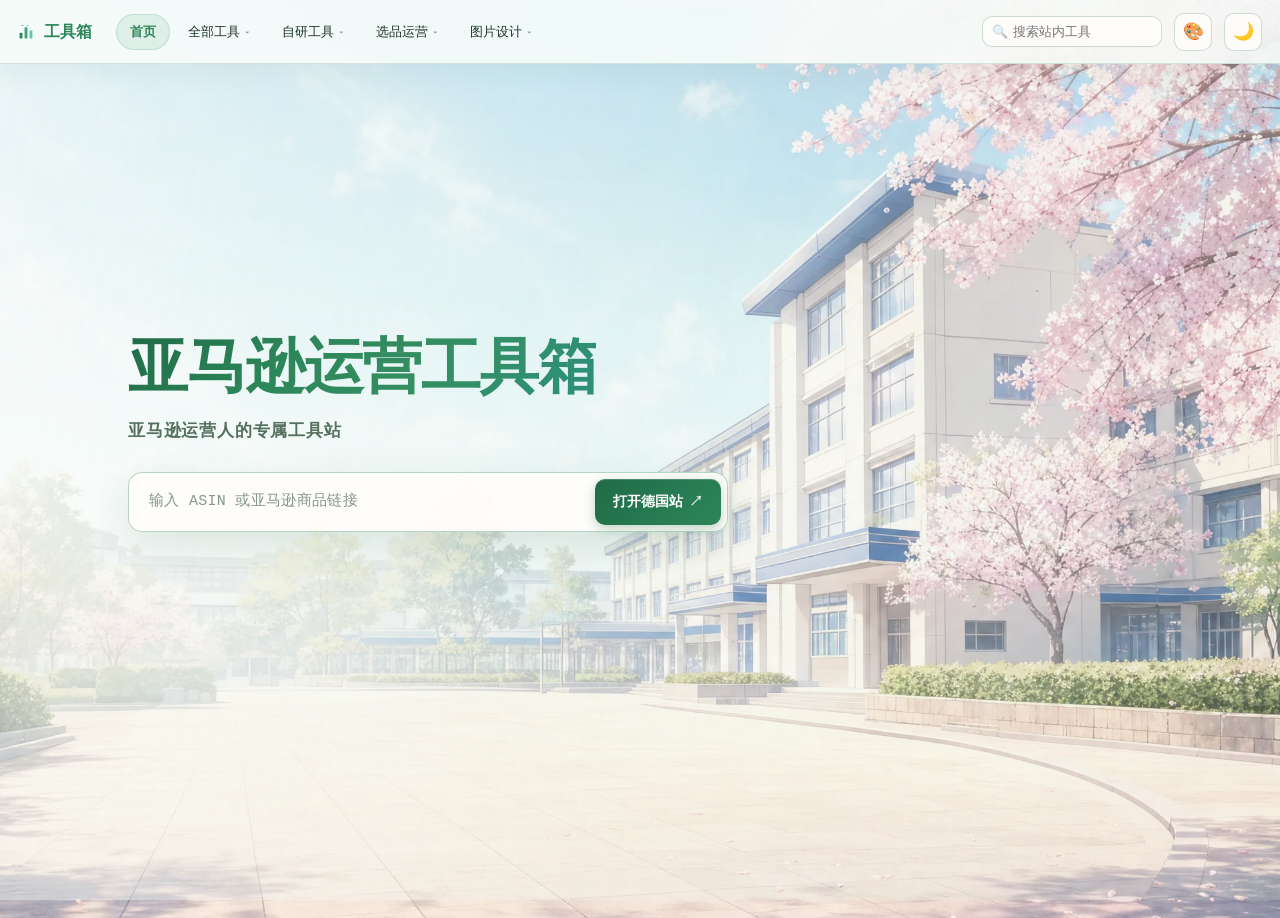
==== commit ecba1ece: "Update index.html" ====
--- a/index.html
+++ b/index.html
@@ -1,1368 +1,1314 @@
-  <!DOCTYPE html>
-  <html lang="zh-CN" data-theme="light">
-  <head>
-  <meta charset="UTF-8">
-  <meta name="viewport" content="width=device-width, initial-scale=1.0">
-  <title>亚马逊运营工具箱</title>
-  <meta name="description" content="自研工具 + 精选外部资源：利润计算、FBA 运费、Listing
-  提取、选品运营、图片设计，一站式亚马逊运营工具箱。">
-  <link rel="icon" href="data:image/svg+xml,%3Csvg xmlns='http://www.w3.org/2000/svg' viewBox='0 0 100 100'%3E%3Crect
-  x='10' y='55' width='18' height='35' rx='4' fill='%232d8659'/%3E%3Crect x='41' y='20' width='18' height='70' rx='4'
-  fill='%233ea471'/%3E%3Crect x='72' y='40' width='18' height='50' rx='4' fill='%235fcaa0'/%3E%3Cpath d='M20 12l8-8 8
-  8z' fill='%233ea471'/%3E%3Cpath d='M51 12l8-8 8 8z' fill='%235fcaa0'/%3E%3C/svg%3E">
-  <style>
+<!DOCTYPE html>
+<html lang="zh-CN" data-theme="light">
+<head>
+<meta charset="UTF-8">
+<meta name="viewport" content="width=device-width, initial-scale=1.0">
+<title>亚马逊运营工具箱</title>
+<meta name="description" content="自研工具 + 精选外部资源：利润计算、FBA 运费、Listing 提取、选品运营、图片设计，一站式亚马逊运营工具箱。">
+<link rel="icon" type="image/svg+xml" href="favicon.svg">
+<style>
+  :root{
+    --text:#1e3328; --muted:#56705f; --accent:#2d8659; --accent-soft:rgba(45,134,89,.10);
+    /* 第二强调色：樱花玫瑰。只用于次要信息（计数徽章/每日一签/外链箭头），主操作色仍是绿 */
+    --accent-2:#ad4f68; --accent-2-soft:rgba(173,79,104,.11); --accent-2-line:rgba(173,79,104,.26);
+    --card-bg:rgba(255,253,251,.86); --card-border:rgba(201,221,209,.55);
+    --topbar:rgba(248,252,250,.86); --input-bg:rgba(255,253,251,.9);
+    --tint-a:rgba(205,235,220,.48); --tint-b:rgba(170,220,195,.38); --tint-wash:rgba(205,235,220,.14);
+    --overlay:linear-gradient(135deg,var(--tint-a) 0%,var(--tint-b) 100%);
+    --bg-a:#dbeede; --bg-b:#f3faf5;
+    /* 灰度噪点：抹掉深色渐变在 8bit 下的带状色阶。
+       用独立文件而不是内联 data URI —— 超长 URL 一旦在复制时被硬换行，
+       插入引号内的换行会让整份样式表解析崩溃。 */
+    --noise:url("noise.svg");
+  }
+  [data-theme="dark"]{
+    --text:#e4f0e8; --muted:#9bb8a6; --accent:#63c48f; --accent-soft:rgba(99,196,143,.15);
+    --accent-2:#f0a8bc; --accent-2-soft:rgba(240,168,188,.14); --accent-2-line:rgba(240,168,188,.30);
+    --card-bg:rgba(24,38,30,.82); --card-border:rgba(90,140,110,.28);
+    --topbar:rgba(15,26,19,.82); --input-bg:rgba(30,45,36,.9);
+    --tint-a:rgba(10,24,17,.62); --tint-b:rgba(14,30,22,.52); --tint-wash:rgba(10,24,17,.20);
+    --bg-a:#13231a; --bg-b:#0e1c14;
+  }
+
+  /* 色调预设：对应背景图的三个主色 —— 樱花粉 / 薄荷绿（默认）/ 晴空蓝 */
+  [data-tint="sakura"]{ --tint-a:rgba(255,214,228,.50); --tint-b:rgba(255,188,212,.40); --tint-wash:rgba(255,206,224,.16); }
+  [data-tint="sakura"][data-theme="dark"]{ --tint-a:rgba(30,17,23,.62); --tint-b:rgba(38,21,29,.52); --tint-wash:rgba(40,21,29,.20); }
+  [data-tint="sky"]{ --tint-a:rgba(206,230,248,.50); --tint-b:rgba(176,212,244,.40); --tint-wash:rgba(198,226,246,.16); }
+  [data-tint="sky"][data-theme="dark"]{ --tint-a:rgba(12,20,30,.62); --tint-b:rgba(16,26,38,.52); --tint-wash:rgba(16,26,38,.20); }
+
+  *{box-sizing:border-box;margin:0;padding:0;}
+  html{scroll-behavior:smooth;}
+  body{
+    font-family:system-ui,-apple-system,"Segoe UI","Microsoft YaHei",sans-serif;
+    min-height:100vh;color:var(--text);line-height:1.6;
+    padding-top:64px;
+    -webkit-font-smoothing:antialiased;
+  }
+
+  #bg{position:fixed;left:0;right:0;top:0;height:110vh;z-index:-2;overflow:hidden;pointer-events:none;will-change:transform;}
+  .bg-slide{
+    position:absolute;inset:-20px;background-size:cover;background-position:center;
+    filter:blur(4px) saturate(1.05) brightness(1.02);transform:scale(1.05);
+    opacity:0;transition:opacity 1.8s ease-in-out;
+  }
+  .bg-slide.active{opacity:1;}
+  body::after{
+    content:"";position:fixed;inset:0;z-index:-1;
+    background:var(--overlay);
+  }
+
+  .topbar{
+    position:fixed;top:0;left:0;right:0;z-index:50;
+    background:transparent;border-bottom:1px solid transparent;
+    display:flex;align-items:center;gap:12px;
+    padding:10px 18px;
+    transition:background .3s, border-color .3s, backdrop-filter .3s;
+  }
+  .topbar.scrolled{
+    background:var(--topbar);backdrop-filter:blur(14px) saturate(1.4);
+    border-bottom:1px solid var(--card-border);
+  }
+  .topbar .brand{font-weight:800;font-size:15px;color:var(--accent);white-space:nowrap;}
+  .brand svg{vertical-align:-3px;margin-right:4px;}
+  .search-sm{position:relative;width:230px;max-width:34vw;}
+  .search-sm input{
+    width:100%;padding:7px 12px 7px 30px;border-radius:10px;
+    border:1px solid var(--card-border);background:var(--input-bg);color:var(--text);
+    font-size:13px;outline:none;transition:.2s;
+  }
+  .search-sm input:focus{border-color:var(--accent);box-shadow:0 0 0 3px var(--accent-soft);}
+  .search-sm .mag{position:absolute;left:10px;top:50%;transform:translateY(-50%);opacity:.45;font-size:13px;pointer-events:none;}
+  .iconbtn{
+    cursor:pointer;border:1px solid var(--card-border);background:var(--card-bg);
+    color:var(--text);width:38px;height:38px;border-radius:10px;font-size:17px;
+    display:flex;align-items:center;justify-content:center;transition:.2s;flex-shrink:0;
+  }
+  .iconbtn:hover{border-color:var(--accent);color:var(--accent);}
+
+  .wrap{max-width:1120px;margin:0 auto;padding:26px 20px 70px;position:relative;z-index:1;}
+
+  .hero{text-align:center;padding:36px 0 10px;}
+  .hero h1{font-size:clamp(30px,5.5vw,52px);font-weight:800;letter-spacing:1px;line-height:1.2;margin-bottom:12px;}
+  /* 浅色底：整个渐变压在深绿区间，最低一档 #358f63 仍有 3.65:1 */
+  .hero h1 .g{
+    background:linear-gradient(135deg,#1f6b47 0%,#2d8659 34%,#358f63 64%,#2b8f7a 100%);
+    -webkit-background-clip:text;background-clip:text;
+    -webkit-text-fill-color:transparent;
+  }
+  /* 深色底：标题背后是中灰，深绿会看不见，必须换成反向的亮绿渐变 */
+  [data-theme="dark"] .hero h1 .g{
+    background-image:linear-gradient(135deg,#8fe3b4 0%,#6ed39b 34%,#a8ecc6 64%,#7fdcd0 100%);
+  }
+
+  /* ===== ASIN → 亚马逊德国站 快速跳转 ===== */
+  .asin-wrap{max-width:560px;margin:28px auto 0;}
+  .asin-jump{
+    display:flex;align-items:center;gap:0;
+    background:var(--card-bg);border:1.5px solid var(--card-border);
+    border-radius:14px;padding:6px;
+    box-shadow:0 8px 28px rgba(0,60,30,.07),inset 0 1px 0 rgba(255,255,255,.5);
+    transition:border-color .2s, box-shadow .2s;
+  }
+  .asin-wrap:focus-within .asin-jump{
+    border-color:var(--accent);
+    box-shadow:0 0 0 3px var(--accent-soft),0 10px 30px rgba(45,134,89,.12);
+  }
+  /* 输入区 */
+  .asin-jump input{
+    flex:1;min-width:0;padding:12px 14px;border:none;background:transparent;
+    color:var(--text);
+    font-family:ui-monospace,SFMono-Regular,Consolas,"Courier New",monospace;
+    font-size:15px;font-weight:600;letter-spacing:.3px;outline:none;
+  }
+  .asin-jump input::placeholder{color:var(--muted);opacity:.72;font-weight:400;}
+  /* 跳转按钮 */
+  .asin-jump button{
+    cursor:pointer;border:none;border-radius:10px;height:46px;padding:0 18px;
+    font-size:14px;font-weight:600;color:#fff;
+    background:linear-gradient(135deg,#1f6b47,#2d8659);
+    box-shadow:0 4px 12px rgba(31,107,71,.28),inset 0 1px 0 rgba(255,255,255,.18);
+    transition:.2s;white-space:nowrap;display:flex;align-items:center;gap:6px;
+  }
+  .asin-jump button .aj-arrow{font-size:14px;opacity:.9;}
+  .asin-jump button:hover{filter:brightness(1.06);box-shadow:0 7px 20px rgba(45,134,89,.34);}
+  .asin-jump button:active{transform:translateY(1px);}
+  .asin-hint{min-height:18px;font-size:12px;color:#d3462f;padding:5px 6px 0;text-align:left;}
+  .asin-hint.ok{color:var(--accent);}
+  .pill{
+    cursor:pointer;padding:10px 20px;border-radius:999px;font-size:14px;font-weight:500;
+    border:1px solid var(--card-border);background:var(--card-bg);
+    color:var(--text);transition:.25s;user-select:none;
+    backdrop-filter:blur(10px);
+  }
+  .pill:hover{color:var(--accent);border-color:var(--accent);transform:translateY(-1px);}
+  .pill.active{
+    background:linear-gradient(135deg,#1f6b47,#2d8659);
+    border-color:transparent;
+    color:#fff;font-weight:600;
+    box-shadow:0 4px 16px rgba(31,107,71,.35);
+  }
+
+  .recent{margin-bottom:30px;display:none;}
+  .recent.show{display:block;}
+  .recent h2{font-size:13px;color:var(--muted);margin-bottom:10px;font-weight:600;display:flex;align-items:center;gap:6px;}
+  .recent .strip{display:flex;gap:10px;overflow-x:auto;padding-bottom:6px;}
+  .recent a{
+    flex:0 0 auto;display:flex;align-items:center;gap:8px;text-decoration:none;color:var(--text);
+    background:var(--card-bg);border:1px solid var(--card-border);border-radius:10px;
+    padding:8px 14px;font-size:13px;transition:.18s;
+  }
+  .recent a:hover{border-color:var(--accent-2);transform:translateY(-2px);}
+
+  .section{margin-bottom:42px;}
+  .section h2{font-size:18px;color:var(--text);font-weight:700;margin-bottom:16px;display:flex;align-items:center;gap:10px;}
+  .section h2 .cnt{
+    font-size:12px;font-weight:500;color:var(--accent-2);background:var(--accent-2-soft);
+    border-radius:999px;padding:3px 11px;margin-left:4px;
+  }
+  .section .desc{font-size:13px;color:var(--muted);margin:-8px 0 14px 2px;}
+
+  .tools{display:grid;gap:16px;grid-template-columns:repeat(auto-fill,minmax(220px,1fr));}
+  .tool{
+    display:flex;align-items:center;gap:16px;
+    position:relative;overflow:hidden;
+    text-decoration:none;color:inherit;
+    transition:.28s cubic-bezier(.2,.7,.3,1);
+    border-radius:var(--r-lg);
+    background:var(--card-bg);
+    padding:26px 24px;
+    border:1px solid var(--card-border);
+    box-shadow:0 6px 22px rgba(0,60,30,.05);
+  }
+  /* 悬停描边光圈：靠 mask 只保留 1.5px 的边框那一圈 */
+  .tool::before{
+    content:"";position:absolute;inset:0;border-radius:var(--r-lg);padding:1.5px;
+    -webkit-mask:linear-gradient(#fff 0 0) content-box,linear-gradient(#fff 0 0);
+    mask:linear-gradient(#fff 0 0) content-box,linear-gradient(#fff 0 0);
+    -webkit-mask-composite:xor;mask-composite:exclude;
+    opacity:0;transition:.3s;pointer-events:none;
+  }
+  .tool:hover::before{
+    background:linear-gradient(135deg,rgba(45,134,89,.45) 0%,rgba(110,211,155,.3) 50%,rgba(43,162,156,.4) 100%);
+    opacity:1;
+  }
+  .tool:focus-visible{outline:2px solid var(--accent);outline-offset:2px;}
+  /* 图标：小号 emoji 直接入卡，不套瓷块 */
+  .tool .ic{
+    display:flex;align-items:center;justify-content:center;
+    flex-shrink:0;line-height:1;
+    width:auto;height:auto;border-radius:0;
+    background:transparent;color:inherit;
+    font-size:26px;box-shadow:none;
+  }
+  .tool .txt{flex:1;min-width:0;}
+  .tool .n{font-size:15px;font-weight:700;color:var(--text);margin-bottom:4px;display:flex;align-items:center;gap:5px;}
+  .tool:hover .n{color:var(--accent);}
+  .tool .d{font-size:12.5px;color:var(--muted);overflow:hidden;text-overflow:ellipsis;white-space:nowrap;line-height:1.4;}
+  .tool .ext{font-size:10px;color:var(--accent-2);opacity:.8;margin-left:4px;}
+
+  .tool{opacity:0;}
+  .tool.rise{animation:riseIn .6s cubic-bezier(.2,.7,.3,1) forwards;}
+  @keyframes riseIn{
+    from{opacity:0;transform:translateY(28px);}
+    to{opacity:1;transform:translateY(0);}
+  }
+  body.ready .tool{opacity:1;animation:none;}
+
+  .none{display:none;text-align:center;color:var(--muted);padding:40px 10px;font-size:14px;}
+  .none.show{display:block;}
+
+  footer{text-align:center;color:var(--muted);font-size:12px;margin-top:30px;opacity:.7;}
+  .daily{
+    max-width:520px;margin:34px auto 0;text-align:center;
+    color:var(--accent-2);font-size:13px;
+    background:var(--card-bg);border:1px solid var(--accent-2-line);
+    border-radius:999px;padding:10px 22px;backdrop-filter:blur(8px);
+  }
+
+  /* 落樱花动画：桌面专属 */
+  #petals{position:fixed;inset:0;z-index:0;pointer-events:none;overflow:hidden;display:none;}
+  @media (pointer:fine) and (min-width:561px){
+    #petals{display:block;}
+  }
+  .petal{
+    position:absolute;top:-6vh;left:0;pointer-events:none;will-change:transform;
+    animation:fall var(--dur,9s) linear var(--delay,0s) forwards;
+  }
+  @keyframes fall{
+    from{transform:translate3d(0,0,0);}
+    to{transform:translate3d(0,116vh,0);}
+  }
+  .petal i{
+    display:block;width:var(--size,14px);height:var(--size,14px);
+    background:var(--c,linear-gradient(135deg,#ffd9e8,#ff9ec4));
+    border-radius:85% 0 85% 0;
+    opacity:var(--opacity,.8);
+    animation:sway var(--swaydur,3.5s) ease-in-out 0s infinite alternate;
+  }
+  @keyframes sway{
+    from{transform:translateX(calc(var(--sway,30px) * -1)) rotate(0deg);}
+    to{transform:translateX(var(--sway,30px)) rotate(var(--rot,300deg));}
+  }
+  @media (max-width:680px){
+    .topbar .brand span{display:none;}
+    .topbar .pills{display:none;}
+    .nav-dropdown{display:none;}
+    .hero-copy{display:contents;}
+    .hero-subtitle{display:none;}
+    /* 竖屏裁切：往右偏让樱花树和教学楼进画面；模糊调轻一点，场景才认得出来 */
+    .bg-slide{
+      background-position:74% center;
+      filter:blur(2.5px) saturate(1.06) brightness(1.04);
+    }
+    body::after{
+      background:
+        var(--overlay),
+        linear-gradient(180deg,
+          rgba(250,253,251,.46) 0%,
+          rgba(247,252,249,.34) 42%,
+          rgba(243,251,247,.52) 100%);
+    }
+    [data-theme="dark"] body::after{
+      background-image:
+        var(--noise),
+        var(--overlay),
+        linear-gradient(180deg,
+          rgba(9,20,14,.56) 0%,
+          rgba(11,24,17,.46) 42%,
+          rgba(13,28,20,.62) 100%);
+      background-repeat:repeat,no-repeat,no-repeat;
+    }
+  }
+  @media (max-width:560px){
+    .topbar{gap:8px;padding:8px 10px;}
+    .search-sm{flex:1;max-width:none;}
+    .tools{grid-template-columns:1fr;}
+    .wrap{padding:20px 14px 60px;}
+  }
+
+  /* ===== 圆角 / 间距 统一 ===== */
+  :root{ --r-sm:10px; --r-lg:18px; }
+  body{ background:linear-gradient(180deg,var(--bg-b) 0%,var(--bg-b) 55%,var(--bg-a) 100%); }
+  .hero h1{ text-wrap:balance; letter-spacing:.5px; }
+  .hero{ position:relative; }
+  .iconbtn{ border-radius:var(--r-sm); }
+  .section h2{ letter-spacing:.3px; }
+  .daily{ opacity:.9; }
+
+  /* ===== 卡片悬停 / 深色态 ===== */
+  .tool:hover{
+    transform:translateY(-3px);
+    border-color:var(--accent);
+    background:var(--card-bg);
+    box-shadow:0 0 0 3px var(--accent-soft),0 14px 34px rgba(45,134,89,.14);
+  }
+  [data-theme="dark"] .tool{
+    background:rgba(24,38,30,.72);
+    border-color:var(--card-border);
+    /* 只有深色下卡片才真的半透明（72%），模糊看得出来，保留 */
+    backdrop-filter:blur(12px) saturate(1.3);
+  }
+  [data-theme="dark"] .tool:hover{
+    border-color:var(--accent);
+    background:rgba(24,38,30,.72);
+    box-shadow:0 0 0 3px rgba(110,211,155,.16),0 14px 34px rgba(0,0,0,.4);
+  }
+
+  /* ===== 桌面全屏首屏：导航在顶栏，工具从第二屏开始 ===== */
+  @media (min-width:681px){
     :root{
-      --text:#1e3328; --muted:#56705f; --accent:#2d8659; --accent-soft:rgba(45,134,89,.10);
-      /* 第二强调色：樱花玫瑰。只用于次要信息（计数徽章/每日一签/外链箭头），主操作色仍是绿 */
-      --accent-2:#ad4f68; --accent-2-soft:rgba(173,79,104,.11); --accent-2-line:rgba(173,79,104,.26);
-      --card-bg:rgba(255,253,251,.86); --card-border:rgba(201,221,209,.55);
-      --topbar:rgba(248,252,250,.86); --input-bg:rgba(255,253,251,.9);
-      --tint-a:rgba(205,235,220,.48); --tint-b:rgba(170,220,195,.38); --tint-wash:rgba(205,235,220,.14);
-      --overlay:linear-gradient(135deg,var(--tint-a) 0%,var(--tint-b) 100%);
-      --bg-a:#dbeede; --bg-b:#f3faf5;
-      /* ~5% 灰度噪点：抹掉深色渐变在 8bit 下的带状色阶 */
-      --noise:url("data:image/svg+xml,%3Csvg xmlns='http://www.w3.org/2000/svg' width='140' height='140'%3E%3Cfilter
-  id='n'%3E%3CfeTurbulence type='fractalNoise' baseFrequency='0.9' numOctaves='3'
-  stitchTiles='stitch'/%3E%3CfeColorMatrix type='saturate' values='0'/%3E%3CfeComponentTransfer%3E%3CfeFuncA
-  type='linear' slope='0.055'/%3E%3C/feComponentTransfer%3E%3C/filter%3E%3Crect width='140' height='140'
-  filter='url(%23n)'/%3E%3C/svg%3E");
-    }
-    [data-theme="dark"]{
-      --text:#e4f0e8; --muted:#9bb8a6; --accent:#63c48f; --accent-soft:rgba(99,196,143,.15);
-      --accent-2:#f0a8bc; --accent-2-soft:rgba(240,168,188,.14); --accent-2-line:rgba(240,168,188,.30);
-      --card-bg:rgba(24,38,30,.82); --card-border:rgba(90,140,110,.28);
-      --topbar:rgba(15,26,19,.82); --input-bg:rgba(30,45,36,.9);
-      --tint-a:rgba(10,24,17,.62); --tint-b:rgba(14,30,22,.52); --tint-wash:rgba(10,24,17,.20);
-      --bg-a:#13231a; --bg-b:#0e1c14;
-    }
-
-    /* 色调预设：对应背景图的三个主色 —— 樱花粉 / 薄荷绿（默认）/ 晴空蓝 */
-    [data-tint="sakura"]{ --tint-a:rgba(255,214,228,.50); --tint-b:rgba(255,188,212,.40);
-  --tint-wash:rgba(255,206,224,.16); }
-    [data-tint="sakura"][data-theme="dark"]{ --tint-a:rgba(30,17,23,.62); --tint-b:rgba(38,21,29,.52);
-  --tint-wash:rgba(40,21,29,.20); }
-    [data-tint="sky"]{ --tint-a:rgba(206,230,248,.50); --tint-b:rgba(176,212,244,.40);
-  --tint-wash:rgba(198,226,246,.16); }
-    [data-tint="sky"][data-theme="dark"]{ --tint-a:rgba(12,20,30,.62); --tint-b:rgba(16,26,38,.52);
-  --tint-wash:rgba(16,26,38,.20); }
-
-    *{box-sizing:border-box;margin:0;padding:0;}
-    html{scroll-behavior:smooth;}
-    body{
-      font-family:system-ui,-apple-system,"Segoe UI","Microsoft YaHei",sans-serif;
-      min-height:100vh;color:var(--text);line-height:1.6;
-      padding-top:64px;
-      -webkit-font-smoothing:antialiased;
-    }
-
-    #bg{position:fixed;left:0;right:0;top:0;height:110vh;z-index:-2;overflow:hidden;pointer-events:none;will-change:tran
-  sform;}
+      --card-bg:rgba(255,253,251,.94);
+      --card-border:rgba(184,211,195,.72);
+    }
+    [data-theme="dark"]{--card-bg:rgba(24,38,30,.90);}
+    /* 桌面端：樱花校园实拍背景，不再用 CSS 渐变顶掉图片 */
     .bg-slide{
-      position:absolute;inset:-20px;background-size:cover;background-position:center;
-      filter:blur(4px) saturate(1.05) brightness(1.02);transform:scale(1.05);
-      opacity:0;transition:opacity 1.8s ease-in-out;
-    }
-    .bg-slide.active{opacity:1;}
+      filter:none;
+      transform:none;
+    }
+    /* 整屏只留一层很淡的横向柔化，护文字主要靠下面 .hero-copy::before 的光斑。
+       注意不要叠 --overlay（薄荷色调 48% 不透明），会把樱花的粉色洗成绿色。 */
     body::after{
-      content:"";position:fixed;inset:0;z-index:-1;
-      background:var(--overlay);
-    }
-
+      /* background-color 画在所有 background-image 之下 = 直接给照片上一层极淡色调，
+         这样桌面端的 🎨 色调按钮才真正有效 */
+      background-color:var(--tint-wash);
+      background-image:linear-gradient(100deg,
+        rgba(252,253,252,.40) 0%,
+        rgba(250,252,251,.28) 32%,
+        rgba(248,251,250,.13) 62%,
+        rgba(246,250,249,.02) 100%);
+      background-repeat:no-repeat;
+    }
+    /* 深色：保持原有的暗罩层次（浅色文字必须有足够暗底），只叠一层噪点消色阶 */
+    [data-theme="dark"] body::after{
+      background-color:var(--tint-wash);
+      background-image:
+        var(--noise),
+        linear-gradient(100deg,
+          rgba(8,19,13,.86) 0%,
+          rgba(10,23,16,.74) 28%,
+          rgba(12,27,19,.52) 52%,
+          rgba(14,30,22,.32) 76%,
+          rgba(16,33,24,.20) 100%);
+      background-repeat:repeat,no-repeat;
+    }
     .topbar{
-      position:fixed;top:0;left:0;right:0;z-index:50;
-      background:transparent;border-bottom:1px solid transparent;
-      display:flex;align-items:center;gap:12px;
-      padding:10px 18px;
-      transition:background .3s, border-color .3s, backdrop-filter .3s;
-    }
-    .topbar.scrolled{
-      background:var(--topbar);backdrop-filter:blur(14px) saturate(1.4);
-      border-bottom:1px solid var(--card-border);
-    }
-    .topbar .brand{font-weight:800;font-size:15px;color:var(--accent);white-space:nowrap;}
-    .brand svg{vertical-align:-3px;margin-right:4px;}
-    .search-sm{position:relative;width:230px;max-width:34vw;}
-    .search-sm input{
-      width:100%;padding:7px 12px 7px 30px;border-radius:10px;
-      border:1px solid var(--card-border);background:var(--input-bg);color:var(--text);
-      font-size:13px;outline:none;transition:.2s;
-    }
-    .search-sm input:focus{border-color:var(--accent);box-shadow:0 0 0 3px var(--accent-soft);}
-    .search-sm
-  .mag{position:absolute;left:10px;top:50%;transform:translateY(-50%);opacity:.45;font-size:13px;pointer-events:none;}
-    .iconbtn{
-      cursor:pointer;border:1px solid var(--card-border);background:var(--card-bg);
-      color:var(--text);width:38px;height:38px;border-radius:10px;font-size:17px;
-      display:flex;align-items:center;justify-content:center;transition:.2s;flex-shrink:0;
-    }
-    .iconbtn:hover{border-color:var(--accent);color:var(--accent);}
-
-    .wrap{max-width:1120px;margin:0 auto;padding:26px 20px 70px;position:relative;z-index:1;}
-
-    .hero{text-align:center;padding:36px 0 10px;}
-    .hero h1{font-size:clamp(30px,5.5vw,52px);font-weight:800;letter-spacing:1px;line-height:1.2;margin-bottom:12px;}
-    /* 浅色底：整个渐变压在深绿区间，最低一档 #358f63 仍有 3.65:1 */
-    .hero h1 .g{
-      background:linear-gradient(135deg,#1f6b47 0%,#2d8659 34%,#358f63 64%,#2b8f7a 100%);
-      -webkit-background-clip:text;background-clip:text;
-      -webkit-text-fill-color:transparent;
-    }
-    /* 深色底：标题背后是中灰，深绿会看不见，必须换成反向的亮绿渐变 */
-    [data-theme="dark"] .hero h1 .g{
-      background-image:linear-gradient(135deg,#8fe3b4 0%,#6ed39b 34%,#a8ecc6 64%,#7fdcd0 100%);
-    }
-
-    /* ===== ASIN → 亚马逊德国站 快速跳转 ===== */
-    .asin-wrap{max-width:560px;margin:28px auto 0;}
+      height:64px;
+      padding:0 18px;
+      background:rgba(248,252,250,.88);
+      border-bottom-color:rgba(184,211,195,.56);
+      backdrop-filter:blur(16px) saturate(1.3);
+      box-shadow:0 8px 28px rgba(31,70,48,.05);
+    }
+    [data-theme="dark"] .topbar{background:rgba(15,26,19,.84);}
+    .topbar .brand{font-size:16px;margin-right:12px;}
+    .topbar .pills{
+      display:flex;
+      align-items:center;
+      gap:4px;
+      margin:0;
+    }
+    .topbar .pill{
+      display:inline-flex;
+      align-items:center;
+      justify-content:center;
+      padding:8px 13px;
+      border-color:transparent;
+      background:transparent;
+      backdrop-filter:none;
+      box-shadow:none;
+      font-size:13px;
+    }
+    .topbar .pill:not([data-cat="home"])::after{
+      content:"▾";
+      margin-left:5px;
+      font-size:9px;
+      opacity:.48;
+    }
+    .topbar .pill:hover{
+      transform:none;
+      background:var(--accent-soft);
+    }
+    .topbar .pill.active{
+      color:var(--accent);
+      border-color:rgba(45,134,89,.16);
+      background:var(--accent-soft);
+      box-shadow:none;
+    }
+    .topbar .search-sm{width:180px;max-width:none;}
+    .nav-dropdown{
+      position:absolute;
+      top:63px;
+      left:110px;
+      z-index:70;
+      width:min(760px,calc(100vw - 220px));
+      padding-top:8px;
+      opacity:0;
+      visibility:hidden;
+      pointer-events:none;
+      transform:translateY(-8px);
+      transition:opacity .18s ease,transform .18s ease,visibility .18s;
+    }
+    .nav-dropdown.is-all{width:min(930px,calc(100vw - 220px));}
+    .nav-dropdown.open{
+      opacity:1;
+      visibility:visible;
+      pointer-events:auto;
+      transform:translateY(0);
+    }
+    .nav-dropdown-panel{
+      padding:18px;
+      border:1px solid rgba(174,207,188,.78);
+      border-radius:18px;
+      background:rgba(250,253,251,.96);
+      box-shadow:0 24px 60px rgba(28,67,45,.18),inset 0 1px 0 rgba(255,255,255,.9);
+    }
+    [data-theme="dark"] .nav-dropdown-panel{
+      border-color:rgba(110,211,155,.2);
+      background:rgba(19,32,24,.96);
+      box-shadow:0 24px 60px rgba(0,0,0,.46);
+    }
+    .nav-dropdown-groups{display:grid;grid-template-columns:1fr;gap:18px;}
+    .nav-dropdown.is-all .nav-dropdown-groups{grid-template-columns:repeat(3,minmax(0,1fr));}
+    .nav-menu-group h3{
+      margin:0 0 10px 4px;
+      color:var(--text);
+      font-size:13px;
+      font-weight:750;
+    }
+    .nav-menu-links{display:grid;grid-template-columns:repeat(2,minmax(0,1fr));gap:5px;}
+    .nav-dropdown.is-all .nav-menu-links{grid-template-columns:1fr;}
+    .nav-menu-link{
+      display:flex;
+      align-items:center;
+      gap:10px;
+      min-width:0;
+      padding:10px;
+      border-radius:11px;
+      color:var(--text);
+      text-decoration:none;
+      transition:background .16s ease,color .16s ease;
+    }
+    .nav-menu-link:hover,.nav-menu-link:focus-visible{
+      color:var(--accent);
+      background:var(--accent-soft);
+      outline:none;
+    }
+    .nav-menu-icon{width:24px;flex:0 0 24px;text-align:center;font-size:17px;}
+    .nav-menu-copy{min-width:0;}
+    .nav-menu-name{display:block;font-size:13px;font-weight:700;white-space:nowrap;overflow:hidden;text-overflow:ellipsis;}
+    .nav-menu-desc{display:block;margin-top:1px;color:var(--muted);font-size:11px;white-space:nowrap;overflow:hidden;text-overflow:ellipsis;}
+    .wrap{max-width:1120px;padding:0 20px;}
+    .hero{
+      min-height:calc(100vh - 64px);
+      display:grid;
+      /* 立绘已移除，不再需要第二列 */
+      grid-template-columns:minmax(0,1fr);
+      align-items:center;
+      gap:22px;
+      padding:0 10px 0 28px;
+      text-align:left;
+      overflow:hidden;
+      isolation:isolate;
+      animation:viewEnter .42s cubic-bezier(.2,.75,.25,1) both;
+    }
+    /* 原来这里有一圈 .hero::before 柔光（640px 径向渐变，给立绘当背光）。
+       立绘移除后实测：浅色模式下影响仅 -1.0（等于没有），
+       深色模式下却让右下角平均亮度 +17.2、单像素最大差 89 —— 变成一团突兀亮斑，故删除。 */
+    .hero-copy{
+      position:relative;
+      z-index:2;
+      align-self:center;
+      padding-bottom:20px;
+      transform:translateY(-30px);
+    }
+    /* 说明：这里本来想用「文字背后的椭圆光斑」替代通铺渐变，但试过不行 ——
+       文字块左边距 hero 只有 28px、右边界 741px 又紧贴立绘（743px 起），
+       能盖住标题的光斑必然糊到立绘，且左缘会被 .hero 的 overflow:hidden 裁出硬边。
+       所以改为把整屏线性罩调淡收紧（见下方 body::after）。 */
+    .hero h1{
+      max-width:660px;
+      margin:0;
+      font-size:clamp(52px,4.7vw,63px);
+      line-height:1.08;
+      letter-spacing:-1.5px;
+      text-wrap:balance;
+    }
+    .hero-subtitle{
+      margin-top:18px;
+      color:var(--muted);
+      font-size:17px;
+      font-weight:600;
+      letter-spacing:.8px;
+    }
+    .asin-wrap{
+      max-width:600px;
+      margin:27px 0 0;
+    }
+    .hero-copy .recent{
+      max-width:600px;
+      margin:15px 0 0 2px;
+    }
+    .hero-copy .recent.show{
+      display:flex;
+      align-items:center;
+      gap:16px;
+      width:auto;
+      max-width:600px;
+      padding:0;
+      border:0;
+      border-radius:0;
+      background:transparent;
+      box-shadow:none;
+      backdrop-filter:none;
+    }
+    .hero-copy .recent h2{
+      margin:0;
+      color:var(--muted);
+      font-size:12.5px;
+      font-weight:600;
+      white-space:nowrap;
+      opacity:.78;
+    }
+    .hero-copy .recent .strip{gap:16px;padding:0;overflow:visible;}
+    .hero-copy .recent a{
+      position:relative;
+      padding:0;
+      border:0;
+      background:transparent;
+      box-shadow:none;
+      border-radius:0;
+      color:var(--muted);
+      font-size:12.5px;
+    }
+    .hero-copy .recent a span:first-child{display:none;}
+    .hero-copy .recent a:hover{
+      color:var(--accent-2);
+      background:transparent;
+      transform:none;
+    }
     .asin-jump{
-      display:flex;align-items:center;gap:0;
-      background:var(--card-bg);border:1.5px solid var(--card-border);
-      border-radius:14px;padding:6px;
-      box-shadow:0 8px 28px rgba(0,60,30,.07),inset 0 1px 0 rgba(255,255,255,.5);
-      transition:border-color .2s, box-shadow .2s;
-    }
-    .asin-wrap:focus-within .asin-jump{
-      border-color:var(--accent);
-      box-shadow:0 0 0 3px var(--accent-soft),0 10px 30px rgba(45,134,89,.12);
-    }
-    /* 输入区 */
-    .asin-jump input{
-      flex:1;min-width:0;padding:12px 14px;border:none;background:transparent;
-      color:var(--text);
-      font-family:ui-monospace,SFMono-Regular,Consolas,"Courier New",monospace;
-      font-size:15px;font-weight:600;letter-spacing:.3px;outline:none;
-    }
-    .asin-jump input::placeholder{color:var(--muted);opacity:.72;font-weight:400;}
-    /* 跳转按钮 */
-    .asin-jump button{
-      cursor:pointer;border:none;border-radius:10px;height:46px;padding:0 18px;
-      font-size:14px;font-weight:600;color:#fff;
-      background:linear-gradient(135deg,#1f6b47,#2d8659);
-      box-shadow:0 4px 12px rgba(31,107,71,.28),inset 0 1px 0 rgba(255,255,255,.18);
-      transition:.2s;white-space:nowrap;display:flex;align-items:center;gap:6px;
-    }
-    .asin-jump button .aj-arrow{font-size:14px;opacity:.9;}
-    .asin-jump button:hover{filter:brightness(1.06);box-shadow:0 7px 20px rgba(45,134,89,.34);}
-    .asin-jump button:active{transform:translateY(1px);}
-    .asin-hint{min-height:18px;font-size:12px;color:#d3462f;padding:5px 6px 0;text-align:left;}
-    .asin-hint.ok{color:var(--accent);}
-    .pill{
-      cursor:pointer;padding:10px 20px;border-radius:999px;font-size:14px;font-weight:500;
-      border:1px solid var(--card-border);background:var(--card-bg);
-      color:var(--text);transition:.25s;user-select:none;
-      backdrop-filter:blur(10px);
-    }
-    .pill:hover{color:var(--accent);border-color:var(--accent);transform:translateY(-1px);}
-    .pill.active{
-      background:linear-gradient(135deg,#1f6b47,#2d8659);
-      border-color:transparent;
-      color:#fff;font-weight:600;
-      box-shadow:0 4px 16px rgba(31,107,71,.35);
-    }
-
-    .recent{margin-bottom:30px;display:none;}
-    .recent.show{display:block;}
-    .recent
-  h2{font-size:13px;color:var(--muted);margin-bottom:10px;font-weight:600;display:flex;align-items:center;gap:6px;}
-    .recent .strip{display:flex;gap:10px;overflow-x:auto;padding-bottom:6px;}
-    .recent a{
-      flex:0 0 auto;display:flex;align-items:center;gap:8px;text-decoration:none;color:var(--text);
-      background:var(--card-bg);border:1px solid var(--card-border);border-radius:10px;
-      padding:8px 14px;font-size:13px;transition:.18s;
-    }
-    .recent a:hover{border-color:var(--accent-2);transform:translateY(-2px);}
-
-    .section{margin-bottom:42px;}
-    .section
-  h2{font-size:18px;color:var(--text);font-weight:700;margin-bottom:16px;display:flex;align-items:center;gap:10px;}
-    .section h2 .cnt{
-      font-size:12px;font-weight:500;color:var(--accent-2);background:var(--accent-2-soft);
-      border-radius:999px;padding:3px 11px;margin-left:4px;
-    }
-    .section .desc{font-size:13px;color:var(--muted);margin:-8px 0 14px 2px;}
-
-    .tools{display:grid;gap:16px;grid-template-columns:repeat(auto-fill,minmax(220px,1fr));}
-    .tool{
-      display:flex;align-items:center;gap:16px;
-      position:relative;overflow:hidden;
-      text-decoration:none;color:inherit;
-      transition:.28s cubic-bezier(.2,.7,.3,1);
-      border-radius:var(--r-lg);
-      background:var(--card-bg);
-      padding:26px 24px;
-      border:1px solid var(--card-border);
-      box-shadow:0 6px 22px rgba(0,60,30,.05);
-    }
-    /* 悬停描边光圈：靠 mask 只保留 1.5px 的边框那一圈 */
-    .tool::before{
-      content:"";position:absolute;inset:0;border-radius:var(--r-lg);padding:1.5px;
-      -webkit-mask:linear-gradient(#fff 0 0) content-box,linear-gradient(#fff 0 0);
-      mask:linear-gradient(#fff 0 0) content-box,linear-gradient(#fff 0 0);
-      -webkit-mask-composite:xor;mask-composite:exclude;
-      opacity:0;transition:.3s;pointer-events:none;
-    }
-    .tool:hover::before{
-      background:linear-gradient(135deg,rgba(45,134,89,.45) 0%,rgba(110,211,155,.3) 50%,rgba(43,162,156,.4) 100%);
-      opacity:1;
-    }
-    .tool:focus-visible{outline:2px solid var(--accent);outline-offset:2px;}
-    /* 图标：小号 emoji 直接入卡，不套瓷块 */
-    .tool .ic{
-      display:flex;align-items:center;justify-content:center;
-      flex-shrink:0;line-height:1;
-      width:auto;height:auto;border-radius:0;
-      background:transparent;color:inherit;
-      font-size:26px;box-shadow:none;
-    }
-    .tool .txt{flex:1;min-width:0;}
-    .tool
-  .n{font-size:15px;font-weight:700;color:var(--text);margin-bottom:4px;display:flex;align-items:center;gap:5px;}
-    .tool:hover .n{color:var(--accent);}
-    .tool
-  .d{font-size:12.5px;color:var(--muted);overflow:hidden;text-overflow:ellipsis;white-space:nowrap;line-height:1.4;}
-    .tool .ext{font-size:10px;color:var(--accent-2);opacity:.8;margin-left:4px;}
-
-    .tool{opacity:0;}
-    .tool.rise{animation:riseIn .6s cubic-bezier(.2,.7,.3,1) forwards;}
-    @keyframes riseIn{
-      from{opacity:0;transform:translateY(28px);}
+      background:rgba(255,253,251,.93);
+      border-color:rgba(166,205,182,.82);
+      box-shadow:0 16px 44px rgba(31,86,55,.13),inset 0 1px 0 rgba(255,255,255,.9);
+    }
+    [data-theme="dark"] .asin-jump{background:rgba(24,38,30,.93);}
+    #petals{opacity:.8;}
+    .tools-area{
+      display:none;
+      position:relative;
+      isolation:isolate;
+      min-height:calc(100vh - 64px);
+      padding:52px 0 44px;
+    }
+    body.tool-view .hero{display:none;}
+    body.tool-view .tools-area{
+      display:flex;
+      flex-direction:column;
+      justify-content:center;
+      animation:viewEnter .42s cubic-bezier(.2,.75,.25,1) both;
+    }
+    body.tool-view #petals{opacity:.32;}
+    .tools-area::before{
+      content:"";
+      position:absolute;
+      inset:0 calc(50% - 50vw);
+      z-index:-1;
+      border-top:1px solid rgba(172,207,187,.5);
+      /* 面板本身已 80% 不透明，模糊几乎看不出来，但它是全屏尺寸 ——
+         实测这层 backdrop-filter 是切换分类卡顿的主因，故移除，改用它自己撑起磨砂感 */
+      background:rgba(239,249,243,.86);
+      box-shadow:0 -18px 50px rgba(34,86,56,.06);
+    }
+    [data-theme="dark"] .tools-area::before{background:rgba(15,28,20,.84);}
+    .recent,.section{scroll-margin-top:88px;}
+    .section[data-cat="self"] .tools{grid-template-columns:repeat(6,minmax(0,1fr));}
+    .section[data-cat="self"] .tool{grid-column:span 2;}
+    .section[data-cat="self"] .tool:nth-child(n+4){grid-column:span 3;}
+    .section[data-cat="ops"] .tools,
+    .section[data-cat="design"] .tools{grid-template-columns:repeat(4,minmax(0,1fr));}
+    .tool{min-height:104px;padding:24px 22px;}
+    .daily{background:rgba(255,253,251,.88);}
+    footer{opacity:.82;}
+    @keyframes viewEnter{
+      from{opacity:0;transform:translateY(18px);}
       to{opacity:1;transform:translateY(0);}
     }
-    body.ready .tool{opacity:1;animation:none;}
-
-    .none{display:none;text-align:center;color:var(--muted);padding:40px 10px;font-size:14px;}
-    .none.show{display:block;}
-
-    footer{text-align:center;color:var(--muted);font-size:12px;margin-top:30px;opacity:.7;}
-    .daily{
-      max-width:520px;margin:34px auto 0;text-align:center;
-      color:var(--accent-2);font-size:13px;
-      background:var(--card-bg);border:1px solid var(--accent-2-line);
-      border-radius:999px;padding:10px 22px;backdrop-filter:blur(8px);
-    }
-
-    /* 落樱花动画：桌面专属 */
-    #petals{position:fixed;inset:0;z-index:0;pointer-events:none;overflow:hidden;display:none;}
-    @media (pointer:fine) and (min-width:561px){
-      #petals{display:block;}
-    }
-    .petal{
-      position:absolute;top:-6vh;left:0;pointer-events:none;will-change:transform;
-      animation:fall var(--dur,9s) linear var(--delay,0s) forwards;
-    }
-    @keyframes fall{
-      from{transform:translate3d(0,0,0);}
-      to{transform:translate3d(0,116vh,0);}
-    }
-    .petal i{
-      display:block;width:var(--size,14px);height:var(--size,14px);
-      background:var(--c,linear-gradient(135deg,#ffd9e8,#ff9ec4));
-      border-radius:85% 0 85% 0;
-      opacity:var(--opacity,.8);
-      animation:sway var(--swaydur,3.5s) ease-in-out 0s infinite alternate;
-    }
-    @keyframes sway{
-      from{transform:translateX(calc(var(--sway,30px) * -1)) rotate(0deg);}
-      to{transform:translateX(var(--sway,30px)) rotate(var(--rot,300deg));}
-    }
-    @media (max-width:680px){
-      .topbar .brand span{display:none;}
-      .topbar .pills{display:none;}
-      .nav-dropdown{display:none;}
-      .hero-copy{display:contents;}
-      .hero-subtitle{display:none;}
-      /* 竖屏裁切：往右偏让樱花树和教学楼进画面；模糊调轻一点，场景才认得出来 */
-      .bg-slide{
-        background-position:74% center;
-        filter:blur(2.5px) saturate(1.06) brightness(1.04);
-      }
-      body::after{
-        background:
-          var(--overlay),
-          linear-gradient(180deg,
-            rgba(250,253,251,.46) 0%,
-            rgba(247,252,249,.34) 42%,
-            rgba(243,251,247,.52) 100%);
-      }
-      [data-theme="dark"] body::after{
-        background-image:
-          var(--noise),
-          var(--overlay),
-          linear-gradient(180deg,
-            rgba(9,20,14,.56) 0%,
-            rgba(11,24,17,.46) 42%,
-            rgba(13,28,20,.62) 100%);
-        background-repeat:repeat,no-repeat,no-repeat;
-      }
-    }
-    @media (max-width:560px){
-      .topbar{gap:8px;padding:8px 10px;}
-      .search-sm{flex:1;max-width:none;}
-      .tools{grid-template-columns:1fr;}
-      .wrap{padding:20px 14px 60px;}
-    }
-
-    /* ===== 圆角 / 间距 统一 ===== */
-    :root{ --r-sm:10px; --r-lg:18px; }
-    body{ background:linear-gradient(180deg,var(--bg-b) 0%,var(--bg-b) 55%,var(--bg-a) 100%); }
-    .hero h1{ text-wrap:balance; letter-spacing:.5px; }
-    .hero{ position:relative; }
-    .iconbtn{ border-radius:var(--r-sm); }
-    .section h2{ letter-spacing:.3px; }
-    .daily{ opacity:.9; }
-
-    /* ===== 卡片悬停 / 深色态 ===== */
-    .tool:hover{
-      transform:translateY(-3px);
-      border-color:var(--accent);
-      background:var(--card-bg);
-      box-shadow:0 0 0 3px var(--accent-soft),0 14px 34px rgba(45,134,89,.14);
-    }
-    [data-theme="dark"] .tool{
-      background:rgba(24,38,30,.72);
-      border-color:var(--card-border);
-      /* 只有深色下卡片才真的半透明（72%），模糊看得出来，保留 */
-      backdrop-filter:blur(12px) saturate(1.3);
-    }
-    [data-theme="dark"] .tool:hover{
-      border-color:var(--accent);
-      background:rgba(24,38,30,.72);
-      box-shadow:0 0 0 3px rgba(110,211,155,.16),0 14px 34px rgba(0,0,0,.4);
-    }
-
-    /* ===== 桌面全屏首屏：导航在顶栏，工具从第二屏开始 ===== */
-    @media (min-width:681px){
-      :root{
-        --card-bg:rgba(255,253,251,.94);
-        --card-border:rgba(184,211,195,.72);
-      }
-      [data-theme="dark"]{--card-bg:rgba(24,38,30,.90);}
-      /* 桌面端：樱花校园实拍背景，不再用 CSS 渐变顶掉图片 */
-      .bg-slide{
-        filter:none;
-        transform:none;
-      }
-      /* 整屏只留一层很淡的横向柔化，护文字主要靠下面 .hero-copy::before 的光斑。
-         注意不要叠 --overlay（薄荷色调 48% 不透明），会把樱花的粉色洗成绿色。 */
-      body::after{
-        /* background-color 画在所有 background-image 之下 = 直接给照片上一层极淡色调，
-           这样桌面端的 🎨 色调按钮才真正有效 */
-        background-color:var(--tint-wash);
-        background-image:linear-gradient(100deg,
-          rgba(252,253,252,.40) 0%,
-          rgba(250,252,251,.28) 32%,
-          rgba(248,251,250,.13) 62%,
-          rgba(246,250,249,.02) 100%);
-        background-repeat:no-repeat;
-      }
-      /* 深色：保持原有的暗罩层次（浅色文字必须有足够暗底），只叠一层噪点消色阶 */
-      [data-theme="dark"] body::after{
-        background-color:var(--tint-wash);
-        background-image:
-          var(--noise),
-          linear-gradient(100deg,
-            rgba(8,19,13,.86) 0%,
-            rgba(10,23,16,.74) 28%,
-            rgba(12,27,19,.52) 52%,
-            rgba(14,30,22,.32) 76%,
-            rgba(16,33,24,.20) 100%);
-        background-repeat:repeat,no-repeat;
-      }
-      .topbar{
-        height:64px;
-        padding:0 18px;
-        background:rgba(248,252,250,.88);
-        border-bottom-color:rgba(184,211,195,.56);
-        backdrop-filter:blur(16px) saturate(1.3);
-        box-shadow:0 8px 28px rgba(31,70,48,.05);
-      }
-      [data-theme="dark"] .topbar{background:rgba(15,26,19,.84);}
-      .topbar .brand{font-size:16px;margin-right:12px;}
-      .topbar .pills{
-        display:flex;
-        align-items:center;
-        gap:4px;
-        margin:0;
-      }
-      .topbar .pill{
-        display:inline-flex;
-        align-items:center;
-        justify-content:center;
-        padding:8px 13px;
-        border-color:transparent;
-        background:transparent;
-        backdrop-filter:none;
-        box-shadow:none;
-        font-size:13px;
-      }
-      .topbar .pill:not([data-cat="home"])::after{
-        content:"▾";
-        margin-left:5px;
-        font-size:9px;
-        opacity:.48;
-      }
-      .topbar .pill:hover{
-        transform:none;
-        background:var(--accent-soft);
-      }
-      .topbar .pill.active{
-        color:var(--accent);
-        border-color:rgba(45,134,89,.16);
-        background:var(--accent-soft);
-        box-shadow:none;
-      }
-      .topbar .search-sm{width:180px;max-width:none;}
-      .nav-dropdown{
-        position:absolute;
-        top:63px;
-        left:110px;
-        z-index:70;
-        width:min(760px,calc(100vw - 220px));
-        padding-top:8px;
-        opacity:0;
-        visibility:hidden;
-        pointer-events:none;
-        transform:translateY(-8px);
-        transition:opacity .18s ease,transform .18s ease,visibility .18s;
-      }
-      .nav-dropdown.is-all{width:min(930px,calc(100vw - 220px));}
-      .nav-dropdown.open{
-        opacity:1;
-        visibility:visible;
-        pointer-events:auto;
-        transform:translateY(0);
-      }
-      .nav-dropdown-panel{
-        padding:18px;
-        border:1px solid rgba(174,207,188,.78);
-        border-radius:18px;
-        background:rgba(250,253,251,.96);
-        box-shadow:0 24px 60px rgba(28,67,45,.18),inset 0 1px 0 rgba(255,255,255,.9);
-      }
-      [data-theme="dark"] .nav-dropdown-panel{
-        border-color:rgba(110,211,155,.2);
-        background:rgba(19,32,24,.96);
-        box-shadow:0 24px 60px rgba(0,0,0,.46);
-      }
-      .nav-dropdown-groups{display:grid;grid-template-columns:1fr;gap:18px;}
-      .nav-dropdown.is-all .nav-dropdown-groups{grid-template-columns:repeat(3,minmax(0,1fr));}
-      .nav-menu-group h3{
-        margin:0 0 10px 4px;
-        color:var(--text);
-        font-size:13px;
-        font-weight:750;
-      }
-      .nav-menu-links{display:grid;grid-template-columns:repeat(2,minmax(0,1fr));gap:5px;}
-      .nav-dropdown.is-all .nav-menu-links{grid-template-columns:1fr;}
-      .nav-menu-link{
-        display:flex;
-        align-items:center;
-        gap:10px;
-        min-width:0;
-        padding:10px;
-        border-radius:11px;
-        color:var(--text);
-        text-decoration:none;
-        transition:background .16s ease,color .16s ease;
-      }
-      .nav-menu-link:hover,.nav-menu-link:focus-visible{
-        color:var(--accent);
-        background:var(--accent-soft);
-        outline:none;
-      }
-      .nav-menu-icon{width:24px;flex:0 0 24px;text-align:center;font-size:17px;}
-      .nav-menu-copy{min-width:0;}
-      .nav-menu-name{display:block;font-size:13px;font-weight:700;white-space:nowrap;overflow:hidden;text-overflow:ellip
-  sis;}
-      .nav-menu-desc{display:block;margin-top:1px;color:var(--muted);font-size:11px;white-space:nowrap;overflow:hidden;t
-  ext-overflow:ellipsis;}
-      .wrap{max-width:1120px;padding:0 20px;}
-      .hero{
-        min-height:calc(100vh - 64px);
-        display:grid;
-        /* 立绘已移除，不再需要第二列 */
-        grid-template-columns:minmax(0,1fr);
-        align-items:center;
-        gap:22px;
-        padding:0 10px 0 28px;
-        text-align:left;
-        overflow:hidden;
-        isolation:isolate;
-        animation:viewEnter .42s cubic-bezier(.2,.75,.25,1) both;
-      }
-      /* 原来这里有一圈 .hero::before 柔光（640px 径向渐变，给立绘当背光）。
-         立绘移除后实测：浅色模式下影响仅 -1.0（等于没有），
-         深色模式下却让右下角平均亮度 +17.2、单像素最大差 89 —— 变成一团突兀亮斑，故删除。 */
-      .hero-copy{
-        position:relative;
-        z-index:2;
-        align-self:center;
-        padding-bottom:20px;
-        transform:translateY(-30px);
-      }
-      /* 说明：这里本来想用「文字背后的椭圆光斑」替代通铺渐变，但试过不行 ——
-         文字块左边距 hero 只有 28px、右边界 741px 又紧贴立绘（743px 起），
-         能盖住标题的光斑必然糊到立绘，且左缘会被 .hero 的 overflow:hidden 裁出硬边。
-         所以改为把整屏线性罩调淡收紧（见下方 body::after）。 */
-      .hero h1{
-        max-width:660px;
-        margin:0;
-        font-size:clamp(52px,4.7vw,63px);
-        line-height:1.08;
-        letter-spacing:-1.5px;
-        text-wrap:balance;
-      }
-      .hero-subtitle{
-        margin-top:18px;
-        color:var(--muted);
-        font-size:17px;
-        font-weight:600;
-        letter-spacing:.8px;
-      }
-      .asin-wrap{
-        max-width:600px;
-        margin:27px 0 0;
-      }
-      .hero-copy .recent{
-        max-width:600px;
-        margin:15px 0 0 2px;
-      }
-      .hero-copy .recent.show{
-        display:flex;
-        align-items:center;
-        gap:16px;
-        width:auto;
-        max-width:600px;
-        padding:0;
-        border:0;
-        border-radius:0;
-        background:transparent;
-        box-shadow:none;
-        backdrop-filter:none;
-      }
-      .hero-copy .recent h2{
-        margin:0;
-        color:var(--muted);
-        font-size:12.5px;
-        font-weight:600;
-        white-space:nowrap;
-        opacity:.78;
-      }
-      .hero-copy .recent .strip{gap:16px;padding:0;overflow:visible;}
-      .hero-copy .recent a{
-        position:relative;
-        padding:0;
-        border:0;
-        background:transparent;
-        box-shadow:none;
-        border-radius:0;
-        color:var(--muted);
-        font-size:12.5px;
-      }
-      .hero-copy .recent a span:first-child{display:none;}
-      .hero-copy .recent a:hover{
-        color:var(--accent-2);
-        background:transparent;
-        transform:none;
-      }
-      .asin-jump{
-        background:rgba(255,253,251,.93);
-        border-color:rgba(166,205,182,.82);
-        box-shadow:0 16px 44px rgba(31,86,55,.13),inset 0 1px 0 rgba(255,255,255,.9);
-      }
-      [data-theme="dark"] .asin-jump{background:rgba(24,38,30,.93);}
-      #petals{opacity:.8;}
-      .tools-area{
-        display:none;
-        position:relative;
-        isolation:isolate;
-        min-height:calc(100vh - 64px);
-        padding:52px 0 44px;
-      }
-      body.tool-view .hero{display:none;}
-      body.tool-view .tools-area{
-        display:flex;
-        flex-direction:column;
-        justify-content:center;
-        animation:viewEnter .42s cubic-bezier(.2,.75,.25,1) both;
-      }
-      body.tool-view #petals{opacity:.32;}
-      .tools-area::before{
-        content:"";
-        position:absolute;
-        inset:0 calc(50% - 50vw);
-        z-index:-1;
-        border-top:1px solid rgba(172,207,187,.5);
-        /* 面板本身已 80% 不透明，模糊几乎看不出来，但它是全屏尺寸 ——
-           实测这层 backdrop-filter 是切换分类卡顿的主因，故移除，改用它自己撑起磨砂感 */
-        background:rgba(239,249,243,.86);
-        box-shadow:0 -18px 50px rgba(34,86,56,.06);
-      }
-      [data-theme="dark"] .tools-area::before{background:rgba(15,28,20,.84);}
-      .recent,.section{scroll-margin-top:88px;}
-      .section[data-cat="self"] .tools{grid-template-columns:repeat(6,minmax(0,1fr));}
-      .section[data-cat="self"] .tool{grid-column:span 2;}
-      .section[data-cat="self"] .tool:nth-child(n+4){grid-column:span 3;}
-      .section[data-cat="ops"] .tools,
-      .section[data-cat="design"] .tools{grid-template-columns:repeat(4,minmax(0,1fr));}
-      .tool{min-height:104px;padding:24px 22px;}
-      .daily{background:rgba(255,253,251,.88);}
-      footer{opacity:.82;}
-      @keyframes viewEnter{
-        from{opacity:0;transform:translateY(18px);}
-        to{opacity:1;transform:translateY(0);}
-      }
-      .view-opening-card{
-        position:fixed;
-        z-index:49;
-        display:flex;
-        align-items:center;
-        justify-content:center;
-        overflow:hidden;
-        color:var(--accent);
-        border:1px solid rgba(45,134,89,.18);
-        background:rgba(239,249,243,.985);
-        box-shadow:0 22px 70px rgba(30,82,52,.18);
-        pointer-events:none;
-        will-change:left,top,width,height,border-radius,opacity;
-      }
-      [data-theme="dark"] .view-opening-card{
-        color:var(--accent);
-        border-color:rgba(110,211,155,.2);
-        background:rgba(15,28,20,.985);
-        box-shadow:0 22px 70px rgba(0,0,0,.48);
-      }
-      .view-opening-label{
-        color:inherit;
-        font-size:13px;
-        font-weight:750;
-        white-space:nowrap;
-        will-change:opacity,transform,font-size;
-      }
-      body.is-view-transitioning .topbar,
-      body.is-view-transitioning .wrap{pointer-events:none;}
+    .view-opening-card{
+      position:fixed;
+      z-index:49;
+      display:flex;
+      align-items:center;
+      justify-content:center;
+      overflow:hidden;
+      color:var(--accent);
+      border:1px solid rgba(45,134,89,.18);
+      background:rgba(239,249,243,.985);
+      box-shadow:0 22px 70px rgba(30,82,52,.18);
+      pointer-events:none;
+      will-change:left,top,width,height,border-radius,opacity;
+    }
+    [data-theme="dark"] .view-opening-card{
+      color:var(--accent);
+      border-color:rgba(110,211,155,.2);
+      background:rgba(15,28,20,.985);
+      box-shadow:0 22px 70px rgba(0,0,0,.48);
+    }
+    .view-opening-label{
+      color:inherit;
+      font-size:13px;
+      font-weight:750;
+      white-space:nowrap;
+      will-change:opacity,transform,font-size;
+    }
+    body.is-view-transitioning .topbar,
+    body.is-view-transitioning .wrap{pointer-events:none;}
+    body.view-content-enter .section h2,
+    body.view-content-enter .section .desc,
+    body.view-content-enter .daily,
+    body.view-content-enter footer{
+      animation:contentReveal .42s cubic-bezier(.2,.75,.25,1) both;
+    }
+    body.view-content-enter .section .tool{
+      animation:cardReveal .48s cubic-bezier(.2,.75,.25,1) both;
+    }
+    body.view-content-enter .section .tool:nth-child(1){animation-delay:80ms;}
+    body.view-content-enter .section .tool:nth-child(2){animation-delay:130ms;}
+    body.view-content-enter .section .tool:nth-child(3){animation-delay:180ms;}
+    body.view-content-enter .section .tool:nth-child(4){animation-delay:230ms;}
+    body.view-content-enter .section .tool:nth-child(5){animation-delay:280ms;}
+    body.view-content-enter .section .tool:nth-child(6){animation-delay:330ms;}
+    @keyframes contentReveal{
+      from{opacity:0;transform:translateY(16px);}
+      to{opacity:1;transform:translateY(0);}
+    }
+    @keyframes cardReveal{
+      from{opacity:0;transform:translateY(24px) scale(.975);}
+      to{opacity:1;transform:translateY(0) scale(1);}
+    }
+    @media (prefers-reduced-motion:reduce){
+      .hero,body.tool-view .tools-area,
       body.view-content-enter .section h2,
       body.view-content-enter .section .desc,
+      body.view-content-enter .section .tool,
       body.view-content-enter .daily,
-      body.view-content-enter footer{
-        animation:contentReveal .42s cubic-bezier(.2,.75,.25,1) both;
-      }
-      body.view-content-enter .section .tool{
-        animation:cardReveal .48s cubic-bezier(.2,.75,.25,1) both;
-      }
-      body.view-content-enter .section .tool:nth-child(1){animation-delay:80ms;}
-      body.view-content-enter .section .tool:nth-child(2){animation-delay:130ms;}
-      body.view-content-enter .section .tool:nth-child(3){animation-delay:180ms;}
-      body.view-content-enter .section .tool:nth-child(4){animation-delay:230ms;}
-      body.view-content-enter .section .tool:nth-child(5){animation-delay:280ms;}
-      body.view-content-enter .section .tool:nth-child(6){animation-delay:330ms;}
-      @keyframes contentReveal{
-        from{opacity:0;transform:translateY(16px);}
-        to{opacity:1;transform:translateY(0);}
-      }
-      @keyframes cardReveal{
-        from{opacity:0;transform:translateY(24px) scale(.975);}
-        to{opacity:1;transform:translateY(0) scale(1);}
-      }
-      @media (prefers-reduced-motion:reduce){
-        .hero,body.tool-view .tools-area,
-        body.view-content-enter .section h2,
-        body.view-content-enter .section .desc,
-        body.view-content-enter .section .tool,
-        body.view-content-enter .daily,
-        body.view-content-enter footer{animation:none;}
-      }
-    }
-
-  </style>
-  <!-- CSS 已清理：移除渐变瓷块 / 左侧竖条 / burst-petal / .hero .tag / .section .ico
-       等被覆盖或已无对应元素的规则，渲染结果保持不变 -->
-    <!-- JS 加载失败时兜底：不让工具卡在 opacity:0 变空白 -->
-    <noscript><style>.tool{opacity:1 !important}#petals{display:none}</style></noscript>
-  </head>
-  <body>
-    <div id="bg"></div>
-    <div id="petals"></div>
-    <header class="topbar">
-      <div class="brand">
-        <svg width="16" height="16" viewBox="0 0 100 100" aria-hidden="true">
-          <rect x="10" y="55" width="18" height="35" rx="4" fill="#2d8659"/>
-          <rect x="41" y="20" width="18" height="70" rx="4" fill="#3ea471"/>
-          <rect x="72" y="40" width="18" height="50" rx="4" fill="#5fcaa0"/>
-          <path d="M20 12l8-8 8 8z" fill="#3ea471"/><path d="M51 12l8-8 8 8z" fill="#5fcaa0"/>
-        </svg>
-        <span>工具箱</span>
+      body.view-content-enter footer{animation:none;}
+    }
+  }
+
+</style>
+<!-- CSS 已清理：移除渐变瓷块 / 左侧竖条 / burst-petal / .hero .tag / .section .ico
+     等被覆盖或已无对应元素的规则，渲染结果保持不变 -->
+  <!-- JS 加载失败时兜底：不让工具卡在 opacity:0 变空白 -->
+  <noscript><style>.tool{opacity:1 !important}#petals{display:none}</style></noscript>
+</head>
+<body>
+  <div id="bg"></div>
+  <div id="petals"></div>
+  <header class="topbar">
+    <div class="brand">
+      <svg width="16" height="16" viewBox="0 0 100 100" aria-hidden="true">
+        <rect x="10" y="55" width="18" height="35" rx="4" fill="#2d8659"/>
+        <rect x="41" y="20" width="18" height="70" rx="4" fill="#3ea471"/>
+        <rect x="72" y="40" width="18" height="50" rx="4" fill="#5fcaa0"/>
+        <path d="M20 12l8-8 8 8z" fill="#3ea471"/><path d="M51 12l8-8 8 8z" fill="#5fcaa0"/>
+      </svg>
+      <span>工具箱</span>
+    </div>
+    <nav class="pills" id="pills" aria-label="工具分类">
+      <button class="pill active" data-cat="home">首页</button>
+      <button class="pill" data-cat="all">全部工具</button>
+      <button class="pill" data-cat="self">自研工具</button>
+      <button class="pill" data-cat="ops">选品运营</button>
+      <button class="pill" data-cat="design">图片设计</button>
+    </nav>
+    <div class="nav-dropdown" id="navDropdown" aria-hidden="true">
+      <div class="nav-dropdown-panel">
+        <div class="nav-dropdown-groups" id="navDropdownGroups"></div>
       </div>
-      <nav class="pills" id="pills" aria-label="工具分类">
-        <button class="pill active" data-cat="home">首页</button>
-        <button class="pill" data-cat="all">全部工具</button>
-        <button class="pill" data-cat="self">自研工具</button>
-        <button class="pill" data-cat="ops">选品运营</button>
-        <button class="pill" data-cat="design">图片设计</button>
-      </nav>
-      <div class="nav-dropdown" id="navDropdown" aria-hidden="true">
-        <div class="nav-dropdown-panel">
-          <div class="nav-dropdown-groups" id="navDropdownGroups"></div>
+    </div>
+    <div style="flex:1"></div>
+    <div class="search-sm">
+      <span class="mag">🔍</span>
+      <input id="q" type="text" placeholder="搜索站内工具" autocomplete="off" aria-label="搜索站内工具">
+    </div>
+    <button class="iconbtn" id="tintBtn" type="button" title="切换背景色调（薄荷/樱花/晴空）" aria-label="切换背景色调">🎨</button>
+    <button class="iconbtn" id="themeBtn" type="button" title="切换深色模式" aria-label="切换深色模式">🌙</button>
+  </header>
+
+  <main class="wrap">
+    <div class="hero">
+      <div class="hero-copy">
+        <h1><span class="g">亚马逊运营工具箱</span></h1>
+        <p class="hero-subtitle">亚马逊运营人的专属工具站</p>
+        <div class="asin-wrap">
+          <div class="asin-jump">
+            <input id="asinInput" type="text" placeholder="输入 ASIN 或亚马逊商品链接" autocomplete="off" enterkeyhint="go" spellcheck="false" autocapitalize="off" aria-label="输入 ASIN 或亚马逊商品链接">
+            <button id="asinGo" type="button"><span>打开德国站</span><span class="aj-arrow" aria-hidden="true">↗</span></button>
+          </div>
+          <div class="asin-hint" id="asinHint" aria-live="polite"></div>
+        </div>
+        <div class="recent" id="recent">
+          <h2>最近使用</h2>
+          <div class="strip" id="recentStrip"></div>
         </div>
       </div>
-      <div style="flex:1"></div>
-      <div class="search-sm">
-        <span class="mag">🔍</span>
-        <input id="q" type="text" placeholder="搜索站内工具" autocomplete="off" aria-label="搜索站内工具">
+    </div>
+
+    <div class="tools-area">
+    <!-- 自研工具 -->
+    <div class="section" data-cat="self">
+      <h2>🧰 自研工具 <span class="cnt">0</span></h2>
+      <p class="desc">日常运营中高频使用的计算与提取工具</p>
+      <div class="tools">
+        <a href="profit/" class="tool" data-name="利润计算器" data-icon="💰" data-desc="单SKU + 批量核算" data-keywords="成本 售价 毛利 德国 美国">
+          <div class="ic">💰</div><div class="txt"><div class="n">利润计算器</div><div class="d">单SKU + 批量核算</div></div>
+        </a>
+        <a href="fba-calculator/" class="tool" data-name="FBA运费计算器" data-icon="🚚" data-desc="德站/美站 · 2026费率" data-keywords="fba 运费 配送 尺寸 重量">
+          <div class="ic">🚚</div><div class="txt"><div class="n">FBA运费计算器</div><div class="d">德站/美站 · 2026费率</div></div>
+        </a>
+        <a href="volumetric-weight/" class="tool" data-name="体积重计算器" data-icon="📦" data-desc="单箱/多箱 · 粘贴导入" data-keywords="体积重 抛重 计费 箱子">
+          <div class="ic">📦</div><div class="txt"><div class="n">体积重计算器</div><div class="d">单箱/多箱 · 粘贴导入</div></div>
+        </a>
+        <a href="listing/" class="tool" data-name="Listing提取器" data-icon="📋" data-desc="德语文案自动提取" data-keywords="listing 文案 德语 五点 标题">
+          <div class="ic">📋</div><div class="txt"><div class="n">Listing提取器</div><div class="d">德语文案自动提取</div></div>
+        </a>
+        <a href="ai-image-tagger/" class="tool" data-name="AI图片标记工具" data-icon="🏷️" data-desc="XMP批量打标 · GPSR合规" data-keywords="xmp gpsr 图片 标记 合规">
+          <div class="ic">🏷️</div><div class="txt"><div class="n">AI图片标记工具</div><div class="d">XMP批量打标 · GPSR合规</div></div>
+        </a>
       </div>
-      <button class="iconbtn" id="tintBtn" type="button" title="切换背景色调（薄荷/樱花/晴空）"
-  aria-label="切换背景色调">🎨</button>
-      <button class="iconbtn" id="themeBtn" type="button" title="切换深色模式" aria-label="切换深色模式">🌙</button>
-    </header>
-
-    <main class="wrap">
-      <div class="hero">
-        <div class="hero-copy">
-          <h1><span class="g">亚马逊运营工具箱</span></h1>
-          <p class="hero-subtitle">亚马逊运营人的专属工具站</p>
-          <div class="asin-wrap">
-            <div class="asin-jump">
-              <input id="asinInput" type="text" placeholder="输入 ASIN 或亚马逊商品链接" autocomplete="off"
-  enterkeyhint="go" spellcheck="false" autocapitalize="off" aria-label="输入 ASIN 或亚马逊商品链接">
-              <button id="asinGo" type="button"><span>打开德国站</span><span class="aj-arrow"
-  aria-hidden="true">↗</span></button>
-            </div>
-            <div class="asin-hint" id="asinHint" aria-live="polite"></div>
-          </div>
-          <div class="recent" id="recent">
-            <h2>最近使用</h2>
-            <div class="strip" id="recentStrip"></div>
-          </div>
-        </div>
+    </div>
+
+    <!-- 选品运营 -->
+    <div class="section" data-cat="ops">
+      <h2>📊 选品 & 运营 <span class="cnt">0</span></h2>
+      <p class="desc">关键词、海关编码与亚马逊前台入口</p>
+      <div class="tools">
+        <a href="https://www.sellersprite.com/v3/keyword-miner" target="_blank" rel="noopener" class="tool" data-name="卖家精灵" data-icon="🔍" data-desc="关键词挖掘 · 选品分析" data-keywords="关键词 选品 分析 反查">
+          <div class="ic">🔍</div><div class="txt"><div class="n">卖家精灵 <span class="ext">↗</span></div><div class="d">关键词挖掘 · 选品分析</div></div>
+        </a>
+        <a href="https://www.hsbianma.com/" target="_blank" rel="noopener" class="tool" data-name="HS海关编码" data-icon="🏷️" data-desc="海关编码查询" data-keywords="海关 编码 hs code 报关">
+          <div class="ic">🏷️</div><div class="txt"><div class="n">HS海关编码 <span class="ext">↗</span></div><div class="d">海关编码查询</div></div>
+        </a>
+        <a href="https://www.amazon.com/?mr_donotredirect" target="_blank" rel="noopener" class="tool" data-name="亚马逊美国站" data-icon="🇺🇸" data-desc="Amazon.com" data-keywords="amazon 美国 前台">
+          <div class="ic">🇺🇸</div><div class="txt"><div class="n">亚马逊美国站 <span class="ext">↗</span></div><div class="d">Amazon.com</div></div>
+        </a>
+        <a href="https://www.amazon.de/?mr_donotredirect" target="_blank" rel="noopener" class="tool" data-name="亚马逊德国站" data-icon="🇩🇪" data-desc="Amazon.de" data-keywords="amazon 德国 前台">
+          <div class="ic">🇩🇪</div><div class="txt"><div class="n">亚马逊德国站 <span class="ext">↗</span></div><div class="d">Amazon.de</div></div>
+        </a>
       </div>
-
-      <div class="tools-area">
-      <!-- 自研工具 -->
-      <div class="section" data-cat="self">
-        <h2>🧰 自研工具 <span class="cnt">0</span></h2>
-        <p class="desc">日常运营中高频使用的计算与提取工具</p>
-        <div class="tools">
-          <a href="profit/" class="tool" data-name="利润计算器" data-icon="💰" data-desc="单SKU + 批量核算"
-  data-keywords="成本 售价 毛利 德国 美国">
-            <div class="ic">💰</div><div class="txt"><div class="n">利润计算器</div><div class="d">单SKU +
-  批量核算</div></div>
-          </a>
-          <a href="fba-calculator/" class="tool" data-name="FBA运费计算器" data-icon="🚚" data-desc="德站/美站 ·
-  2026费率" data-keywords="fba 运费 配送 尺寸 重量">
-            <div class="ic">🚚</div><div class="txt"><div class="n">FBA运费计算器</div><div class="d">德站/美站 ·
-  2026费率</div></div>
-          </a>
-          <a href="volumetric-weight/" class="tool" data-name="体积重计算器" data-icon="📦" data-desc="单箱/多箱 ·
-  粘贴导入" data-keywords="体积重 抛重 计费 箱子">
-            <div class="ic">📦</div><div class="txt"><div class="n">体积重计算器</div><div class="d">单箱/多箱 ·
-  粘贴导入</div></div>
-          </a>
-          <a href="listing/" class="tool" data-name="Listing提取器" data-icon="📋" data-desc="德语文案自动提取"
-  data-keywords="listing 文案 德语 五点 标题">
-            <div class="ic">📋</div><div class="txt"><div class="n">Listing提取器</div><div
-  class="d">德语文案自动提取</div></div>
-          </a>
-          <a href="ai-image-tagger/" class="tool" data-name="AI图片标记工具" data-icon="🏷️" data-desc="XMP批量打标 ·
-  GPSR合规" data-keywords="xmp gpsr 图片 标记 合规">
-            <div class="ic">🏷️</div><div class="txt"><div class="n">AI图片标记工具</div><div class="d">XMP批量打标 ·
-  GPSR合规</div></div>
-          </a>
-        </div>
+    </div>
+
+    <!-- 图片设计 -->
+    <div class="section" data-cat="design">
+      <h2>🎨 图片 & 设计 <span class="cnt">0</span></h2>
+      <p class="desc">翻译、抠图与视觉设计资源</p>
+      <div class="tools">
+        <a href="https://www.deepl.com/translator" target="_blank" rel="noopener" class="tool" data-name="DeepL翻译" data-icon="🌐" data-desc="德语文案翻译" data-keywords="deepl 翻译 德语">
+          <div class="ic">🌐</div><div class="txt"><div class="n">DeepL 翻译 <span class="ext">↗</span></div><div class="d">德语文案翻译</div></div>
+        </a>
+        <a href="https://translate.google.com" target="_blank" rel="noopener" class="tool" data-name="Google翻译" data-icon="🔤" data-desc="多语言快速翻译" data-keywords="谷歌 翻译 多语言">
+          <div class="ic">🔤</div><div class="txt"><div class="n">Google 翻译 <span class="ext">↗</span></div><div class="d">多语言快速翻译</div></div>
+        </a>
+        <a href="https://www.canva.com" target="_blank" rel="noopener" class="tool" data-name="Canva" data-icon="🎨" data-desc="主图/A+ 设计" data-keywords="canva 设计 主图 aplus 海报">
+          <div class="ic">🎨</div><div class="txt"><div class="n">Canva <span class="ext">↗</span></div><div class="d">主图/A+ 设计</div></div>
+        </a>
+        <a href="https://www.figma.com" target="_blank" rel="noopener" class="tool" data-name="Figma" data-icon="✏️" data-desc="UI/图片设计" data-keywords="figma ui 设计 原型">
+          <div class="ic">✏️</div><div class="txt"><div class="n">Figma <span class="ext">↗</span></div><div class="d">UI/图片设计</div></div>
+        </a>
+        <a href="https://www.iloveimg.com/zh-cn/resize-image" target="_blank" rel="noopener" class="tool" data-name="图片尺寸修改" data-icon="📐" data-desc="iLoveIMG 批量改尺寸" data-keywords="图片 尺寸 压缩 resize iloveimg">
+          <div class="ic">📐</div><div class="txt"><div class="n">图片尺寸修改 <span class="ext">↗</span></div><div class="d">iLoveIMG 批量改尺寸</div></div>
+        </a>
+        <a href="https://www.remove.bg" target="_blank" rel="noopener" class="tool" data-name="Remove.bg" data-icon="✂️" data-desc="一键抠图去背景" data-keywords="抠图 背景 removebg 透明">
+          <div class="ic">✂️</div><div class="txt"><div class="n">Remove.bg <span class="ext">↗</span></div><div class="d">一键抠图去背景</div></div>
+        </a>
       </div>
-
-      <!-- 选品运营 -->
-      <div class="section" data-cat="ops">
-        <h2>📊 选品 & 运营 <span class="cnt">0</span></h2>
-        <p class="desc">关键词、海关编码与亚马逊前台入口</p>
-        <div class="tools">
-          <a href="https://www.sellersprite.com/v3/keyword-miner" target="_blank" rel="noopener" class="tool"
-  data-name="卖家精灵" data-icon="🔍" data-desc="关键词挖掘 · 选品分析" data-keywords="关键词 选品 分析 反查">
-            <div class="ic">🔍</div><div class="txt"><div class="n">卖家精灵 <span class="ext">↗</span></div><div
-  class="d">关键词挖掘 · 选品分析</div></div>
-          </a>
-          <a href="https://www.hsbianma.com/" target="_blank" rel="noopener" class="tool" data-name="HS海关编码"
-  data-icon="🏷️" data-desc="海关编码查询" data-keywords="海关 编码 hs code 报关">
-            <div class="ic">🏷️</div><div class="txt"><div class="n">HS海关编码 <span class="ext">↗</span></div><div
-  class="d">海关编码查询</div></div>
-          </a>
-          <a href="https://www.amazon.com/?mr_donotredirect" target="_blank" rel="noopener" class="tool"
-  data-name="亚马逊美国站" data-icon="🇺🇸" data-desc="Amazon.com" data-keywords="amazon 美国 前台">
-            <div class="ic">🇺🇸</div><div class="txt"><div class="n">亚马逊美国站 <span class="ext">↗</span></div><div
-  class="d">Amazon.com</div></div>
-          </a>
-          <a href="https://www.amazon.de/?mr_donotredirect" target="_blank" rel="noopener" class="tool"
-  data-name="亚马逊德国站" data-icon="🇩🇪" data-desc="Amazon.de" data-keywords="amazon 德国 前台">
-            <div class="ic">🇩🇪</div><div class="txt"><div class="n">亚马逊德国站 <span class="ext">↗</span></div><div
-  class="d">Amazon.de</div></div>
-          </a>
-        </div>
-      </div>
-
-      <!-- 图片设计 -->
-      <div class="section" data-cat="design">
-        <h2>🎨 图片 & 设计 <span class="cnt">0</span></h2>
-        <p class="desc">翻译、抠图与视觉设计资源</p>
-        <div class="tools">
-          <a href="https://www.deepl.com/translator" target="_blank" rel="noopener" class="tool" data-name="DeepL翻译"
-  data-icon="🌐" data-desc="德语文案翻译" data-keywords="deepl 翻译 德语">
-            <div class="ic">🌐</div><div class="txt"><div class="n">DeepL 翻译 <span class="ext">↗</span></div><div
-  class="d">德语文案翻译</div></div>
-          </a>
-          <a href="https://translate.google.com" target="_blank" rel="noopener" class="tool" data-name="Google翻译"
-  data-icon="🔤" data-desc="多语言快速翻译" data-keywords="谷歌 翻译 多语言">
-            <div class="ic">🔤</div><div class="txt"><div class="n">Google 翻译 <span class="ext">↗</span></div><div
-  class="d">多语言快速翻译</div></div>
-          </a>
-          <a href="https://www.canva.com" target="_blank" rel="noopener" class="tool" data-name="Canva" data-icon="🎨"
-  data-desc="主图/A+ 设计" data-keywords="canva 设计 主图 aplus 海报">
-            <div class="ic">🎨</div><div class="txt"><div class="n">Canva <span class="ext">↗</span></div><div
-  class="d">主图/A+ 设计</div></div>
-          </a>
-          <a href="https://www.figma.com" target="_blank" rel="noopener" class="tool" data-name="Figma" data-icon="✏️"
-  data-desc="UI/图片设计" data-keywords="figma ui 设计 原型">
-            <div class="ic">✏️</div><div class="txt"><div class="n">Figma <span class="ext">↗</span></div><div
-  class="d">UI/图片设计</div></div>
-          </a>
-          <a href="https://www.iloveimg.com/zh-cn/resize-image" target="_blank" rel="noopener" class="tool"
-  data-name="图片尺寸修改" data-icon="📐" data-desc="iLoveIMG 批量改尺寸" data-keywords="图片 尺寸 压缩 resize
-  iloveimg">
-            <div class="ic">📐</div><div class="txt"><div class="n">图片尺寸修改 <span class="ext">↗</span></div><div
-  class="d">iLoveIMG 批量改尺寸</div></div>
-          </a>
-          <a href="https://www.remove.bg" target="_blank" rel="noopener" class="tool" data-name="Remove.bg"
-  data-icon="✂️" data-desc="一键抠图去背景" data-keywords="抠图 背景 removebg 透明">
-            <div class="ic">✂️</div><div class="txt"><div class="n">Remove.bg <span class="ext">↗</span></div><div
-  class="d">一键抠图去背景</div></div>
-          </a>
-        </div>
-      </div>
-
-      <div class="none" id="none">🔍 没有匹配的工具，换个关键词试试</div>
-
-      <div class="daily" id="dailyTip"></div>
-
-      <footer>亚马逊运营工具箱 · 收藏你的日常工具</footer>
-      </div>
-    </main>
-
-  <script>
+    </div>
+
+    <div class="none" id="none">🔍 没有匹配的工具，换个关键词试试</div>
+
+    <div class="daily" id="dailyTip"></div>
+
+    <footer>亚马逊运营工具箱 · 收藏你的日常工具</footer>
+    </div>
+  </main>
+
+<script>
+(function(){
+  const $ = s => document.querySelector(s);
+  const $$ = s => [...document.querySelectorAll(s)];
+  const tools = $$('.tool');
+  const sections = $$('.section');
+  const pills = $$('.pill');
+  const q = $('#q');
+  const none = $('#none');
+  const toolsArea = $('.tools-area');
+
+  // ===== 自动统计分类数量（替代原来手写的 5/4/6） =====
+  sections.forEach(sec=>{
+    const cnt = sec.querySelectorAll('.tool').length;
+    sec.querySelector('.cnt').textContent = cnt;
+  });
+
+  // ===== 首屏统计条 —— 已移除 =====
+
+  // ===== 搜索（卡片级过滤）+ 分类过滤 =====
+  let activeCat = 'home';
+  function setActivePill(cat){
+    pills.forEach(p=>{
+      const active = p.dataset.cat===cat;
+      p.classList.toggle('active', active);
+      p.setAttribute('aria-pressed', active ? 'true' : 'false');
+    });
+  }
+  function apply(){
+    const isHome = activeCat==='home';
+    document.body.classList.toggle('tool-view', !isHome);
+    toolsArea.setAttribute('aria-hidden', isHome ? 'true' : 'false');
+    if(isHome){
+      none.classList.remove('show');
+      scrollTo({top:0,behavior:'auto'});
+      return;
+    }
+    const kw = q.value.trim().toLowerCase();
+    let visible = 0;
+    sections.forEach(sec=>{
+      const cat = sec.dataset.cat;
+      const secVisible = activeCat==='all' || activeCat===cat;
+      let secHit = 0;
+      sec.querySelectorAll('.tool').forEach(t=>{
+        const hay = (t.dataset.name + ' ' + t.dataset.desc + ' ' + (t.dataset.keywords||'')).toLowerCase();
+        const hit = (!kw || hay.includes(kw)) && secVisible;
+        // 直接控制样式，不再依赖任何 data-hidden CSS 规则
+        t.style.display = hit ? '' : 'none';
+        if(hit) secHit++;
+      });
+      if(!secVisible && secHit===0){ sec.style.display = 'none'; return; }
+      sec.style.display = secHit===0 ? 'none' : '';
+      visible += secHit;
+    });
+    none.classList.toggle('show', visible===0);
+    scrollTo({top:0,behavior:'auto'});
+  }
+  const viewLabels = {home:'首页',all:'全部工具',self:'自研工具',ops:'选品运营',design:'图片设计'};
+  let viewTransitionId = 0;
+  let suppressNavHover = false;
+  function switchView(nextCat,trigger){
+    q.value = '';
+    hideNavDropdown();
+    if(nextCat===activeCat){
+      setActivePill(nextCat);
+      apply();
+      return;
+    }
+
+    const previousCat = activeCat;
+    activeCat = nextCat;
+    setActivePill(activeCat);
+    const reduce = matchMedia('(prefers-reduced-motion: reduce)').matches;
+    if(innerWidth<=680 || reduce || !trigger){
+      apply();
+      return;
+    }
+
+    const id = ++viewTransitionId;
+    const duration = 620;
+    const rect = trigger.getBoundingClientRect();
+    const compact = {
+      left:rect.left+'px',top:rect.top+'px',width:rect.width+'px',height:rect.height+'px',
+      borderRadius:'999px',opacity:1
+    };
+    const expanded = {
+      left:'0px',top:'64px',width:innerWidth+'px',height:Math.max(0,innerHeight-64)+'px',
+      borderRadius:'0px',opacity:1
+    };
+    const returningHome = nextCat==='home';
+    const overlay = document.createElement('div');
+    overlay.className = 'view-opening-card';
+    const label = document.createElement('span');
+    label.className = 'view-opening-label';
+    label.textContent = viewLabels[nextCat] || '';
+    overlay.appendChild(label);
+    Object.assign(overlay.style,returningHome ? expanded : compact);
+    document.body.appendChild(overlay);
+    document.body.classList.add('is-view-transitioning');
+    suppressNavHover = true;
+
+    if(returningHome){
+      apply();
+    }else{
+      setTimeout(()=>{
+        if(id!==viewTransitionId) return;
+        apply();
+      },Math.round(duration*.5));
+    }
+
+    const animation = overlay.animate(
+      returningHome ? [expanded,compact] : [compact,expanded],
+      {duration,easing:'cubic-bezier(.2,.72,.22,1)',fill:'forwards'}
+    );
+    label.animate(
+      returningHome
+        ? [{opacity:0,transform:'scale(1.35)',fontSize:'26px'},{opacity:1,transform:'scale(1)',fontSize:'13px'}]
+        : [{opacity:1,transform:'scale(1)',fontSize:'13px'},{opacity:0,transform:'scale(1.35)',fontSize:'26px'}],
+      {duration,easing:'ease-out',fill:'forwards'}
+    );
+
+    animation.onfinish = ()=>{
+      if(id!==viewTransitionId){ overlay.remove(); return; }
+      if(!returningHome){
+        document.body.classList.add('view-content-enter');
+        setTimeout(()=>document.body.classList.remove('view-content-enter'),900);
+      }
+      hideNavDropdown();
+      overlay.remove();
+      document.body.classList.remove('is-view-transitioning');
+    };
+    animation.oncancel = ()=>{
+      overlay.remove();
+      document.body.classList.remove('is-view-transitioning');
+    };
+  }
+  q.addEventListener('input', ()=>{
+    if(q.value.trim() && activeCat==='home'){
+      activeCat = 'all';
+      setActivePill('all');
+    }
+    apply();
+  });
+  pills.forEach(p=>{
+    p.setAttribute('aria-pressed', p.classList.contains('active') ? 'true' : 'false');
+    p.addEventListener('click', ()=>{
+      switchView(p.dataset.cat,p);
+    });
+  });
+  apply();
+
+  // ===== 键盘：/ 聚焦搜索，Esc 清空 =====
+  document.addEventListener('keydown', e=>{
+    if(e.key==='/' && document.activeElement!==q){ e.preventDefault(); q.focus(); }
+    if(e.key==='Escape' && document.activeElement===q){ q.value=''; apply(); q.blur(); }
+  });
+
+  // ===== 最近使用 =====
+  const RECENT_KEY = 'toolbox_recent';
+  const RECENT_MAX = 4;   // 控制堆积数量上限
+  function loadRecent(){
+    try{ return JSON.parse(localStorage.getItem(RECENT_KEY)) || []; }catch(e){ return []; }
+  }
+  function renderRecent(){
+    const list = loadRecent();
+    const box = $('#recent'), strip = $('#recentStrip');
+    if(!list.length){ box.classList.remove('show'); return; }
+    box.classList.add('show');
+    strip.innerHTML = list.map(r=>
+      `<a href="${r.href}" ${r.href.startsWith('http')?'target="_blank" rel="noopener"':''}>
+         <span>${r.icon}</span><span>${r.name}</span><span style="opacity:.4;font-size:11px">${r.href.startsWith('http')?'↗':''}</span>
+       </a>`).join('');
+  }
+  function record(t){
+    if(!t.dataset.name) return;
+    const item = { name:t.dataset.name, icon:t.dataset.icon, desc:t.dataset.desc,
+                   href:t.getAttribute('href').split('?')[0] };
+    let list = loadRecent().filter(x=>x.href!==item.href);
+    list.unshift(item);
+    list = list.slice(0, RECENT_MAX);
+    try{ localStorage.setItem(RECENT_KEY, JSON.stringify(list)); }catch(e){}
+  }
+  tools.forEach(t=>t.addEventListener('click', ()=>{ record(t); renderRecent(); }));
+  renderRecent();
+
+  // ===== 顶部分类悬停工具菜单 =====
+  const navDropdown = $('#navDropdown');
+  const navDropdownGroups = $('#navDropdownGroups');
+  const categoryNames = { self:'自研工具', ops:'选品 & 运营', design:'图片 & 设计' };
+  let navCloseTimer = null;
+
+  function makeNavGroup(sec){
+    const group = document.createElement('section');
+    group.className = 'nav-menu-group';
+    const title = document.createElement('h3');
+    title.textContent = categoryNames[sec.dataset.cat] || '';
+    const links = document.createElement('div');
+    links.className = 'nav-menu-links';
+
+    sec.querySelectorAll('.tool').forEach(source=>{
+      const link = document.createElement('a');
+      link.className = 'nav-menu-link';
+      link.setAttribute('href', source.getAttribute('href'));
+      if(source.target==='_blank'){
+        link.target = '_blank';
+        link.rel = 'noopener';
+      }
+
+      const icon = document.createElement('span');
+      icon.className = 'nav-menu-icon';
+      icon.textContent = source.dataset.icon || '•';
+      const copy = document.createElement('span');
+      copy.className = 'nav-menu-copy';
+      const name = document.createElement('span');
+      name.className = 'nav-menu-name';
+      name.textContent = source.dataset.name;
+      const desc = document.createElement('span');
+      desc.className = 'nav-menu-desc';
+      desc.textContent = source.dataset.desc || '';
+      copy.append(name,desc);
+      link.append(icon,copy);
+      link.addEventListener('click',()=>{
+        record(source);
+        renderRecent();
+        hideNavDropdown();
+      });
+      links.appendChild(link);
+    });
+
+    group.append(title,links);
+    return group;
+  }
+
+  function showNavDropdown(cat){
+    clearTimeout(navCloseTimer);
+    if(suppressNavHover) return;
+    if(cat==='home'){
+      hideNavDropdown();
+      return;
+    }
+    const menuSections = cat==='all' ? sections : sections.filter(sec=>sec.dataset.cat===cat);
+    navDropdownGroups.replaceChildren(...menuSections.map(makeNavGroup));
+    navDropdown.classList.toggle('is-all',cat==='all');
+    navDropdown.classList.add('open');
+    navDropdown.setAttribute('aria-hidden','false');
+  }
+
+  function hideNavDropdown(){
+    clearTimeout(navCloseTimer);
+    navDropdown.classList.remove('open');
+    navDropdown.setAttribute('aria-hidden','true');
+  }
+
+  function scheduleNavDropdownClose(){
+    clearTimeout(navCloseTimer);
+    navCloseTimer = setTimeout(hideNavDropdown,140);
+  }
+
+  pills.forEach(p=>{
+    p.addEventListener('mouseenter',()=>showNavDropdown(p.dataset.cat));
+    p.addEventListener('focus',()=>showNavDropdown(p.dataset.cat));
+  });
+  $('#pills').addEventListener('mouseleave',()=>{
+    if(!document.body.classList.contains('is-view-transitioning')) suppressNavHover = false;
+    scheduleNavDropdownClose();
+  });
+  $('#pills').addEventListener('mouseenter',()=>clearTimeout(navCloseTimer));
+  navDropdown.addEventListener('mouseenter',()=>clearTimeout(navCloseTimer));
+  navDropdown.addEventListener('mouseleave',scheduleNavDropdownClose);
+  document.addEventListener('keydown',e=>{
+    if(e.key==='Escape') hideNavDropdown();
+  });
+
+  // ===== ASIN → 亚马逊德国站 快速跳转 =====
+  const asinInput = document.getElementById('asinInput');
+  const asinBtn = document.getElementById('asinGo');
+  const asinHint = document.getElementById('asinHint');
+  function extractAsin(raw){
+    raw = (raw||'').trim();
+    if(!raw) return null;
+    // 直接是纯 ASIN（10 位字母数字）
+    if(/^[A-Z0-9]{10}$/i.test(raw)) return raw.toUpperCase();
+    // 粘贴的是链接：优先取 dp/ 或 product/ 后面的 10 位
+    const m = raw.match(/(?:dp|product|gp\/product)\/(?:\/en\/)?([A-Z0-9]{10})/i);
+    if(m) return m[1].toUpperCase();
+    // 兜底：任意位置抓 10 位字母数字
+    const m2 = raw.match(/\b([A-Z0-9]{10})\b/i);
+    if(m2) return m2[1].toUpperCase();
+    return null;
+  }
+  function goAsin(){
+    const asin = extractAsin(asinInput.value);
+    if(!asin){
+      asinHint.textContent = '未能识别 ASIN，请输入 10 位 ASIN 或完整商品链接';
+      asinHint.className = 'asin-hint';
+      asinInput.focus();
+      return;
+    }
+    asinInput.value = asin;
+    asinHint.textContent = '已打开 amazon.de/dp/' + asin + ' ↗';
+    asinHint.className = 'asin-hint ok';
+    setTimeout(()=>{ asinHint.textContent = ''; }, 4000);
+    // noopener 防止反向 tab 劫持
+    window.open('https://www.amazon.de/dp/' + asin + '?mr_donotredirect', '_blank', 'noopener');
+  }
+  if(asinBtn) asinBtn.addEventListener('click', goAsin);
+  if(asinInput){
+    asinInput.addEventListener('keydown', e=>{
+      if(e.key==='Enter'){ e.preventDefault(); goAsin(); }
+    });
+  }
+
+  // ===== 主题 =====
+  const themeBtn = $('#themeBtn');
+  const tintBtn = $('#tintBtn');
+  function setTheme(mode){
+    document.documentElement.setAttribute('data-theme', mode);
+    themeBtn.textContent = mode==='dark' ? '☀️' : '🌙';
+    themeBtn.title = mode==='dark' ? '切换浅色模式' : '切换深色模式';
+    themeBtn.setAttribute('aria-label', themeBtn.title);
+    try{ localStorage.setItem('toolbox_theme', mode); }catch(e){}
+  }
+  (function initTheme(){
+    const saved = localStorage.getItem('toolbox_theme');
+    const prefersDark = matchMedia('(prefers-color-scheme: dark)').matches;
+    setTheme(saved || (prefersDark ? 'dark' : 'light'));
+  })();
+  themeBtn.addEventListener('click', ()=>{
+    const cur = document.documentElement.getAttribute('data-theme');
+    setTheme(cur==='dark' ? 'light' : 'dark');
+  });
+
+  // ===== 背景色调预设切换 =====
+  const TINTS = ['mint','sakura','sky'];
+  const TINT_NAME = { mint:'薄荷', sakura:'樱花', sky:'晴空' };
+  function setTint(t){
+    document.documentElement.setAttribute('data-tint', t);
+    try{ localStorage.setItem('toolbox_tint', t); }catch(e){}
+  }
   (function(){
-    const $ = s => document.querySelector(s);
-    const $$ = s => [...document.querySelectorAll(s)];
-    const tools = $$('.tool');
-    const sections = $$('.section');
-    const pills = $$('.pill');
-    const q = $('#q');
-    const none = $('#none');
-    const toolsArea = $('.tools-area');
-
-    // ===== 自动统计分类数量（替代原来手写的 5/4/6） =====
-    sections.forEach(sec=>{
-      const cnt = sec.querySelectorAll('.tool').length;
-      sec.querySelector('.cnt').textContent = cnt;
+    const saved = localStorage.getItem('toolbox_tint');
+    if(saved && TINTS.includes(saved)) setTint(saved);
+  })();
+  if(tintBtn){
+    tintBtn.title = '背景色调：' + (TINT_NAME[document.documentElement.getAttribute('data-tint')||'mint']) + '（点击切换）';
+    tintBtn.setAttribute('aria-label', tintBtn.title);
+    tintBtn.addEventListener('click', ()=>{
+      const cur = document.documentElement.getAttribute('data-tint') || 'mint';
+      const next = TINTS[(TINTS.indexOf(cur) + 1) % TINTS.length];
+      setTint(next);
+      const label = '背景色调：' + TINT_NAME[next] + '（点击切换）';
+      tintBtn.title = label;
+      tintBtn.setAttribute('aria-label', label);
     });
-
-    // ===== 首屏统计条 —— 已移除 =====
-
-    // ===== 搜索（卡片级过滤）+ 分类过滤 =====
-    let activeCat = 'home';
-    function setActivePill(cat){
-      pills.forEach(p=>{
-        const active = p.dataset.cat===cat;
-        p.classList.toggle('active', active);
-        p.setAttribute('aria-pressed', active ? 'true' : 'false');
+  }
+
+  // ===== 滚动时顶栏浮现磨砂底 =====
+  const topbar = document.querySelector('.topbar');
+  function onScroll(){ topbar.classList.toggle('scrolled', window.scrollY > 20); }
+  window.addEventListener('scroll', onScroll, { passive:true });
+  onScroll();
+
+  // ===== 背景轮播 =====
+  const BGS = ['bg.webp'];
+  const bgLayer = document.getElementById('bg');
+  BGS.forEach(src=>{
+    const d = document.createElement('div');
+    d.className = 'bg-slide';
+    d.style.backgroundImage = 'url("' + src + '")';
+    bgLayer.appendChild(d);
+  });
+  const bgSlides = bgLayer.querySelectorAll('.bg-slide');
+  let bgIdx = 0;
+  if(bgSlides.length){ bgSlides[0].classList.add('active'); }
+  if(bgSlides.length > 1){
+    setInterval(()=>{
+      bgSlides[bgIdx].classList.remove('active');
+      bgIdx = (bgIdx + 1) % bgSlides.length;
+      bgSlides[bgIdx].classList.add('active');
+    }, 6000);
+  }
+
+  // ===== 落樱花动画（仅在支持细指针且非窄屏时运行） =====
+  const petalLayer = document.getElementById('petals');
+  // 保留 MQL 对象而不是 .matches 快照：系统动效偏好、是否插鼠标中途变化也能跟上
+  const reduceMotionMQ = matchMedia('(prefers-reduced-motion: reduce)');
+  const finePointerMQ = matchMedia('(pointer:fine)');
+  const reduceMotion = reduceMotionMQ.matches;
+  const finePointer = finePointerMQ.matches;
+  const isWide = innerWidth >= 561;
+  const enablePetalFx = !reduceMotion && finePointer && isWide;
+
+  const PETAL_COLORS = [
+    'linear-gradient(135deg,#ffd9e8,#ff9ec4)',
+    'linear-gradient(135deg,#ffe3ee,#ffb7d5)',
+    'linear-gradient(135deg,#ffc9dd,#ff8ab8)'
+  ];
+  function spawnPetal(){
+    const p = document.createElement('div');
+    p.className = 'petal';
+    const size = 8 + Math.random()*18;                 // 8–26px，拉开尺寸差
+    const dur = 7 + Math.random()*7;
+    const delay = -Math.random()*dur;
+    const sway = 25 + Math.random()*60;
+    const swaydur = 2.5 + Math.random()*3;
+    const rot = 180 + Math.random()*420;
+    // 越大越实 = 近景，越小越虚 = 远景，做出景深
+    const depth = (size - 8) / 18;
+    const op = (0.38 + depth*0.42).toFixed(2);         // 0.38–0.80
+    const c = PETAL_COLORS[(Math.random()*PETAL_COLORS.length)|0];
+    p.style.left = (Math.random()*100).toFixed(1) + 'vw';
+    p.style.setProperty('--dur', dur + 's');
+    p.style.setProperty('--delay', delay + 's');
+    p.style.setProperty('--size', size + 'px');
+    p.style.setProperty('--sway', sway + 'px');
+    p.style.setProperty('--swaydur', swaydur + 's');
+    p.style.setProperty('--rot', rot + 'deg');
+    p.style.setProperty('--opacity', op);
+    p.innerHTML = '<i style="--c:' + c + '"></i>';
+    petalLayer.appendChild(p);
+    setTimeout(()=>p.remove(), dur * 1000 + 400);
+  }
+  // petalOn 是唯一开关，petalTimer 始终指向"下一次"定时器。
+  // 旧写法里 petalLoop 自己续的 timeout 从不写回 petalTimer，clearTimeout
+  // 掐的是早就烧掉的旧 id —— 于是窄屏 / 触屏上花瓣根本停不下来。
+  let petalOn = false;
+  let petalTimer = null;
+  function petalLoop(){
+    if(!petalOn) return;
+    spawnPetal();
+    petalTimer = setTimeout(petalLoop, 520 + Math.random()*520);
+  }
+  function startPetals(){
+    if(petalOn) return;
+    petalOn = true;
+    petalTimer = setTimeout(petalLoop, 100);
+  }
+  function stopPetals(){
+    petalOn = false;
+    clearTimeout(petalTimer);
+    petalTimer = null;
+    petalLayer.replaceChildren();   // 清掉已落下的花瓣
+  }
+  function petalsShouldRun(){
+    return !reduceMotionMQ.matches && finePointerMQ.matches && innerWidth >= 561;
+  }
+  if(enablePetalFx) startPetals();
+  // 窗口尺寸 / 系统动效偏好变化时动态启停
+  addEventListener('resize', ()=>{
+    if(petalsShouldRun()) startPetals(); else stopPetals();
+  });
+  reduceMotionMQ.addEventListener('change', ()=>{
+    if(petalsShouldRun()) startPetals(); else stopPetals();
+  });
+
+  // ===== 卡片错峰入场动画 =====
+  if(!reduceMotion){
+    tools.forEach((t,i)=>{
+      t.style.animationDelay = (i*45) + 'ms';
+      t.classList.add('rise');
+    });
+    setTimeout(()=>document.body.classList.add('ready'), 1500);
+  } else {
+    tools.forEach(t=>{ t.style.opacity = '1'; });
+    document.body.classList.add('ready');
+  }
+
+  // ===== 背景滚动视差（仅在宽屏、无动效偏好下启用） =====
+  const bgEl = document.getElementById('bg');
+  if(bgEl && !reduceMotion && finePointer && isWide){
+    let ticking = false;
+    function onParallax(){
+      if(ticking) return;
+      ticking = true;
+      requestAnimationFrame(()=>{
+        const maxShift = innerHeight * 0.1;
+        const shift = Math.min(scrollY * 0.18, maxShift);
+        bgEl.style.transform = 'translate3d(0,' + (-shift) + 'px,0)';
+        ticking = false;
       });
     }
-    function apply(){
-      const isHome = activeCat==='home';
-      document.body.classList.toggle('tool-view', !isHome);
-      toolsArea.setAttribute('aria-hidden', isHome ? 'true' : 'false');
-      if(isHome){
-        none.classList.remove('show');
-        scrollTo({top:0,behavior:'auto'});
-        return;
-      }
-      const kw = q.value.trim().toLowerCase();
-      let visible = 0;
-      sections.forEach(sec=>{
-        const cat = sec.dataset.cat;
-        const secVisible = activeCat==='all' || activeCat===cat;
-        let secHit = 0;
-        sec.querySelectorAll('.tool').forEach(t=>{
-          const hay = (t.dataset.name + ' ' + t.dataset.desc + ' ' + (t.dataset.keywords||'')).toLowerCase();
-          const hit = (!kw || hay.includes(kw)) && secVisible;
-          // 直接控制样式，不再依赖任何 data-hidden CSS 规则
-          t.style.display = hit ? '' : 'none';
-          if(hit) secHit++;
-        });
-        if(!secVisible && secHit===0){ sec.style.display = 'none'; return; }
-        sec.style.display = secHit===0 ? 'none' : '';
-        visible += secHit;
-      });
-      none.classList.toggle('show', visible===0);
-      scrollTo({top:0,behavior:'auto'});
-    }
-    const viewLabels = {home:'首页',all:'全部工具',self:'自研工具',ops:'选品运营',design:'图片设计'};
-    let viewTransitionId = 0;
-    let suppressNavHover = false;
-    function switchView(nextCat,trigger){
-      q.value = '';
-      hideNavDropdown();
-      if(nextCat===activeCat){
-        setActivePill(nextCat);
-        apply();
-        return;
-      }
-
-      const previousCat = activeCat;
-      activeCat = nextCat;
-      setActivePill(activeCat);
-      const reduce = matchMedia('(prefers-reduced-motion: reduce)').matches;
-      if(innerWidth<=680 || reduce || !trigger){
-        apply();
-        return;
-      }
-
-      const id = ++viewTransitionId;
-      const duration = 620;
-      const rect = trigger.getBoundingClientRect();
-      const compact = {
-        left:rect.left+'px',top:rect.top+'px',width:rect.width+'px',height:rect.height+'px',
-        borderRadius:'999px',opacity:1
-      };
-      const expanded = {
-        left:'0px',top:'64px',width:innerWidth+'px',height:Math.max(0,innerHeight-64)+'px',
-        borderRadius:'0px',opacity:1
-      };
-      const returningHome = nextCat==='home';
-      const overlay = document.createElement('div');
-      overlay.className = 'view-opening-card';
-      const label = document.createElement('span');
-      label.className = 'view-opening-label';
-      label.textContent = viewLabels[nextCat] || '';
-      overlay.appendChild(label);
-      Object.assign(overlay.style,returningHome ? expanded : compact);
-      document.body.appendChild(overlay);
-      document.body.classList.add('is-view-transitioning');
-      suppressNavHover = true;
-
-      if(returningHome){
-        apply();
-      }else{
-        setTimeout(()=>{
-          if(id!==viewTransitionId) return;
-          apply();
-        },Math.round(duration*.5));
-      }
-
-      const animation = overlay.animate(
-        returningHome ? [expanded,compact] : [compact,expanded],
-        {duration,easing:'cubic-bezier(.2,.72,.22,1)',fill:'forwards'}
-      );
-      label.animate(
-        returningHome
-          ? [{opacity:0,transform:'scale(1.35)',fontSize:'26px'},{opacity:1,transform:'scale(1)',fontSize:'13px'}]
-          : [{opacity:1,transform:'scale(1)',fontSize:'13px'},{opacity:0,transform:'scale(1.35)',fontSize:'26px'}],
-        {duration,easing:'ease-out',fill:'forwards'}
-      );
-
-      animation.onfinish = ()=>{
-        if(id!==viewTransitionId){ overlay.remove(); return; }
-        if(!returningHome){
-          document.body.classList.add('view-content-enter');
-          setTimeout(()=>document.body.classList.remove('view-content-enter'),900);
-        }
-        hideNavDropdown();
-        overlay.remove();
-        document.body.classList.remove('is-view-transitioning');
-      };
-      animation.oncancel = ()=>{
-        overlay.remove();
-        document.body.classList.remove('is-view-transitioning');
-      };
-    }
-    q.addEventListener('input', ()=>{
-      if(q.value.trim() && activeCat==='home'){
-        activeCat = 'all';
-        setActivePill('all');
-      }
-      apply();
+    addEventListener('scroll', onParallax, { passive:true });
+    onParallax();
+  }
+
+  // ===== 每日一签 / 运营小贴士 =====
+  const TIPS = [
+    '今天宜：检查 A+ 主图是否含必要的合规信息',
+    '今天宜：核对 Listing 五点里是否埋了核心关键词',
+    '今天宜：看一眼竞品价格波动（试试 Keepa）',
+    '今天宜：清理一批差评里的真实痛点',
+    'VAT 报税截止前，记得预留 1-2 天缓冲',
+    '今天宜：检查主图是否有 2000px 以上大图',
+    '存货紧张时，优先补货爆款 SKU',
+    '今天宜：回复客户消息，别让响应率掉下来',
+    '广告 ACOS 偏高时，先否定无效词再调价',
+    '今天宜：备份最新的 Listing 文案版本',
+    '发货前确认 FNSKU 标签清晰可扫',
+    '今天宜：研究一个竞品的差评，反推改进点',
+    '文案里多用「你」，少用「我们」，转化更高',
+    '主图背景尽量纯色，主体占画面 85%',
+    '今天宜：检查德国站的 WEEE / 电池法合规'
+  ];
+  const dailyEl = document.getElementById('dailyTip');
+  if(dailyEl){
+    const now = new Date();
+    const dayOfYear = Math.floor((now - new Date(now.getFullYear(), 0, 0)) / 86400000);
+    dailyEl.textContent = '🍀 点我换一条 · ' + TIPS[dayOfYear % TIPS.length];
+    let currentTip = dayOfYear % TIPS.length;
+    dailyEl.style.cursor = 'pointer';
+    dailyEl.addEventListener('click', ()=>{
+      currentTip = (currentTip + 1) % TIPS.length;
+      dailyEl.textContent = '🍀 点我换一条 · ' + TIPS[currentTip];
     });
-    pills.forEach(p=>{
-      p.setAttribute('aria-pressed', p.classList.contains('active') ? 'true' : 'false');
-      p.addEventListener('click', ()=>{
-        switchView(p.dataset.cat,p);
-      });
-    });
-    apply();
-
-    // ===== 键盘：/ 聚焦搜索，Esc 清空 =====
-    document.addEventListener('keydown', e=>{
-      if(e.key==='/' && document.activeElement!==q){ e.preventDefault(); q.focus(); }
-      if(e.key==='Escape' && document.activeElement===q){ q.value=''; apply(); q.blur(); }
-    });
-
-    // ===== 最近使用 =====
-    const RECENT_KEY = 'toolbox_recent';
-    const RECENT_MAX = 4;   // 控制堆积数量上限
-    function loadRecent(){
-      try{ return JSON.parse(localStorage.getItem(RECENT_KEY)) || []; }catch(e){ return []; }
-    }
-    function renderRecent(){
-      const list = loadRecent();
-      const box = $('#recent'), strip = $('#recentStrip');
-      if(!list.length){ box.classList.remove('show'); return; }
-      box.classList.add('show');
-      strip.innerHTML = list.map(r=>
-        `<a href="${r.href}" ${r.href.startsWith('http')?'target="_blank" rel="noopener"':''}>
-           <span>${r.icon}</span><span>${r.name}</span><span
-  style="opacity:.4;font-size:11px">${r.href.startsWith('http')?'↗':''}</span>
-         </a>`).join('');
-    }
-    function record(t){
-      if(!t.dataset.name) return;
-      const item = { name:t.dataset.name, icon:t.dataset.icon, desc:t.dataset.desc,
-                     href:t.getAttribute('href').split('?')[0] };
-      let list = loadRecent().filter(x=>x.href!==item.href);
-      list.unshift(item);
-      list = list.slice(0, RECENT_MAX);
-      try{ localStorage.setItem(RECENT_KEY, JSON.stringify(list)); }catch(e){}
-    }
-    tools.forEach(t=>t.addEventListener('click', ()=>{ record(t); renderRecent(); }));
-    renderRecent();
-
-    // ===== 顶部分类悬停工具菜单 =====
-    const navDropdown = $('#navDropdown');
-    const navDropdownGroups = $('#navDropdownGroups');
-    const categoryNames = { self:'自研工具', ops:'选品 & 运营', design:'图片 & 设计' };
-    let navCloseTimer = null;
-
-    function makeNavGroup(sec){
-      const group = document.createElement('section');
-      group.className = 'nav-menu-group';
-      const title = document.createElement('h3');
-      title.textContent = categoryNames[sec.dataset.cat] || '';
-      const links = document.createElement('div');
-      links.className = 'nav-menu-links';
-
-      sec.querySelectorAll('.tool').forEach(source=>{
-        const link = document.createElement('a');
-        link.className = 'nav-menu-link';
-        link.setAttribute('href', source.getAttribute('href'));
-        if(source.target==='_blank'){
-          link.target = '_blank';
-          link.rel = 'noopener';
-        }
-
-        const icon = document.createElement('span');
-        icon.className = 'nav-menu-icon';
-        icon.textContent = source.dataset.icon || '•';
-        const copy = document.createElement('span');
-        copy.className = 'nav-menu-copy';
-        const name = document.createElement('span');
-        name.className = 'nav-menu-name';
-        name.textContent = source.dataset.name;
-        const desc = document.createElement('span');
-        desc.className = 'nav-menu-desc';
-        desc.textContent = source.dataset.desc || '';
-        copy.append(name,desc);
-        link.append(icon,copy);
-        link.addEventListener('click',()=>{
-          record(source);
-          renderRecent();
-          hideNavDropdown();
-        });
-        links.appendChild(link);
-      });
-
-      group.append(title,links);
-      return group;
-    }
-
-    function showNavDropdown(cat){
-      clearTimeout(navCloseTimer);
-      if(suppressNavHover) return;
-      if(cat==='home'){
-        hideNavDropdown();
-        return;
-      }
-      const menuSections = cat==='all' ? sections : sections.filter(sec=>sec.dataset.cat===cat);
-      navDropdownGroups.replaceChildren(...menuSections.map(makeNavGroup));
-      navDropdown.classList.toggle('is-all',cat==='all');
-      navDropdown.classList.add('open');
-      navDropdown.setAttribute('aria-hidden','false');
-    }
-
-    function hideNavDropdown(){
-      clearTimeout(navCloseTimer);
-      navDropdown.classList.remove('open');
-      navDropdown.setAttribute('aria-hidden','true');
-    }
-
-    function scheduleNavDropdownClose(){
-      clearTimeout(navCloseTimer);
-      navCloseTimer = setTimeout(hideNavDropdown,140);
-    }
-
-    pills.forEach(p=>{
-      p.addEventListener('mouseenter',()=>showNavDropdown(p.dataset.cat));
-      p.addEventListener('focus',()=>showNavDropdown(p.dataset.cat));
-    });
-    $('#pills').addEventListener('mouseleave',()=>{
-      if(!document.body.classList.contains('is-view-transitioning')) suppressNavHover = false;
-      scheduleNavDropdownClose();
-    });
-    $('#pills').addEventListener('mouseenter',()=>clearTimeout(navCloseTimer));
-    navDropdown.addEventListener('mouseenter',()=>clearTimeout(navCloseTimer));
-    navDropdown.addEventListener('mouseleave',scheduleNavDropdownClose);
-    document.addEventListener('keydown',e=>{
-      if(e.key==='Escape') hideNavDropdown();
-    });
-
-    // ===== ASIN → 亚马逊德国站 快速跳转 =====
-    const asinInput = document.getElementById('asinInput');
-    const asinBtn = document.getElementById('asinGo');
-    const asinHint = document.getElementById('asinHint');
-    function extractAsin(raw){
-      raw = (raw||'').trim();
-      if(!raw) return null;
-      // 直接是纯 ASIN（10 位字母数字）
-      if(/^[A-Z0-9]{10}$/i.test(raw)) return raw.toUpperCase();
-      // 粘贴的是链接：优先取 dp/ 或 product/ 后面的 10 位
-      const m = raw.match(/(?:dp|product|gp\/product)\/(?:\/en\/)?([A-Z0-9]{10})/i);
-      if(m) return m[1].toUpperCase();
-      // 兜底：任意位置抓 10 位字母数字
-      const m2 = raw.match(/\b([A-Z0-9]{10})\b/i);
-      if(m2) return m2[1].toUpperCase();
-      return null;
-    }
-    function goAsin(){
-      const asin = extractAsin(asinInput.value);
-      if(!asin){
-        asinHint.textContent = '未能识别 ASIN，请输入 10 位 ASIN 或完整商品链接';
-        asinHint.className = 'asin-hint';
-        asinInput.focus();
-        return;
-      }
-      asinInput.value = asin;
-      asinHint.textContent = '已打开 amazon.de/dp/' + asin + ' ↗';
-      asinHint.className = 'asin-hint ok';
-      setTimeout(()=>{ asinHint.textContent = ''; }, 4000);
-      // noopener 防止反向 tab 劫持
-      window.open('https://www.amazon.de/dp/' + asin + '?mr_donotredirect', '_blank', 'noopener');
-    }
-    if(asinBtn) asinBtn.addEventListener('click', goAsin);
-    if(asinInput){
-      asinInput.addEventListener('keydown', e=>{
-        if(e.key==='Enter'){ e.preventDefault(); goAsin(); }
-      });
-    }
-
-    // ===== 主题 =====
-    const themeBtn = $('#themeBtn');
-    const tintBtn = $('#tintBtn');
-    function setTheme(mode){
-      document.documentElement.setAttribute('data-theme', mode);
-      themeBtn.textContent = mode==='dark' ? '☀️' : '🌙';
-      themeBtn.title = mode==='dark' ? '切换浅色模式' : '切换深色模式';
-      themeBtn.setAttribute('aria-label', themeBtn.title);
-      try{ localStorage.setItem('toolbox_theme', mode); }catch(e){}
-    }
-    (function initTheme(){
-      const saved = localStorage.getItem('toolbox_theme');
-      const prefersDark = matchMedia('(prefers-color-scheme: dark)').matches;
-      setTheme(saved || (prefersDark ? 'dark' : 'light'));
-    })();
-    themeBtn.addEventListener('click', ()=>{
-      const cur = document.documentElement.getAttribute('data-theme');
-      setTheme(cur==='dark' ? 'light' : 'dark');
-    });
-
-    // ===== 背景色调预设切换 =====
-    const TINTS = ['mint','sakura','sky'];
-    const TINT_NAME = { mint:'薄荷', sakura:'樱花', sky:'晴空' };
-    function setTint(t){
-      document.documentElement.setAttribute('data-tint', t);
-      try{ localStorage.setItem('toolbox_tint', t); }catch(e){}
-    }
-    (function(){
-      const saved = localStorage.getItem('toolbox_tint');
-      if(saved && TINTS.includes(saved)) setTint(saved);
-    })();
-    if(tintBtn){
-      tintBtn.title = '背景色调：' + (TINT_NAME[document.documentElement.getAttribute('data-tint')||'mint']) +
-  '（点击切换）';
-      tintBtn.setAttribute('aria-label', tintBtn.title);
-      tintBtn.addEventListener('click', ()=>{
-        const cur = document.documentElement.getAttribute('data-tint') || 'mint';
-        const next = TINTS[(TINTS.indexOf(cur) + 1) % TINTS.length];
-        setTint(next);
-        const label = '背景色调：' + TINT_NAME[next] + '（点击切换）';
-        tintBtn.title = label;
-        tintBtn.setAttribute('aria-label', label);
-      });
-    }
-
-    // ===== 滚动时顶栏浮现磨砂底 =====
-    const topbar = document.querySelector('.topbar');
-    function onScroll(){ topbar.classList.toggle('scrolled', window.scrollY > 20); }
-    window.addEventListener('scroll', onScroll, { passive:true });
-    onScroll();
-
-    // ===== 背景轮播 =====
-    const BGS = ['bg.webp'];
-    const bgLayer = document.getElementById('bg');
-    BGS.forEach(src=>{
-      const d = document.createElement('div');
-      d.className = 'bg-slide';
-      d.style.backgroundImage = 'url("' + src + '")';
-      bgLayer.appendChild(d);
-    });
-    const bgSlides = bgLayer.querySelectorAll('.bg-slide');
-    let bgIdx = 0;
-    if(bgSlides.length){ bgSlides[0].classList.add('active'); }
-    if(bgSlides.length > 1){
-      setInterval(()=>{
-        bgSlides[bgIdx].classList.remove('active');
-        bgIdx = (bgIdx + 1) % bgSlides.length;
-        bgSlides[bgIdx].classList.add('active');
-      }, 6000);
-    }
-
-    // ===== 落樱花动画（仅在支持细指针且非窄屏时运行） =====
-    const petalLayer = document.getElementById('petals');
-    // 保留 MQL 对象而不是 .matches 快照：系统动效偏好、是否插鼠标中途变化也能跟上
-    const reduceMotionMQ = matchMedia('(prefers-reduced-motion: reduce)');
-    const finePointerMQ = matchMedia('(pointer:fine)');
-    const reduceMotion = reduceMotionMQ.matches;
-    const finePointer = finePointerMQ.matches;
-    const isWide = innerWidth >= 561;
-    const enablePetalFx = !reduceMotion && finePointer && isWide;
-
-    const PETAL_COLORS = [
-      'linear-gradient(135deg,#ffd9e8,#ff9ec4)',
-      'linear-gradient(135deg,#ffe3ee,#ffb7d5)',
-      'linear-gradient(135deg,#ffc9dd,#ff8ab8)'
-    ];
-    function spawnPetal(){
-      const p = document.createElement('div');
-      p.className = 'petal';
-      const size = 8 + Math.random()*18;                 // 8–26px，拉开尺寸差
-      const dur = 7 + Math.random()*7;
-      const delay = -Math.random()*dur;
-      const sway = 25 + Math.random()*60;
-      const swaydur = 2.5 + Math.random()*3;
-      const rot = 180 + Math.random()*420;
-      // 越大越实 = 近景，越小越虚 = 远景，做出景深
-      const depth = (size - 8) / 18;
-      const op = (0.38 + depth*0.42).toFixed(2);         // 0.38–0.80
-      const c = PETAL_COLORS[(Math.random()*PETAL_COLORS.length)|0];
-      p.style.left = (Math.random()*100).toFixed(1) + 'vw';
-      p.style.setProperty('--dur', dur + 's');
-      p.style.setProperty('--delay', delay + 's');
-      p.style.setProperty('--size', size + 'px');
-      p.style.setProperty('--sway', sway + 'px');
-      p.style.setProperty('--swaydur', swaydur + 's');
-      p.style.setProperty('--rot', rot + 'deg');
-      p.style.setProperty('--opacity', op);
-      p.innerHTML = '<i style="--c:' + c + '"></i>';
-      petalLayer.appendChild(p);
-      setTimeout(()=>p.remove(), dur * 1000 + 400);
-    }
-    // petalOn 是唯一开关，petalTimer 始终指向"下一次"定时器。
-    // 旧写法里 petalLoop 自己续的 timeout 从不写回 petalTimer，clearTimeout
-    // 掐的是早就烧掉的旧 id —— 于是窄屏 / 触屏上花瓣根本停不下来。
-    let petalOn = false;
-    let petalTimer = null;
-    function petalLoop(){
-      if(!petalOn) return;
-      spawnPetal();
-      petalTimer = setTimeout(petalLoop, 520 + Math.random()*520);
-    }
-    function startPetals(){
-      if(petalOn) return;
-      petalOn = true;
-      petalTimer = setTimeout(petalLoop, 100);
-    }
-    function stopPetals(){
-      petalOn = false;
-      clearTimeout(petalTimer);
-      petalTimer = null;
-      petalLayer.replaceChildren();   // 清掉已落下的花瓣
-    }
-    function petalsShouldRun(){
-      return !reduceMotionMQ.matches && finePointerMQ.matches && innerWidth >= 561;
-    }
-    if(enablePetalFx) startPetals();
-    // 窗口尺寸 / 系统动效偏好变化时动态启停
-    addEventListener('resize', ()=>{
-      if(petalsShouldRun()) startPetals(); else stopPetals();
-    });
-    reduceMotionMQ.addEventListener('change', ()=>{
-      if(petalsShouldRun()) startPetals(); else stopPetals();
-    });
-
-    // ===== 卡片错峰入场动画 =====
-    if(!reduceMotion){
-      tools.forEach((t,i)=>{
-        t.style.animationDelay = (i*45) + 'ms';
-        t.classList.add('rise');
-      });
-      setTimeout(()=>document.body.classList.add('ready'), 1500);
-    } else {
-      tools.forEach(t=>{ t.style.opacity = '1'; });
-      document.body.classList.add('ready');
-    }
-
-    // ===== 背景滚动视差（仅在宽屏、无动效偏好下启用） =====
-    const bgEl = document.getElementById('bg');
-    if(bgEl && !reduceMotion && finePointer && isWide){
-      let ticking = false;
-      function onParallax(){
-        if(ticking) return;
-        ticking = true;
-        requestAnimationFrame(()=>{
-          const maxShift = innerHeight * 0.1;
-          const shift = Math.min(scrollY * 0.18, maxShift);
-          bgEl.style.transform = 'translate3d(0,' + (-shift) + 'px,0)';
-          ticking = false;
-        });
-      }
-      addEventListener('scroll', onParallax, { passive:true });
-      onParallax();
-    }
-
-    // ===== 每日一签 / 运营小贴士 =====
-    const TIPS = [
-      '今天宜：检查 A+ 主图是否含必要的合规信息',
-      '今天宜：核对 Listing 五点里是否埋了核心关键词',
-      '今天宜：看一眼竞品价格波动（试试 Keepa）',
-      '今天宜：清理一批差评里的真实痛点',
-      'VAT 报税截止前，记得预留 1-2 天缓冲',
-      '今天宜：检查主图是否有 2000px 以上大图',
-      '存货紧张时，优先补货爆款 SKU',
-      '今天宜：回复客户消息，别让响应率掉下来',
-      '广告 ACOS 偏高时，先否定无效词再调价',
-      '今天宜：备份最新的 Listing 文案版本',
-      '发货前确认 FNSKU 标签清晰可扫',
-      '今天宜：研究一个竞品的差评，反推改进点',
-      '文案里多用「你」，少用「我们」，转化更高',
-      '主图背景尽量纯色，主体占画面 85%',
-      '今天宜：检查德国站的 WEEE / 电池法合规'
-    ];
-    const dailyEl = document.getElementById('dailyTip');
-    if(dailyEl){
-      const now = new Date();
-      const dayOfYear = Math.floor((now - new Date(now.getFullYear(), 0, 0)) / 86400000);
-      dailyEl.textContent = '🍀 点我换一条 · ' + TIPS[dayOfYear % TIPS.length];
-      let currentTip = dayOfYear % TIPS.length;
-      dailyEl.style.cursor = 'pointer';
-      dailyEl.addEventListener('click', ()=>{
-        currentTip = (currentTip + 1) % TIPS.length;
-        dailyEl.textContent = '🍀 点我换一条 · ' + TIPS[currentTip];
-      });
-    }
-  })();
-  </script>
-  </body>
-  </html>
+  }
+})();
+</script>
+</body>
+</html>
